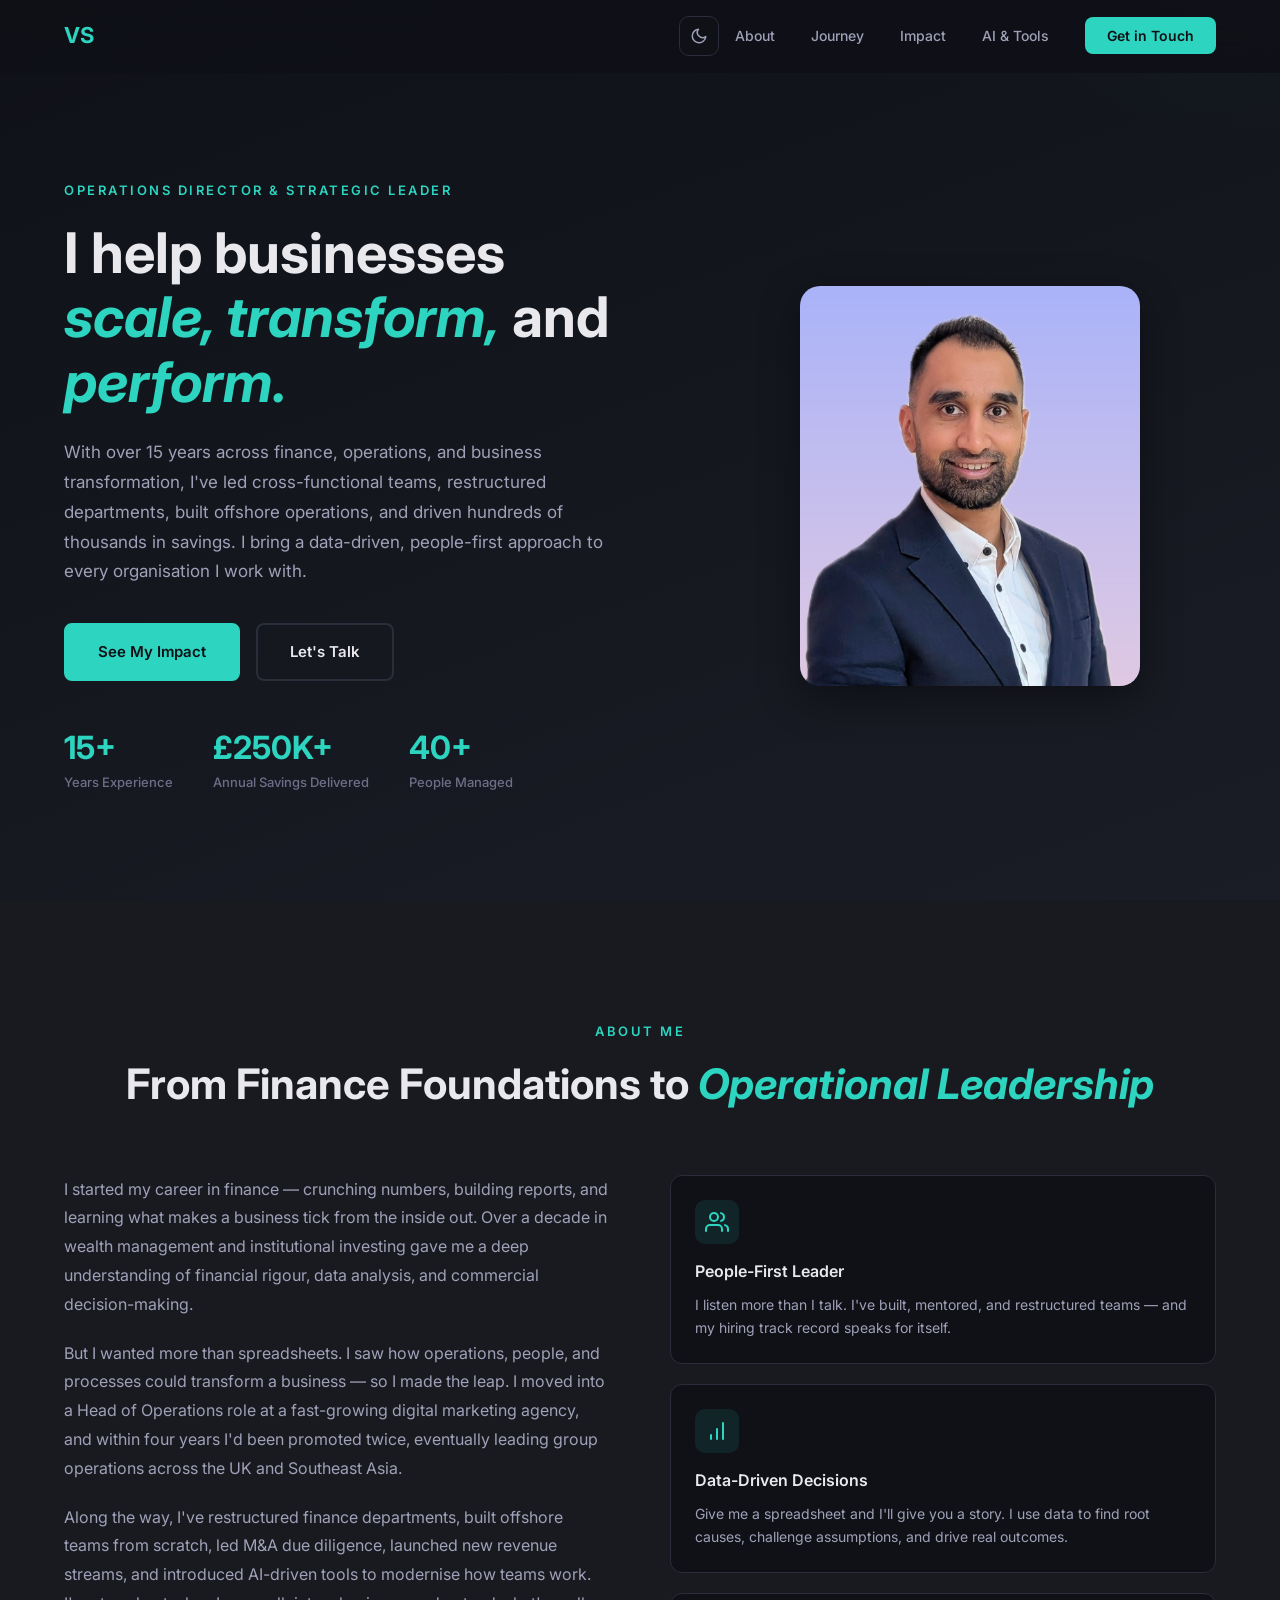
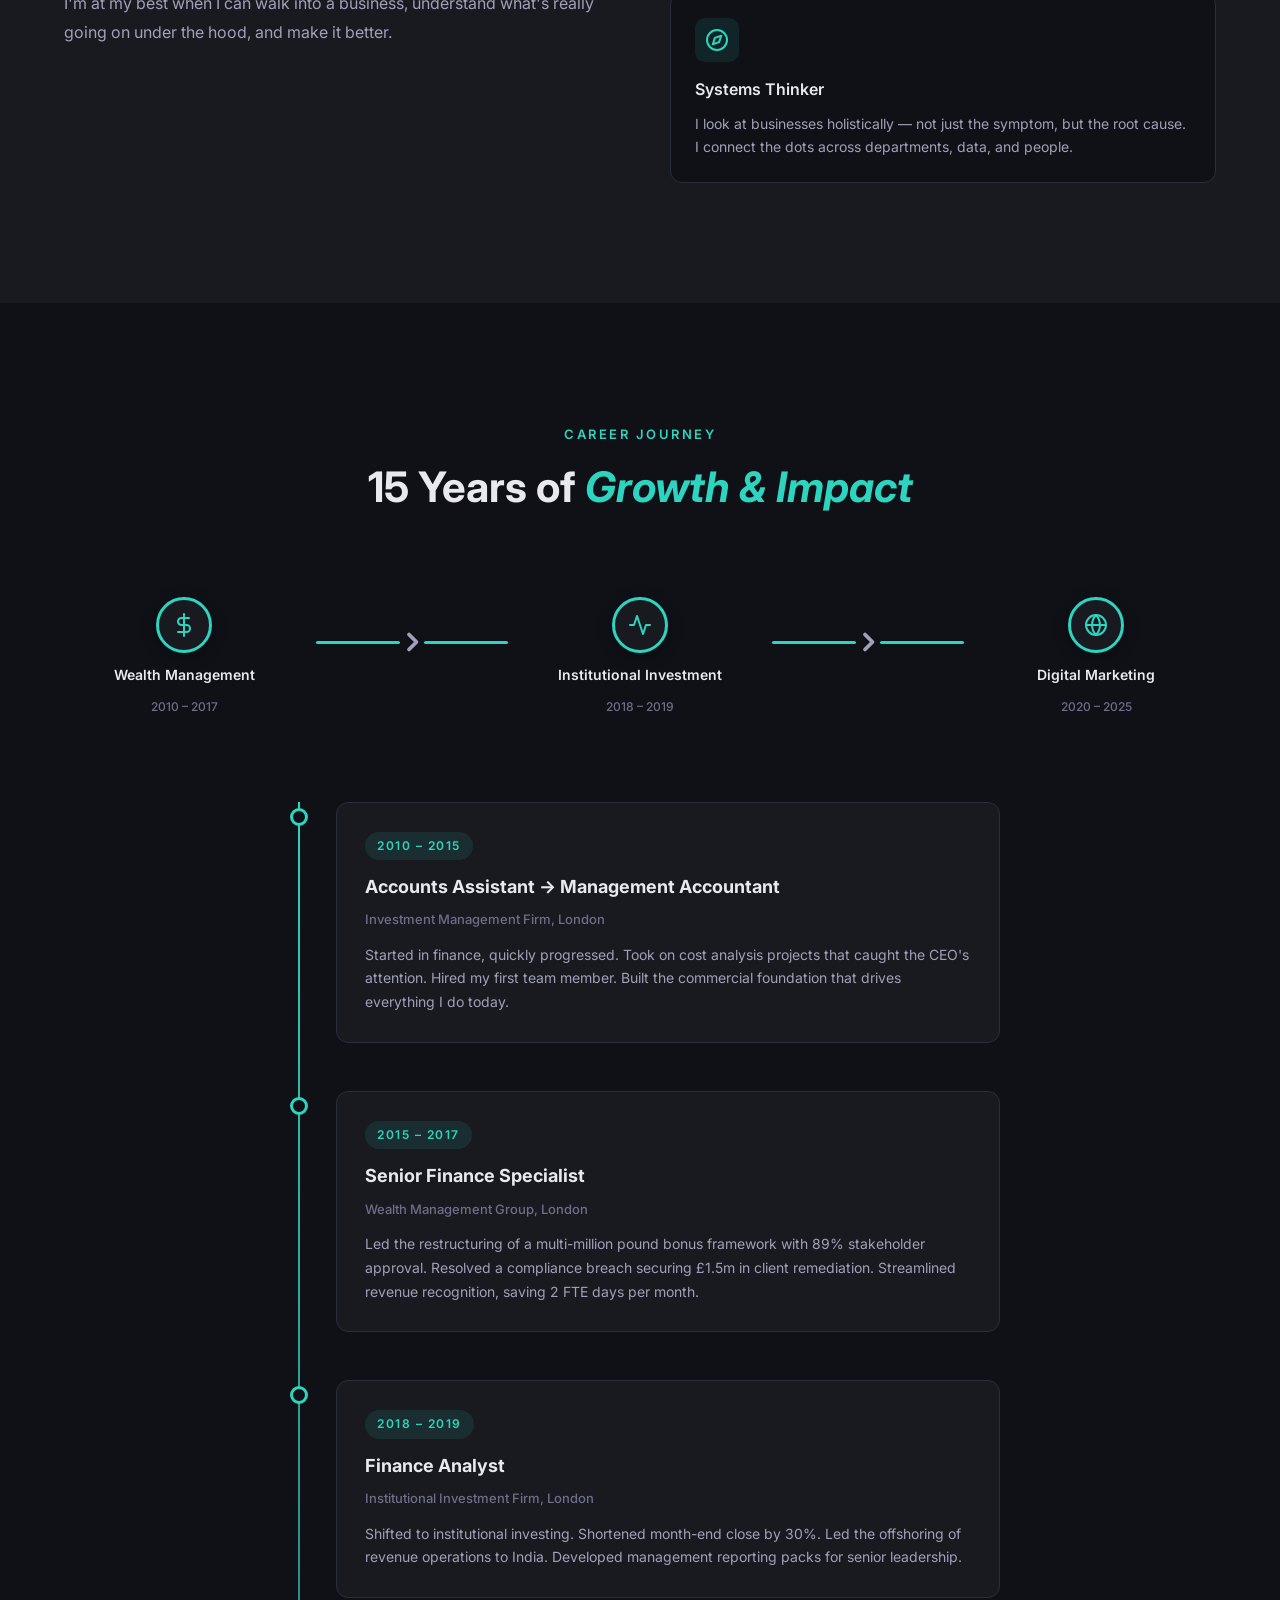
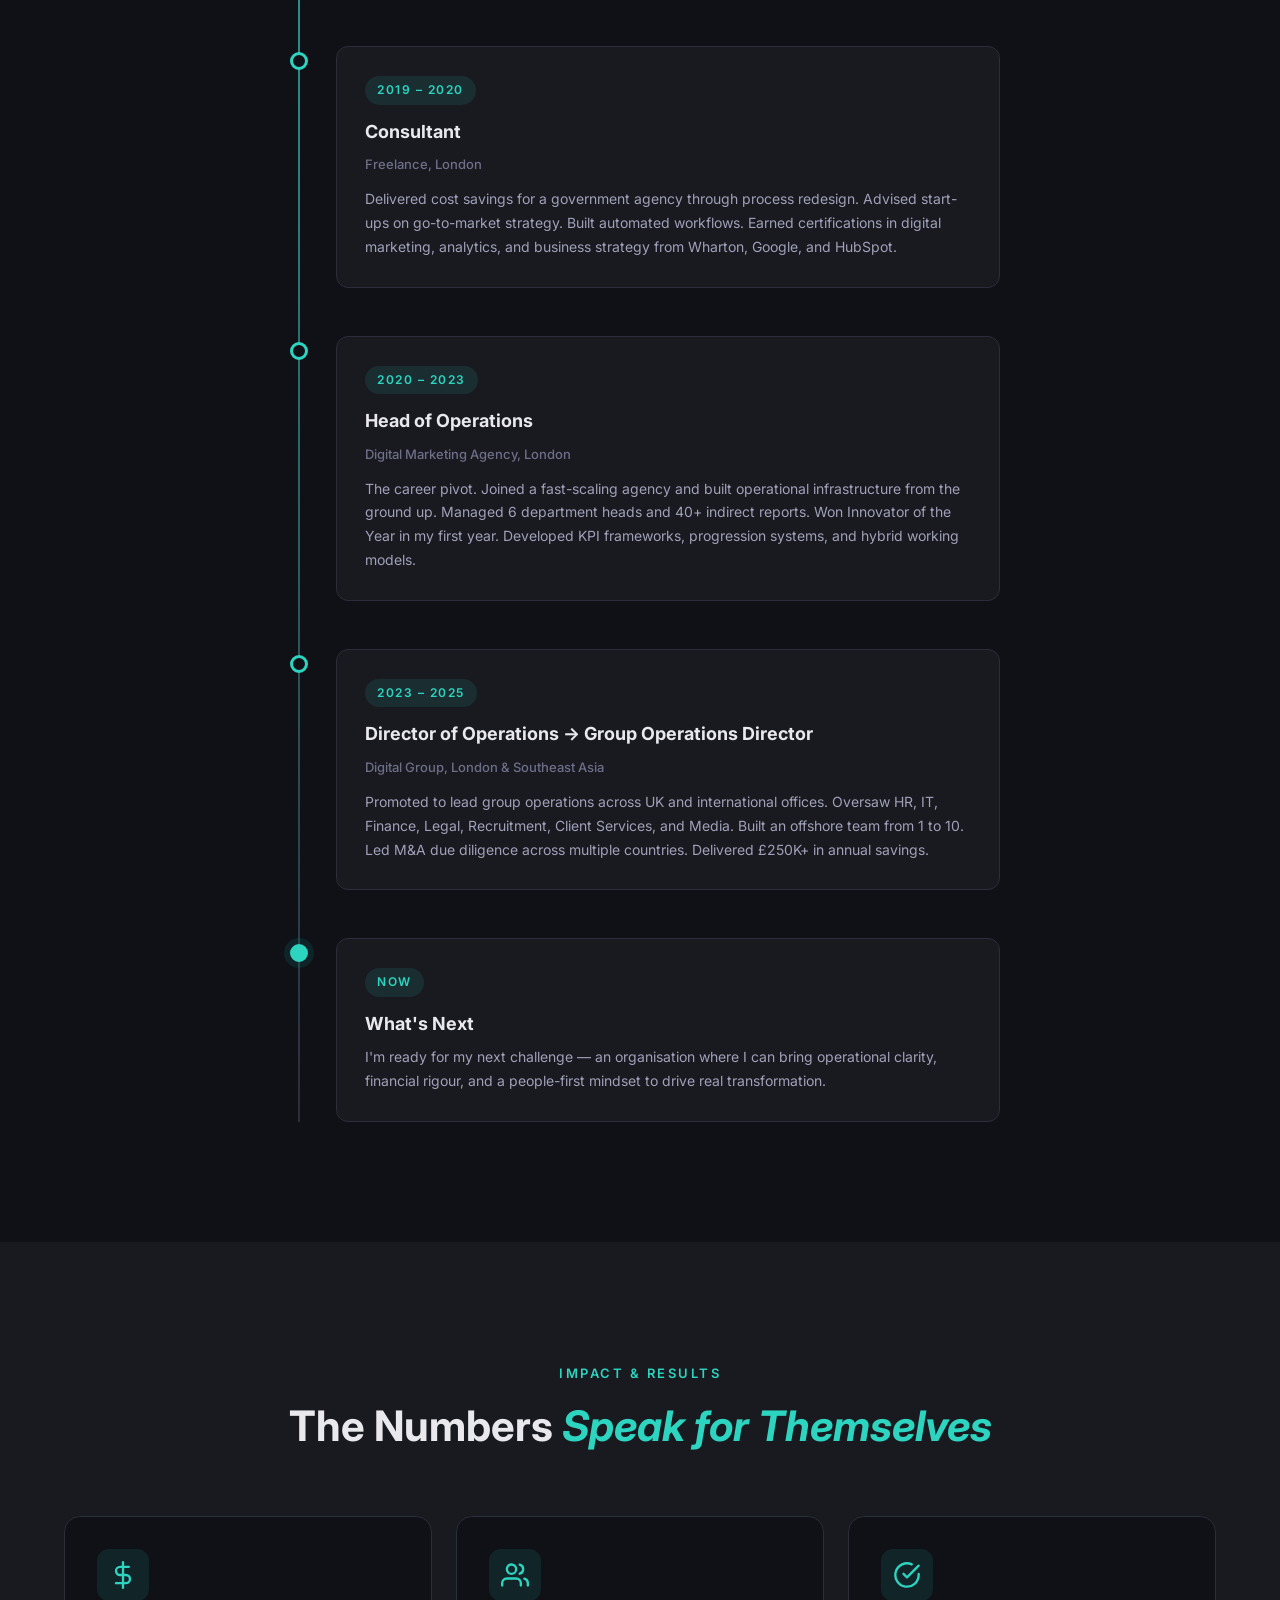
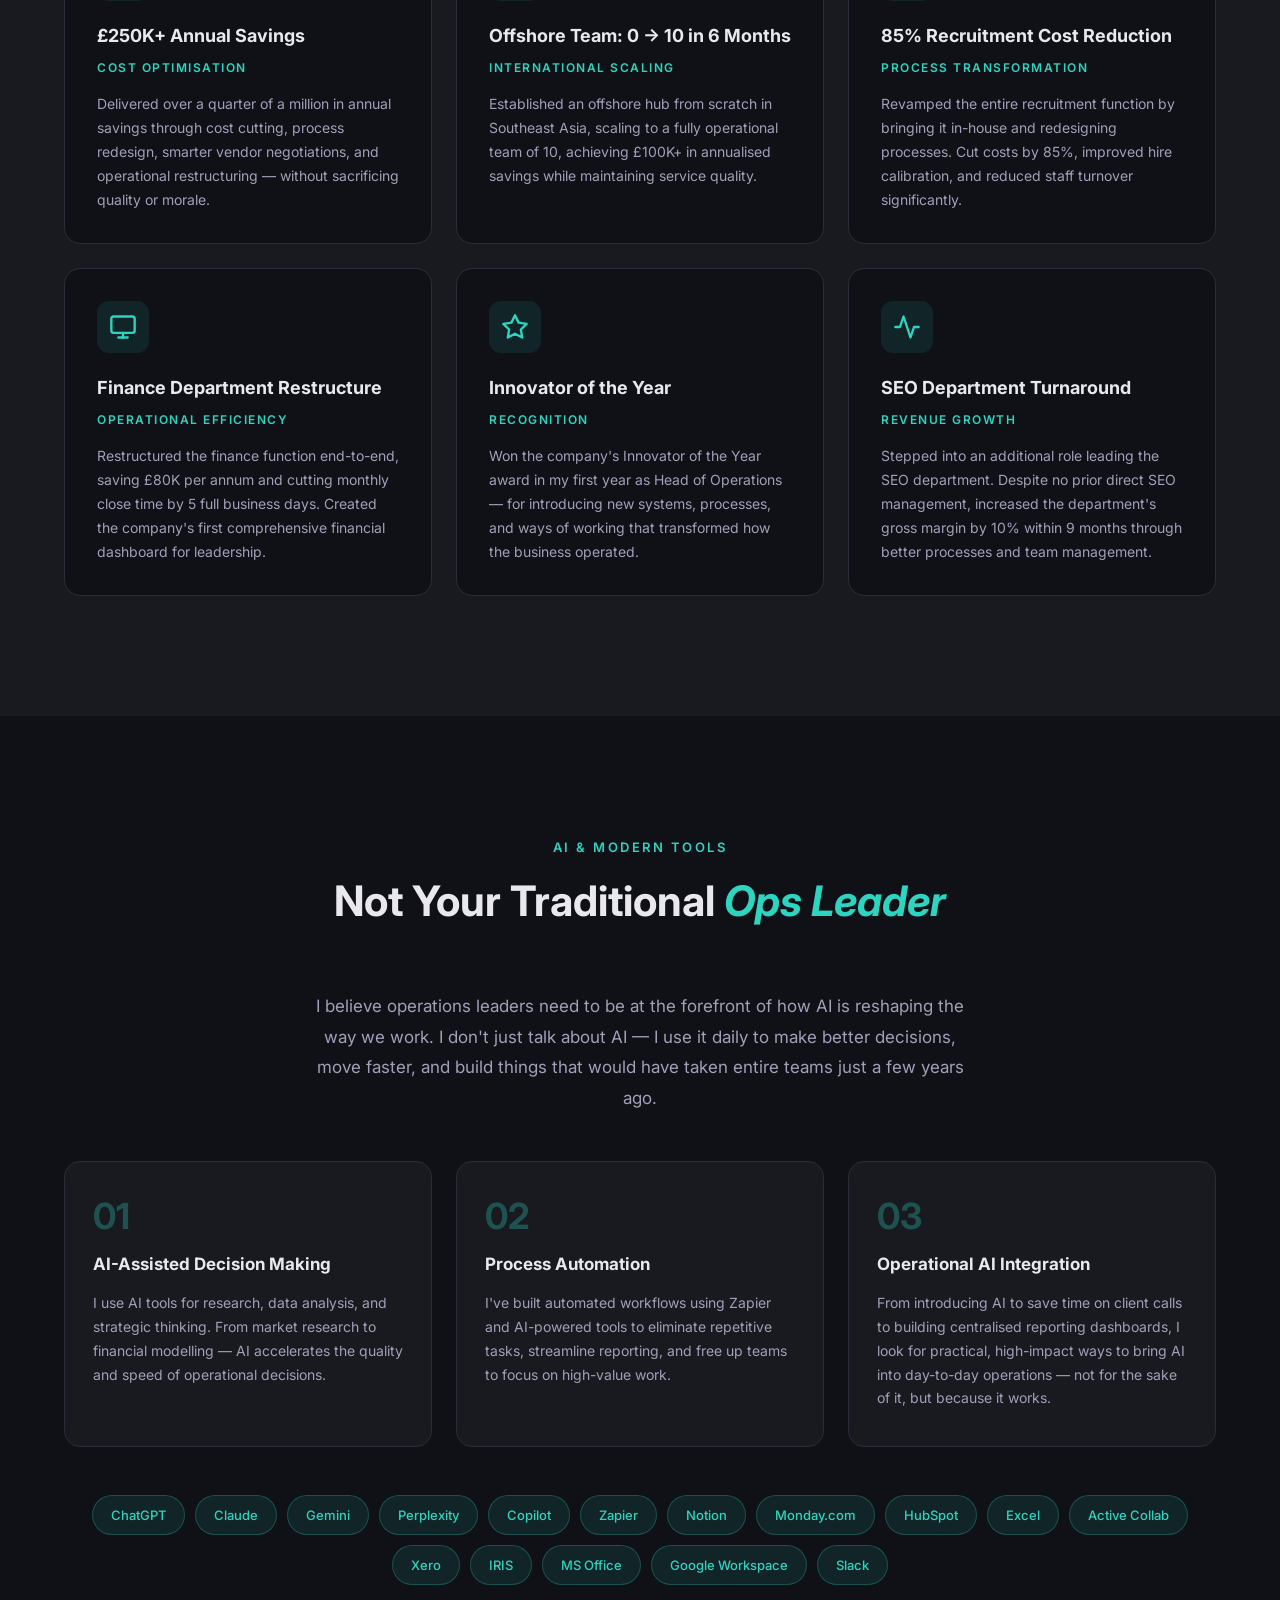
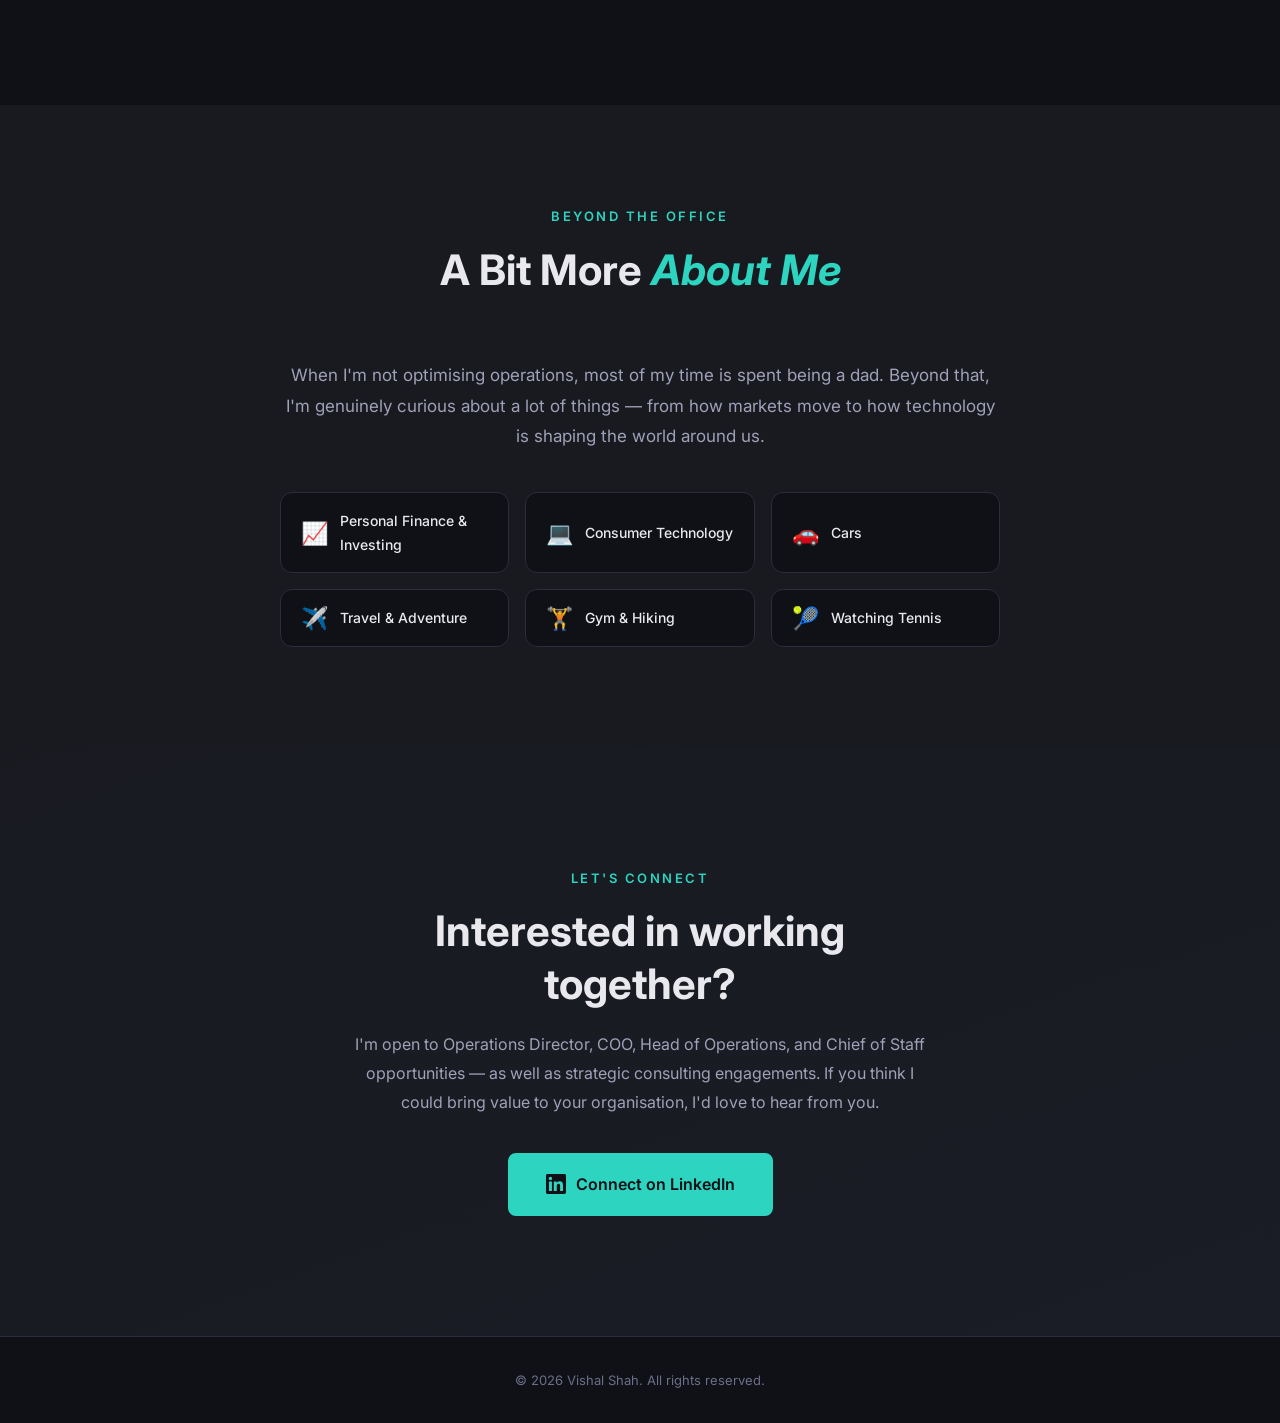
==== index.html @ c6040c0b "Update OG image and meta tags for vishalcareer.com Larger text on OG card for better mobile readabil" ====
<!DOCTYPE html>
<html lang="en">
<head>
    <meta charset="UTF-8">
    <meta name="viewport" content="width=device-width, initial-scale=1.0">
    <title>Vishal Shah | Operations Leader</title>
    <meta name="description" content="Vishal Shah — Operations Director specialising in business transformation, financial excellence, and people and process optimisation.">

    <!-- Open Graph / Social Media Preview -->
    <meta property="og:type" content="website">
    <meta property="og:title" content="Vishal Shah | Operations Leader">
    <meta property="og:description" content="Operations Director specialising in business transformation, financial excellence, and people and process optimisation.">
    <meta property="og:image" content="https://vishalcareer.com/og-image.png">
    <meta property="og:url" content="https://vishalcareer.com">

    <!-- Twitter Card -->
    <meta name="twitter:card" content="summary_large_image">
    <meta name="twitter:title" content="Vishal Shah | Operations Leader">
    <meta name="twitter:description" content="Operations Director specialising in business transformation, financial excellence, and people and process optimisation.">
    <meta name="twitter:image" content="https://vishalcareer.com/og-image.png">

    <link rel="preconnect" href="https://fonts.googleapis.com">
    <link rel="preconnect" href="https://fonts.gstatic.com" crossorigin>
    <link href="https://fonts.googleapis.com/css2?family=Inter:ital,wght@0,300;0,400;0,500;0,600;0,700;1,300;1,400;1,500;1,600;1,700&family=Playfair+Display:wght@600;700&display=swap" rel="stylesheet">
    <link rel="stylesheet" href="styles.css?v=2">
</head>
<body>
    <!-- Navigation -->
    <nav class="nav" id="nav">
        <div class="nav-container">
            <a href="#hero" class="nav-logo">VS</a>
            <div class="nav-right">
                <button class="theme-toggle" id="theme-toggle" aria-label="Toggle dark mode">
                    <svg class="icon-sun" width="18" height="18" viewBox="0 0 24 24" fill="none" stroke="currentColor" stroke-width="2" stroke-linecap="round" stroke-linejoin="round"><circle cx="12" cy="12" r="5"/><line x1="12" y1="1" x2="12" y2="3"/><line x1="12" y1="21" x2="12" y2="23"/><line x1="4.22" y1="4.22" x2="5.64" y2="5.64"/><line x1="18.36" y1="18.36" x2="19.78" y2="19.78"/><line x1="1" y1="12" x2="3" y2="12"/><line x1="21" y1="12" x2="23" y2="12"/><line x1="4.22" y1="19.78" x2="5.64" y2="18.36"/><line x1="18.36" y1="5.64" x2="19.78" y2="4.22"/></svg>
                    <svg class="icon-moon" width="18" height="18" viewBox="0 0 24 24" fill="none" stroke="currentColor" stroke-width="2" stroke-linecap="round" stroke-linejoin="round"><path d="M21 12.79A9 9 0 1 1 11.21 3 7 7 0 0 0 21 12.79z"/></svg>
                </button>
                <button class="nav-toggle" id="nav-toggle" aria-label="Toggle navigation">
                    <span></span>
                    <span></span>
                    <span></span>
                </button>
                <ul class="nav-links" id="nav-links">
                    <li><a href="#about">About</a></li>
                    <li><a href="#journey">Journey</a></li>
                    <li><a href="#impact">Impact</a></li>
                    <li><a href="#ai-tools">AI & Tools</a></li>
                    <li><a href="#contact" class="nav-cta">Get in Touch</a></li>
                </ul>
            </div>
        </div>
    </nav>

    <!-- Hero Section -->
    <section class="hero" id="hero">
        <div class="hero-container">
            <div class="hero-content">
                <p class="hero-eyebrow">Operations Director &amp; Strategic Leader</p>
                <h1 class="hero-title">I help businesses <span class="text-accent">scale, transform,</span> and <span class="text-accent">perform.</span></h1>
                <p class="hero-subtitle">With over 15 years across finance, operations, and business transformation, I've led cross-functional teams, restructured departments, built offshore operations, and driven hundreds of thousands in savings. I bring a data-driven, people-first approach to every organisation I work with.</p>
                <div class="hero-buttons">
                    <a href="#impact" class="btn btn-primary">See My Impact</a>
                    <a href="#contact" class="btn btn-outline">Let's Talk</a>
                </div>
                <div class="hero-stats">
                    <div class="stat">
                        <span class="stat-number">15+</span>
                        <span class="stat-label">Years Experience</span>
                    </div>
                    <div class="stat">
                        <span class="stat-number">&pound;250K+</span>
                        <span class="stat-label">Annual Savings Delivered</span>
                    </div>
                    <div class="stat">
                        <span class="stat-number">40+</span>
                        <span class="stat-label">People Managed</span>
                    </div>
                </div>
            </div>
            <div class="hero-image">
                <img src="headshot.png" alt="Vishal Shah — Operations Director" class="headshot" width="340" height="400">
            </div>
        </div>
    </section>

    <!-- About Section -->
    <section class="about" id="about">
        <div class="container">
            <div class="section-header">
                <p class="section-eyebrow">About Me</p>
                <h2 class="section-title">From Finance Foundations to <span class="text-accent">Operational Leadership</span></h2>
            </div>
            <div class="about-grid">
                <div class="about-text">
                    <p>I started my career in finance &mdash; crunching numbers, building reports, and learning what makes a business tick from the inside out. Over a decade in wealth management and institutional investing gave me a deep understanding of financial rigour, data analysis, and commercial decision-making.</p>
                    <p>But I wanted more than spreadsheets. I saw how operations, people, and processes could transform a business &mdash; so I made the leap. I moved into a Head of Operations role at a fast-growing digital marketing agency, and within four years I'd been promoted twice, eventually leading group operations across the UK and Southeast Asia.</p>
                    <p>Along the way, I've restructured finance departments, built offshore teams from scratch, led M&amp;A due diligence, launched new revenue streams, and introduced AI-driven tools to modernise how teams work. I'm at my best when I can walk into a business, understand what's really going on under the hood, and make it better.</p>
                </div>
                <div class="about-highlights">
                    <div class="highlight-card fade-up">
                        <div class="highlight-icon">
                            <svg width="24" height="24" viewBox="0 0 24 24" fill="none" stroke="currentColor" stroke-width="2" stroke-linecap="round" stroke-linejoin="round"><path d="M17 21v-2a4 4 0 0 0-4-4H5a4 4 0 0 0-4 4v2"/><circle cx="9" cy="7" r="4"/><path d="M23 21v-2a4 4 0 0 0-3-3.87"/><path d="M16 3.13a4 4 0 0 1 0 7.75"/></svg>
                        </div>
                        <h3>People-First Leader</h3>
                        <p>I listen more than I talk. I've built, mentored, and restructured teams &mdash; and my hiring track record speaks for itself.</p>
                    </div>
                    <div class="highlight-card fade-up">
                        <div class="highlight-icon">
                            <svg width="24" height="24" viewBox="0 0 24 24" fill="none" stroke="currentColor" stroke-width="2" stroke-linecap="round" stroke-linejoin="round"><line x1="12" y1="20" x2="12" y2="10"/><line x1="18" y1="20" x2="18" y2="4"/><line x1="6" y1="20" x2="6" y2="16"/></svg>
                        </div>
                        <h3>Data-Driven Decisions</h3>
                        <p>Give me a spreadsheet and I'll give you a story. I use data to find root causes, challenge assumptions, and drive real outcomes.</p>
                    </div>
                    <div class="highlight-card fade-up">
                        <div class="highlight-icon">
                            <svg width="24" height="24" viewBox="0 0 24 24" fill="none" stroke="currentColor" stroke-width="2" stroke-linecap="round" stroke-linejoin="round"><circle cx="12" cy="12" r="10"/><polygon points="16.24 7.76 14.12 14.12 7.76 16.24 9.88 9.88 16.24 7.76"/></svg>
                        </div>
                        <h3>Systems Thinker</h3>
                        <p>I look at businesses holistically &mdash; not just the symptom, but the root cause. I connect the dots across departments, data, and people.</p>
                    </div>
                </div>
            </div>
        </div>
    </section>

    <!-- Career Journey Timeline -->
    <section class="journey" id="journey">
        <div class="container">
            <div class="section-header">
                <p class="section-eyebrow">Career Journey</p>
                <h2 class="section-title">15 Years of <span class="text-accent">Growth &amp; Impact</span></h2>
            </div>

            <!-- Industry Path Visual -->
            <div class="industry-path fade-up">
                <div class="industry-track">
                    <div class="industry-node">
                        <div class="industry-icon">
                            <svg width="24" height="24" viewBox="0 0 24 24" fill="none" stroke="currentColor" stroke-width="2" stroke-linecap="round" stroke-linejoin="round"><line x1="12" y1="1" x2="12" y2="23"/><path d="M17 5H9.5a3.5 3.5 0 0 0 0 7h5a3.5 3.5 0 0 1 0 7H6"/></svg>
                        </div>
                        <span class="industry-label">Wealth Management</span>
                        <span class="industry-years">2010 &ndash; 2017</span>
                    </div>
                    <div class="industry-arrow">
                        <div class="arrow-line"></div>
                        <div class="arrow-head">
                            <svg width="24" height="24" viewBox="0 0 16 16" fill="none" stroke="currentColor" stroke-width="2.5" stroke-linecap="round" stroke-linejoin="round"><polyline points="6 3 11 8 6 13"/></svg>
                        </div>
                        <div class="arrow-line"></div>
                    </div>
                    <div class="industry-node">
                        <div class="industry-icon">
                            <svg width="24" height="24" viewBox="0 0 24 24" fill="none" stroke="currentColor" stroke-width="2" stroke-linecap="round" stroke-linejoin="round"><polyline points="22 12 18 12 15 21 9 3 6 12 2 12"/></svg>
                        </div>
                        <span class="industry-label">Institutional Investment</span>
                        <span class="industry-years">2018 &ndash; 2019</span>
                    </div>
                    <div class="industry-arrow">
                        <div class="arrow-line"></div>
                        <div class="arrow-head">
                            <svg width="24" height="24" viewBox="0 0 16 16" fill="none" stroke="currentColor" stroke-width="2.5" stroke-linecap="round" stroke-linejoin="round"><polyline points="6 3 11 8 6 13"/></svg>
                        </div>
                        <div class="arrow-line"></div>
                    </div>
                    <div class="industry-node">
                        <div class="industry-icon">
                            <svg width="24" height="24" viewBox="0 0 24 24" fill="none" stroke="currentColor" stroke-width="2" stroke-linecap="round" stroke-linejoin="round"><circle cx="12" cy="12" r="10"/><line x1="2" y1="12" x2="22" y2="12"/><path d="M12 2a15.3 15.3 0 0 1 4 10 15.3 15.3 0 0 1-4 10 15.3 15.3 0 0 1-4-10 15.3 15.3 0 0 1 4-10z"/></svg>
                        </div>
                        <span class="industry-label">Digital Marketing</span>
                        <span class="industry-years">2020 &ndash; 2025</span>
                    </div>
                </div>
            </div>

            <div class="timeline">
                <div class="timeline-line"></div>

                <div class="timeline-item fade-up">
                    <div class="timeline-dot"></div>
                    <div class="timeline-content">
                        <span class="timeline-year">2010 &ndash; 2015</span>
                        <h3>Accounts Assistant &rarr; Management Accountant</h3>
                        <p class="timeline-company">Investment Management Firm, London</p>
                        <p>Started in finance, quickly progressed. Took on cost analysis projects that caught the CEO's attention. Hired my first team member. Built the commercial foundation that drives everything I do today.</p>
                    </div>
                </div>

                <div class="timeline-item fade-up">
                    <div class="timeline-dot"></div>
                    <div class="timeline-content">
                        <span class="timeline-year">2015 &ndash; 2017</span>
                        <h3>Senior Finance Specialist</h3>
                        <p class="timeline-company">Wealth Management Group, London</p>
                        <p>Led the restructuring of a multi-million pound bonus framework with 89% stakeholder approval. Resolved a compliance breach securing &pound;1.5m in client remediation. Streamlined revenue recognition, saving 2 FTE days per month.</p>
                    </div>
                </div>

                <div class="timeline-item fade-up">
                    <div class="timeline-dot"></div>
                    <div class="timeline-content">
                        <span class="timeline-year">2018 &ndash; 2019</span>
                        <h3>Finance Analyst</h3>
                        <p class="timeline-company">Institutional Investment Firm, London</p>
                        <p>Shifted to institutional investing. Shortened month-end close by 30%. Led the offshoring of revenue operations to India. Developed management reporting packs for senior leadership.</p>
                    </div>
                </div>

                <div class="timeline-item fade-up">
                    <div class="timeline-dot"></div>
                    <div class="timeline-content">
                        <span class="timeline-year">2019 &ndash; 2020</span>
                        <h3>Consultant</h3>
                        <p class="timeline-company">Freelance, London</p>
                        <p>Delivered cost savings for a government agency through process redesign. Advised start-ups on go-to-market strategy. Built automated workflows. Earned certifications in digital marketing, analytics, and business strategy from Wharton, Google, and HubSpot.</p>
                    </div>
                </div>

                <div class="timeline-item fade-up">
                    <div class="timeline-dot"></div>
                    <div class="timeline-content">
                        <span class="timeline-year">2020 &ndash; 2023</span>
                        <h3>Head of Operations</h3>
                        <p class="timeline-company">Digital Marketing Agency, London</p>
                        <p>The career pivot. Joined a fast-scaling agency and built operational infrastructure from the ground up. Managed 6 department heads and 40+ indirect reports. Won Innovator of the Year in my first year. Developed KPI frameworks, progression systems, and hybrid working models.</p>
                    </div>
                </div>

                <div class="timeline-item fade-up">
                    <div class="timeline-dot"></div>
                    <div class="timeline-content">
                        <span class="timeline-year">2023 &ndash; 2025</span>
                        <h3>Director of Operations &rarr; Group Operations Director</h3>
                        <p class="timeline-company">Digital Group, London &amp; Southeast Asia</p>
                        <p>Promoted to lead group operations across UK and international offices. Oversaw HR, IT, Finance, Legal, Recruitment, Client Services, and Media. Built an offshore team from 1 to 10. Led M&amp;A due diligence across multiple countries. Delivered &pound;250K+ in annual savings.</p>
                    </div>
                </div>

                <div class="timeline-item timeline-now fade-up">
                    <div class="timeline-dot timeline-dot-now"></div>
                    <div class="timeline-content">
                        <span class="timeline-year">Now</span>
                        <h3>What's Next</h3>
                        <p>I'm ready for my next challenge &mdash; an organisation where I can bring operational clarity, financial rigour, and a people-first mindset to drive real transformation.</p>
                    </div>
                </div>
            </div>
        </div>
    </section>

    <!-- Impact Section -->
    <section class="impact" id="impact">
        <div class="container">
            <div class="section-header">
                <p class="section-eyebrow">Impact &amp; Results</p>
                <h2 class="section-title">The Numbers <span class="text-accent">Speak for Themselves</span></h2>
            </div>
            <div class="impact-grid">
                <div class="impact-card fade-up">
                    <div class="impact-icon">
                        <svg width="28" height="28" viewBox="0 0 24 24" fill="none" stroke="currentColor" stroke-width="2" stroke-linecap="round" stroke-linejoin="round"><line x1="12" y1="1" x2="12" y2="23"/><path d="M17 5H9.5a3.5 3.5 0 0 0 0 7h5a3.5 3.5 0 0 1 0 7H6"/></svg>
                    </div>
                    <h3>&pound;250K+ Annual Savings</h3>
                    <p class="impact-context">Cost Optimisation</p>
                    <p>Delivered over a quarter of a million in annual savings through cost cutting, process redesign, smarter vendor negotiations, and operational restructuring &mdash; without sacrificing quality or morale.</p>
                </div>
                <div class="impact-card fade-up">
                    <div class="impact-icon">
                        <svg width="28" height="28" viewBox="0 0 24 24" fill="none" stroke="currentColor" stroke-width="2" stroke-linecap="round" stroke-linejoin="round"><path d="M17 21v-2a4 4 0 0 0-4-4H5a4 4 0 0 0-4 4v2"/><circle cx="9" cy="7" r="4"/><path d="M23 21v-2a4 4 0 0 0-3-3.87"/><path d="M16 3.13a4 4 0 0 1 0 7.75"/></svg>
                    </div>
                    <h3>Offshore Team: 0 &rarr; 10 in 6 Months</h3>
                    <p class="impact-context">International Scaling</p>
                    <p>Established an offshore hub from scratch in Southeast Asia, scaling to a fully operational team of 10, achieving &pound;100K+ in annualised savings while maintaining service quality.</p>
                </div>
                <div class="impact-card fade-up">
                    <div class="impact-icon">
                        <svg width="28" height="28" viewBox="0 0 24 24" fill="none" stroke="currentColor" stroke-width="2" stroke-linecap="round" stroke-linejoin="round"><path d="M22 11.08V12a10 10 0 1 1-5.93-9.14"/><polyline points="22 4 12 14.01 9 11.01"/></svg>
                    </div>
                    <h3>85% Recruitment Cost Reduction</h3>
                    <p class="impact-context">Process Transformation</p>
                    <p>Revamped the entire recruitment function by bringing it in-house and redesigning processes. Cut costs by 85%, improved hire calibration, and reduced staff turnover significantly.</p>
                </div>
                <div class="impact-card fade-up">
                    <div class="impact-icon">
                        <svg width="28" height="28" viewBox="0 0 24 24" fill="none" stroke="currentColor" stroke-width="2" stroke-linecap="round" stroke-linejoin="round"><rect x="2" y="3" width="20" height="14" rx="2" ry="2"/><line x1="8" y1="21" x2="16" y2="21"/><line x1="12" y1="17" x2="12" y2="21"/></svg>
                    </div>
                    <h3>Finance Department Restructure</h3>
                    <p class="impact-context">Operational Efficiency</p>
                    <p>Restructured the finance function end-to-end, saving &pound;80K per annum and cutting monthly close time by 5 full business days. Created the company's first comprehensive financial dashboard for leadership.</p>
                </div>
                <div class="impact-card fade-up">
                    <div class="impact-icon">
                        <svg width="28" height="28" viewBox="0 0 24 24" fill="none" stroke="currentColor" stroke-width="2" stroke-linecap="round" stroke-linejoin="round"><polygon points="12 2 15.09 8.26 22 9.27 17 14.14 18.18 21.02 12 17.77 5.82 21.02 7 14.14 2 9.27 8.91 8.26 12 2"/></svg>
                    </div>
                    <h3>Innovator of the Year</h3>
                    <p class="impact-context">Recognition</p>
                    <p>Won the company's Innovator of the Year award in my first year as Head of Operations &mdash; for introducing new systems, processes, and ways of working that transformed how the business operated.</p>
                </div>
                <div class="impact-card fade-up">
                    <div class="impact-icon">
                        <svg width="28" height="28" viewBox="0 0 24 24" fill="none" stroke="currentColor" stroke-width="2" stroke-linecap="round" stroke-linejoin="round"><polyline points="22 12 18 12 15 21 9 3 6 12 2 12"/></svg>
                    </div>
                    <h3>SEO Department Turnaround</h3>
                    <p class="impact-context">Revenue Growth</p>
                    <p>Stepped into an additional role leading the SEO department. Despite no prior direct SEO management, increased the department's gross margin by 10% within 9 months through better processes and team management.</p>
                </div>
            </div>
        </div>
    </section>

    <!-- AI & Tools Section -->
    <section class="ai-tools" id="ai-tools">
        <div class="container">
            <div class="section-header">
                <p class="section-eyebrow">AI &amp; Modern Tools</p>
                <h2 class="section-title">Not Your Traditional <span class="text-accent">Ops Leader</span></h2>
            </div>
            <div class="ai-content">
                <div class="ai-intro">
                    <p>I believe operations leaders need to be at the forefront of how AI is reshaping the way we work. I don't just talk about AI &mdash; I use it daily to make better decisions, move faster, and build things that would have taken entire teams just a few years ago.</p>
                </div>
                <div class="ai-grid">
                    <div class="ai-card fade-up">
                        <div class="ai-card-number">01</div>
                        <h3>AI-Assisted Decision Making</h3>
                        <p>I use AI tools for research, data analysis, and strategic thinking. From market research to financial modelling &mdash; AI accelerates the quality and speed of operational decisions.</p>
                    </div>
                    <div class="ai-card fade-up">
                        <div class="ai-card-number">02</div>
                        <h3>Process Automation</h3>
                        <p>I've built automated workflows using Zapier and AI-powered tools to eliminate repetitive tasks, streamline reporting, and free up teams to focus on high-value work.</p>
                    </div>
                    <div class="ai-card fade-up">
                        <div class="ai-card-number">03</div>
                        <h3>Operational AI Integration</h3>
                        <p>From introducing AI to save time on client calls to building centralised reporting dashboards, I look for practical, high-impact ways to bring AI into day-to-day operations &mdash; not for the sake of it, but because it works.</p>
                    </div>
                </div>
                <div class="ai-tools-list">
                    <span class="tool-tag">ChatGPT</span>
                    <span class="tool-tag">Claude</span>
                    <span class="tool-tag">Gemini</span>
                    <span class="tool-tag">Perplexity</span>
                    <span class="tool-tag">Copilot</span>
                    <span class="tool-tag">Zapier</span>
                    <span class="tool-tag">Notion</span>
                    <span class="tool-tag">Monday.com</span>
                    <span class="tool-tag">HubSpot</span>
                    <span class="tool-tag">Excel</span>
                    <span class="tool-tag">Active Collab</span>
                    <span class="tool-tag">Xero</span>
                    <span class="tool-tag">IRIS</span>
                    <span class="tool-tag">MS Office</span>
                    <span class="tool-tag">Google Workspace</span>
                    <span class="tool-tag">Slack</span>
                </div>
            </div>
        </div>
    </section>

    <!-- Outside of Work Section -->
    <section class="personal" id="personal">
        <div class="container">
            <div class="section-header">
                <p class="section-eyebrow">Beyond the Office</p>
                <h2 class="section-title">A Bit More <span class="text-accent">About Me</span></h2>
            </div>
            <div class="personal-content">
                <p class="personal-intro">When I'm not optimising operations, most of my time is spent being a dad. Beyond that, I'm genuinely curious about a lot of things &mdash; from how markets move to how technology is shaping the world around us.</p>
                <div class="interests-grid">
                    <div class="interest-item fade-up">
                        <span class="interest-emoji" aria-hidden="true">&#128200;</span>
                        <span>Personal Finance &amp; Investing</span>
                    </div>
                    <div class="interest-item fade-up">
                        <span class="interest-emoji" aria-hidden="true">&#128187;</span>
                        <span>Consumer Technology</span>
                    </div>
                    <div class="interest-item fade-up">
                        <span class="interest-emoji" aria-hidden="true">&#128663;</span>
                        <span>Cars</span>
                    </div>
                    <div class="interest-item fade-up">
                        <span class="interest-emoji" aria-hidden="true">&#9992;&#65039;</span>
                        <span>Travel &amp; Adventure</span>
                    </div>
                    <div class="interest-item fade-up">
                        <span class="interest-emoji" aria-hidden="true">&#127947;&#65039;</span>
                        <span>Gym &amp; Hiking</span>
                    </div>
                    <div class="interest-item fade-up">
                        <span class="interest-emoji" aria-hidden="true">&#127934;</span>
                        <span>Watching Tennis</span>
                    </div>
                </div>
            </div>
        </div>
    </section>

    <!-- Contact Section -->
    <section class="contact" id="contact">
        <div class="container">
            <div class="contact-content">
                <p class="section-eyebrow">Let's Connect</p>
                <h2 class="contact-title">Interested in working together?</h2>
                <p class="contact-text">I'm open to Operations Director, COO, Head of Operations, and Chief of Staff opportunities &mdash; as well as strategic consulting engagements. If you think I could bring value to your organisation, I'd love to hear from you.</p>
                <a href="https://www.linkedin.com/in/vishallink/" target="_blank" rel="noopener noreferrer" class="btn btn-primary btn-linkedin">
                    <svg width="20" height="20" viewBox="0 0 24 24" fill="currentColor"><path d="M20.447 20.452h-3.554v-5.569c0-1.328-.027-3.037-1.852-3.037-1.853 0-2.136 1.445-2.136 2.939v5.667H9.351V9h3.414v1.561h.046c.477-.9 1.637-1.85 3.37-1.85 3.601 0 4.267 2.37 4.267 5.455v6.286zM5.337 7.433c-1.144 0-2.063-.926-2.063-2.065 0-1.138.92-2.063 2.063-2.063 1.14 0 2.064.925 2.064 2.063 0 1.139-.925 2.065-2.064 2.065zm1.782 13.019H3.555V9h3.564v11.452zM22.225 0H1.771C.792 0 0 .774 0 1.729v20.542C0 23.227.792 24 1.771 24h20.451C23.2 24 24 23.227 24 22.271V1.729C24 .774 23.2 0 22.222 0h.003z"/></svg>
                    Connect on LinkedIn
                </a>
            </div>
        </div>
    </section>

    <!-- Footer -->
    <footer class="footer">
        <div class="container">
            <p>&copy; 2026 Vishal Shah. All rights reserved.</p>
        </div>
    </footer>

    <script src="script.js?v=2"></script>
</body>
</html>
---- styles.css ----
/* ============================================
   CSS Variables & Reset
   ============================================ */
:root {
    --color-bg: #FAFAFA;
    --color-bg-white: #FFFFFF;
    --color-bg-alt: #F0F4F5;
    --color-text: #1A1A2E;
    --color-text-secondary: #555670;
    --color-text-light: #7E7E96;
    --color-accent: #0D9488;
    --color-accent-light: #14B8A6;
    --color-accent-bg: rgba(13, 148, 136, 0.08);
    --color-accent-border: rgba(13, 148, 136, 0.2);
    --color-border: #E2E8F0;
    --color-card-shadow: rgba(0, 0, 0, 0.06);
    --color-nav-bg: rgba(250, 250, 250, 0.85);
    --color-nav-mobile-bg: rgba(250, 250, 250, 0.98);
    --font-heading: 'Inter', -apple-system, BlinkMacSystemFont, sans-serif;
    --font-body: 'Inter', -apple-system, BlinkMacSystemFont, sans-serif;
    --max-width: 1200px;
    --nav-height: 72px;
}

/* Dark mode */
[data-theme="dark"] {
    --color-bg: #0F1117;
    --color-bg-white: #181A20;
    --color-bg-alt: #1A1D26;
    --color-text: #E8E8ED;
    --color-text-secondary: #A0A0B8;
    --color-text-light: #6E6E88;
    --color-accent: #2DD4BF;
    --color-accent-light: #5EEAD4;
    --color-accent-bg: rgba(45, 212, 191, 0.1);
    --color-accent-border: rgba(45, 212, 191, 0.25);
    --color-border: #2A2D3A;
    --color-card-shadow: rgba(0, 0, 0, 0.3);
    --color-nav-bg: rgba(15, 17, 23, 0.88);
    --color-nav-mobile-bg: rgba(15, 17, 23, 0.98);
}

*, *::before, *::after {
    margin: 0;
    padding: 0;
    box-sizing: border-box;
}

html {
    scroll-behavior: smooth;
    -webkit-font-smoothing: antialiased;
    -moz-osx-font-smoothing: grayscale;
}

body {
    font-family: var(--font-body);
    color: var(--color-text);
    background-color: var(--color-bg);
    line-height: 1.7;
    font-size: 16px;
    transition: background-color 0.3s ease, color 0.3s ease;
}

img {
    max-width: 100%;
    display: block;
}

a {
    text-decoration: none;
    color: inherit;
    transition: color 0.2s ease;
}

/* ============================================
   Utility Classes
   ============================================ */
.container {
    max-width: var(--max-width);
    margin: 0 auto;
    padding: 0 24px;
}

.text-accent {
    color: var(--color-accent);
    font-style: italic;
}

.section-header {
    text-align: center;
    margin-bottom: 64px;
}

.section-eyebrow {
    font-size: 13px;
    font-weight: 600;
    text-transform: uppercase;
    letter-spacing: 2.5px;
    color: var(--color-accent);
    margin-bottom: 16px;
}

.section-title {
    font-family: var(--font-heading);
    font-size: clamp(28px, 4vw, 42px);
    font-weight: 700;
    line-height: 1.25;
    color: var(--color-text);
}

/* ============================================
   Buttons
   ============================================ */
.btn {
    display: inline-flex;
    align-items: center;
    gap: 10px;
    padding: 14px 32px;
    border-radius: 8px;
    font-size: 15px;
    font-weight: 600;
    font-family: var(--font-body);
    cursor: pointer;
    transition: all 0.25s ease;
    border: 2px solid transparent;
}

.btn-primary {
    background-color: var(--color-accent);
    color: #fff;
    border-color: var(--color-accent);
}

[data-theme="dark"] .btn-primary {
    color: #0F1117;
}

.btn-primary:hover {
    background-color: var(--color-accent-light);
    border-color: var(--color-accent-light);
    transform: translateY(-2px);
    box-shadow: 0 6px 20px rgba(13, 148, 136, 0.3);
}

.btn-outline {
    background-color: transparent;
    color: var(--color-text);
    border-color: var(--color-border);
}

.btn-outline:hover {
    border-color: var(--color-accent);
    color: var(--color-accent);
    transform: translateY(-2px);
}

/* ============================================
   Navigation
   ============================================ */
.nav {
    position: fixed;
    top: 0;
    left: 0;
    right: 0;
    z-index: 1000;
    background: var(--color-nav-bg);
    backdrop-filter: blur(16px);
    -webkit-backdrop-filter: blur(16px);
    border-bottom: 1px solid transparent;
    transition: border-color 0.3s ease, box-shadow 0.3s ease, background 0.3s ease;
}

.nav.scrolled {
    border-bottom-color: var(--color-border);
    box-shadow: 0 1px 12px rgba(0, 0, 0, 0.04);
}

[data-theme="dark"] .nav.scrolled {
    box-shadow: 0 1px 12px rgba(0, 0, 0, 0.2);
}

.nav-container {
    max-width: var(--max-width);
    margin: 0 auto;
    padding: 0 24px;
    height: var(--nav-height);
    display: flex;
    align-items: center;
    justify-content: space-between;
}

.nav-logo {
    font-family: var(--font-heading);
    font-size: 22px;
    font-weight: 700;
    color: var(--color-accent);
    letter-spacing: -0.5px;
}

.nav-right {
    display: flex;
    align-items: center;
    gap: 16px;
}

.nav-links {
    display: flex;
    align-items: center;
    gap: 36px;
    list-style: none;
}

.nav-links a {
    font-size: 14px;
    font-weight: 500;
    color: var(--color-text-secondary);
    transition: color 0.2s ease;
}

.nav-links a:hover {
    color: var(--color-accent);
}

.nav-cta {
    background-color: var(--color-accent);
    color: #fff !important;
    padding: 10px 22px;
    border-radius: 8px;
    font-weight: 600 !important;
    transition: all 0.25s ease !important;
}

[data-theme="dark"] .nav-cta {
    color: #0F1117 !important;
}

.nav-cta:hover {
    background-color: var(--color-accent-light) !important;
    transform: translateY(-1px);
}

/* Theme Toggle */
.theme-toggle {
    display: flex;
    align-items: center;
    justify-content: center;
    width: 40px;
    height: 40px;
    border-radius: 10px;
    border: 1px solid var(--color-border);
    background: var(--color-bg);
    cursor: pointer;
    transition: all 0.25s ease;
    color: var(--color-text-secondary);
}

.theme-toggle:hover {
    border-color: var(--color-accent-border);
    color: var(--color-accent);
    background: var(--color-accent-bg);
}

.theme-toggle svg { display: none; }
.theme-toggle .icon-sun { display: block; }

[data-theme="dark"] .theme-toggle .icon-sun { display: none; }
[data-theme="dark"] .theme-toggle .icon-moon { display: block; }

.nav-toggle {
    display: none;
    flex-direction: column;
    gap: 5px;
    background: none;
    border: none;
    cursor: pointer;
    padding: 4px;
}

.nav-toggle span {
    display: block;
    width: 24px;
    height: 2px;
    background-color: var(--color-text);
    border-radius: 2px;
    transition: all 0.3s ease;
}

/* ============================================
   Hero Section
   ============================================ */
.hero {
    min-height: 100vh;
    display: flex;
    align-items: center;
    padding-top: var(--nav-height);
    background: linear-gradient(160deg, var(--color-bg) 0%, var(--color-bg-alt) 100%);
    position: relative;
    overflow: hidden;
}

.hero::before {
    content: '';
    position: absolute;
    top: -50%;
    right: -20%;
    width: 600px;
    height: 600px;
    background: radial-gradient(circle, rgba(13, 148, 136, 0.06) 0%, transparent 70%);
    border-radius: 50%;
    pointer-events: none;
}

[data-theme="dark"] .hero::before {
    background: radial-gradient(circle, rgba(45, 212, 191, 0.04) 0%, transparent 70%);
}

.hero-container {
    max-width: var(--max-width);
    margin: 0 auto;
    padding: 60px 24px;
    display: grid;
    grid-template-columns: 1.1fr 0.9fr;
    gap: 60px;
    align-items: center;
}

.hero-eyebrow {
    font-size: 13px;
    font-weight: 600;
    text-transform: uppercase;
    letter-spacing: 2.5px;
    color: var(--color-accent);
    margin-bottom: 20px;
}

.hero-title {
    font-family: var(--font-heading);
    font-size: clamp(36px, 5vw, 56px);
    font-weight: 700;
    line-height: 1.15;
    margin-bottom: 24px;
    color: var(--color-text);
}

.hero-subtitle {
    font-size: 17px;
    line-height: 1.75;
    color: var(--color-text-secondary);
    margin-bottom: 36px;
    max-width: 540px;
}

.hero-buttons {
    display: flex;
    gap: 16px;
    margin-bottom: 48px;
    flex-wrap: wrap;
}

.hero-stats {
    display: flex;
    gap: 40px;
}

.stat {
    display: flex;
    flex-direction: column;
}

.stat-number {
    font-family: var(--font-heading);
    font-size: 32px;
    font-weight: 700;
    color: var(--color-accent);
    line-height: 1.2;
}

.stat-label {
    font-size: 13px;
    color: var(--color-text-light);
    font-weight: 500;
    margin-top: 4px;
}

/* Headshot */
.hero-image {
    display: flex;
    justify-content: center;
    align-items: center;
}

.headshot {
    width: 340px;
    height: 400px;
    object-fit: cover;
    object-position: top center;
    border-radius: 20px;
    box-shadow: 0 12px 40px rgba(0, 0, 0, 0.12);
}

[data-theme="dark"] .headshot {
    box-shadow: 0 12px 40px rgba(0, 0, 0, 0.4);
}

/* ============================================
   About Section
   ============================================ */
.about {
    padding: 120px 0;
    background-color: var(--color-bg-white);
}

.about-grid {
    display: grid;
    grid-template-columns: 1fr 1fr;
    gap: 60px;
    align-items: start;
}

.about-text p {
    font-size: 16px;
    color: var(--color-text-secondary);
    margin-bottom: 20px;
    line-height: 1.8;
}

.about-text p:last-child {
    margin-bottom: 0;
}

.about-highlights {
    display: flex;
    flex-direction: column;
    gap: 20px;
}

.highlight-card {
    background: var(--color-bg);
    border: 1px solid var(--color-border);
    border-radius: 12px;
    padding: 24px;
    transition: all 0.3s ease;
}

.highlight-card:hover {
    border-color: var(--color-accent-border);
    box-shadow: 0 4px 20px var(--color-card-shadow);
    transform: translateY(-2px);
}

.highlight-icon {
    width: 44px;
    height: 44px;
    border-radius: 10px;
    background: var(--color-accent-bg);
    display: flex;
    align-items: center;
    justify-content: center;
    margin-bottom: 14px;
    color: var(--color-accent);
}

.highlight-card h3 {
    font-size: 16px;
    font-weight: 600;
    margin-bottom: 8px;
    color: var(--color-text);
}

.highlight-card p {
    font-size: 14px;
    color: var(--color-text-secondary);
    line-height: 1.65;
}

/* ============================================
   Industry Path Visual
   ============================================ */
.industry-path {
    margin-bottom: 64px;
}

.industry-track {
    display: flex;
    align-items: center;
    justify-content: center;
    gap: 12px;
    position: relative;
    padding: 20px 0;
}

.industry-arrow {
    display: flex;
    align-items: center;
    gap: 0;
    flex: 0.8;
    align-self: center;
    margin-top: -30px;
}

.arrow-line {
    flex: 1;
    min-width: 30px;
    height: 3px;
    background: var(--color-accent);
    border-radius: 2px;
}

.arrow-head {
    color: var(--color-text-secondary);
    display: flex;
    align-items: center;
    line-height: 0;
}

.arrow-head svg {
    stroke: var(--color-text-secondary);
}

.industry-node {
    display: flex;
    flex-direction: column;
    align-items: center;
    gap: 10px;
    z-index: 1;
    flex: 1;
}

.industry-icon {
    width: 56px;
    height: 56px;
    border-radius: 50%;
    background: var(--color-bg-white);
    border: 3px solid var(--color-accent);
    display: flex;
    align-items: center;
    justify-content: center;
    color: var(--color-accent);
    transition: all 0.3s ease;
    box-shadow: 0 4px 16px var(--color-card-shadow);
}

.industry-node:hover .industry-icon {
    background: var(--color-accent);
    color: #fff;
    transform: scale(1.1);
    box-shadow: 0 6px 24px rgba(13, 148, 136, 0.3);
}

[data-theme="dark"] .industry-node:hover .industry-icon {
    color: #0F1117;
}

.industry-label {
    font-size: 14px;
    font-weight: 600;
    color: var(--color-text);
    text-align: center;
}

.industry-years {
    font-size: 12px;
    font-weight: 500;
    color: var(--color-text-light);
    text-align: center;
}

/* ============================================
   Career Journey Timeline
   ============================================ */
.journey {
    padding: 120px 0;
    background: var(--color-bg);
}

.timeline {
    position: relative;
    max-width: 720px;
    margin: 0 auto;
}

.timeline-line {
    position: absolute;
    left: 18px;
    top: 0;
    bottom: 0;
    width: 2px;
    background: linear-gradient(to bottom, var(--color-accent), var(--color-border));
}

.timeline-item {
    position: relative;
    padding-left: 56px;
    padding-bottom: 48px;
}

.timeline-item:last-child {
    padding-bottom: 0;
}

.timeline-dot {
    position: absolute;
    left: 10px;
    top: 6px;
    width: 18px;
    height: 18px;
    border-radius: 50%;
    background: var(--color-bg);
    border: 3px solid var(--color-accent);
    z-index: 2;
    transition: all 0.3s ease;
}

.timeline-item:hover .timeline-dot {
    background: var(--color-accent);
    box-shadow: 0 0 0 6px rgba(13, 148, 136, 0.15);
}

.timeline-dot-now {
    background: var(--color-accent) !important;
    box-shadow: 0 0 0 6px rgba(13, 148, 136, 0.15);
    animation: pulse 2s infinite;
}

@keyframes pulse {
    0%, 100% { box-shadow: 0 0 0 6px rgba(13, 148, 136, 0.15); }
    50% { box-shadow: 0 0 0 12px rgba(13, 148, 136, 0.08); }
}

.timeline-content {
    background: var(--color-bg-white);
    border: 1px solid var(--color-border);
    border-radius: 12px;
    padding: 28px;
    transition: all 0.3s ease;
}

.timeline-item:hover .timeline-content {
    border-color: var(--color-accent-border);
    box-shadow: 0 4px 20px var(--color-card-shadow);
}

.timeline-year {
    display: inline-block;
    font-size: 12px;
    font-weight: 600;
    text-transform: uppercase;
    letter-spacing: 1.5px;
    color: var(--color-accent);
    background: var(--color-accent-bg);
    padding: 4px 12px;
    border-radius: 20px;
    margin-bottom: 12px;
}

.timeline-content h3 {
    font-size: 18px;
    font-weight: 700;
    color: var(--color-text);
    margin-bottom: 6px;
}

.timeline-company {
    font-size: 13px;
    font-weight: 500;
    color: var(--color-text-light);
    margin-bottom: 12px;
}

.timeline-content > p:last-child {
    font-size: 14px;
    color: var(--color-text-secondary);
    line-height: 1.7;
}

/* ============================================
   Impact Section
   ============================================ */
.impact {
    padding: 120px 0;
    background: var(--color-bg-white);
}

.impact-grid {
    display: grid;
    grid-template-columns: repeat(3, 1fr);
    gap: 24px;
}

.impact-card {
    background: var(--color-bg);
    border: 1px solid var(--color-border);
    border-radius: 16px;
    padding: 32px;
    transition: all 0.3s ease;
    position: relative;
    overflow: hidden;
}

.impact-card::before {
    content: '';
    position: absolute;
    top: 0;
    left: 0;
    right: 0;
    height: 3px;
    background: var(--color-accent);
    transform: scaleX(0);
    transform-origin: left;
    transition: transform 0.4s ease;
}

.impact-card:hover::before {
    transform: scaleX(1);
}

.impact-card:hover {
    border-color: var(--color-accent-border);
    box-shadow: 0 8px 30px var(--color-card-shadow);
    transform: translateY(-4px);
}

.impact-icon {
    width: 52px;
    height: 52px;
    border-radius: 12px;
    background: var(--color-accent-bg);
    display: flex;
    align-items: center;
    justify-content: center;
    margin-bottom: 20px;
    color: var(--color-accent);
}

.impact-card h3 {
    font-size: 18px;
    font-weight: 700;
    color: var(--color-text);
    margin-bottom: 6px;
}

.impact-context {
    font-size: 12px;
    font-weight: 600;
    text-transform: uppercase;
    letter-spacing: 1.5px;
    color: var(--color-accent);
    margin-bottom: 14px;
}

.impact-card > p:last-child {
    font-size: 14px;
    color: var(--color-text-secondary);
    line-height: 1.7;
}

/* ============================================
   AI & Tools Section
   ============================================ */
.ai-tools {
    padding: 120px 0;
    background: var(--color-bg);
}

.ai-intro {
    max-width: 680px;
    margin: 0 auto 48px;
    text-align: center;
}

.ai-intro p {
    font-size: 17px;
    color: var(--color-text-secondary);
    line-height: 1.8;
}

.ai-grid {
    display: grid;
    grid-template-columns: repeat(3, 1fr);
    gap: 24px;
    margin-bottom: 48px;
}

.ai-card {
    background: var(--color-bg-white);
    border: 1px solid var(--color-border);
    border-radius: 16px;
    padding: 36px 28px;
    transition: all 0.3s ease;
}

.ai-card:hover {
    border-color: var(--color-accent-border);
    box-shadow: 0 8px 30px var(--color-card-shadow);
    transform: translateY(-4px);
}

.ai-card-number {
    font-family: var(--font-heading);
    font-size: 36px;
    font-weight: 700;
    color: var(--color-accent);
    opacity: 0.3;
    margin-bottom: 16px;
    line-height: 1;
}

.ai-card h3 {
    font-size: 17px;
    font-weight: 700;
    color: var(--color-text);
    margin-bottom: 12px;
}

.ai-card p {
    font-size: 14px;
    color: var(--color-text-secondary);
    line-height: 1.7;
}

.ai-tools-list {
    display: flex;
    flex-wrap: wrap;
    justify-content: center;
    gap: 10px;
}

.tool-tag {
    display: inline-block;
    font-size: 13px;
    font-weight: 500;
    color: var(--color-accent);
    background: var(--color-accent-bg);
    border: 1px solid var(--color-accent-border);
    padding: 8px 18px;
    border-radius: 24px;
    transition: all 0.2s ease;
}

.tool-tag:hover {
    background: var(--color-accent);
    color: #fff;
    border-color: var(--color-accent);
}

[data-theme="dark"] .tool-tag:hover {
    color: #0F1117;
}

/* ============================================
   Personal / Outside of Work Section
   ============================================ */
.personal {
    padding: 100px 0;
    background: var(--color-bg-white);
}

.personal-content {
    max-width: 720px;
    margin: 0 auto;
    text-align: center;
}

.personal-intro {
    font-size: 17px;
    color: var(--color-text-secondary);
    line-height: 1.8;
    margin-bottom: 40px;
}

.interests-grid {
    display: grid;
    grid-template-columns: repeat(3, 1fr);
    gap: 16px;
}

.interest-item {
    display: flex;
    align-items: center;
    gap: 12px;
    padding: 16px 20px;
    background: var(--color-bg);
    border: 1px solid var(--color-border);
    border-radius: 12px;
    transition: all 0.3s ease;
}

.interest-item:hover {
    border-color: var(--color-accent-border);
    transform: translateY(-2px);
    box-shadow: 0 4px 16px var(--color-card-shadow);
}

.interest-emoji {
    font-size: 22px;
    line-height: 1;
    flex-shrink: 0;
}

.interest-item span:last-child {
    font-size: 14px;
    font-weight: 500;
    color: var(--color-text);
    text-align: left;
}

/* ============================================
   Contact Section
   ============================================ */
.contact {
    padding: 120px 0;
    background: linear-gradient(160deg, var(--color-bg-white) 0%, var(--color-bg-alt) 100%);
}

.contact-content {
    text-align: center;
    max-width: 580px;
    margin: 0 auto;
}

.contact-title {
    font-family: var(--font-heading);
    font-size: clamp(28px, 4vw, 42px);
    font-weight: 700;
    line-height: 1.25;
    margin-bottom: 20px;
    color: var(--color-text);
}

.contact-text {
    font-size: 16px;
    color: var(--color-text-secondary);
    line-height: 1.8;
    margin-bottom: 36px;
}

.btn-linkedin {
    font-size: 16px;
    padding: 16px 36px;
}

.btn-linkedin svg {
    flex-shrink: 0;
}

/* ============================================
   Footer
   ============================================ */
.footer {
    padding: 32px 0;
    text-align: center;
    border-top: 1px solid var(--color-border);
    background: var(--color-bg);
}

.footer p {
    font-size: 13px;
    color: var(--color-text-light);
}

/* ============================================
   Scroll Animations
   ============================================ */
.fade-up {
    opacity: 0;
    transform: translateY(30px);
    transition: opacity 0.6s ease, transform 0.6s ease;
}

.fade-up.visible {
    opacity: 1;
    transform: translateY(0);
}

/* Stagger delays for cards in grids */
.impact-card.fade-up:nth-child(2),
.ai-card.fade-up:nth-child(2),
.highlight-card.fade-up:nth-child(2) {
    transition-delay: 0.1s;
}

.impact-card.fade-up:nth-child(3),
.ai-card.fade-up:nth-child(3),
.highlight-card.fade-up:nth-child(3) {
    transition-delay: 0.2s;
}

.impact-card.fade-up:nth-child(4) { transition-delay: 0.15s; }
.impact-card.fade-up:nth-child(5) { transition-delay: 0.25s; }
.impact-card.fade-up:nth-child(6) { transition-delay: 0.3s; }

/* Interest stagger */
.interest-item.fade-up:nth-child(2) { transition-delay: 0.05s; }
.interest-item.fade-up:nth-child(3) { transition-delay: 0.1s; }
.interest-item.fade-up:nth-child(4) { transition-delay: 0.15s; }
.interest-item.fade-up:nth-child(5) { transition-delay: 0.2s; }
.interest-item.fade-up:nth-child(6) { transition-delay: 0.25s; }

/* Timeline stagger */
.timeline-item.fade-up:nth-child(3) { transition-delay: 0.05s; }
.timeline-item.fade-up:nth-child(4) { transition-delay: 0.1s; }
.timeline-item.fade-up:nth-child(5) { transition-delay: 0.15s; }
.timeline-item.fade-up:nth-child(6) { transition-delay: 0.2s; }
.timeline-item.fade-up:nth-child(7) { transition-delay: 0.25s; }
.timeline-item.fade-up:nth-child(8) { transition-delay: 0.3s; }

/* ============================================
   Responsive Design
   ============================================ */

/* Tablet */
@media (max-width: 1024px) {
    .hero-container {
        grid-template-columns: 1fr;
        text-align: center;
        gap: 40px;
    }

    .hero-subtitle {
        max-width: 100%;
        margin-left: auto;
        margin-right: auto;
    }

    .hero-buttons {
        justify-content: center;
    }

    .hero-stats {
        justify-content: center;
    }

    .hero-image {
        order: -1;
    }

    .headshot {
        width: 240px;
        height: 280px;
    }

    .about-grid {
        grid-template-columns: 1fr;
        gap: 40px;
    }

    .impact-grid {
        grid-template-columns: repeat(2, 1fr);
    }

    .ai-grid {
        grid-template-columns: repeat(2, 1fr);
    }

    .ai-card:last-child {
        grid-column: 1 / -1;
        max-width: 480px;
        margin: 0 auto;
        width: 100%;
    }

    .interests-grid {
        grid-template-columns: repeat(2, 1fr);
    }
}

/* Mobile */
@media (max-width: 640px) {
    .nav-links {
        display: none;
        position: absolute;
        top: var(--nav-height);
        left: 0;
        right: 0;
        background: var(--color-nav-mobile-bg);
        backdrop-filter: blur(16px);
        -webkit-backdrop-filter: blur(16px);
        flex-direction: column;
        padding: 24px;
        gap: 20px;
        border-bottom: 1px solid var(--color-border);
        box-shadow: 0 8px 30px rgba(0, 0, 0, 0.08);
    }

    .nav-links.active {
        display: flex;
    }

    .nav-toggle {
        display: flex;
    }

    .nav-toggle.active span:nth-child(1) {
        transform: rotate(45deg) translate(5px, 5px);
    }

    .nav-toggle.active span:nth-child(2) {
        opacity: 0;
    }

    .nav-toggle.active span:nth-child(3) {
        transform: rotate(-45deg) translate(5px, -5px);
    }

    .hero {
        min-height: auto;
        padding-top: calc(var(--nav-height) + 40px);
        padding-bottom: 60px;
    }

    .hero-container {
        padding: 40px 24px;
    }

    .hero-title {
        font-size: 32px;
    }

    .hero-subtitle {
        font-size: 15px;
    }

    .hero-stats {
        flex-direction: column;
        gap: 20px;
        align-items: center;
    }

    .stat {
        align-items: center;
        text-align: center;
    }

    .headshot {
        width: 200px;
        height: 240px;
    }

    .about, .journey, .impact, .ai-tools, .contact, .personal {
        padding: 80px 0;
    }

    .section-header {
        margin-bottom: 40px;
    }

    .impact-grid {
        grid-template-columns: 1fr;
    }

    .ai-grid {
        grid-template-columns: 1fr;
    }

    .ai-card:last-child {
        max-width: 100%;
    }

    .timeline {
        padding-left: 0;
    }

    .timeline-content {
        padding: 20px;
    }

    .contact-title {
        font-size: 28px;
    }

    .btn {
        padding: 12px 24px;
        font-size: 14px;
    }

    .btn-linkedin {
        padding: 14px 28px;
    }

    .interests-grid {
        grid-template-columns: 1fr;
    }

    /* Industry path mobile */
    .industry-track {
        flex-direction: column;
        gap: 0;
    }

    .industry-arrow {
        display: none;
    }

    .industry-node {
        padding: 16px 0;
        position: relative;
    }

    .industry-node:not(:last-child)::after {
        content: '';
        position: absolute;
        bottom: -8px;
        left: 50%;
        transform: translateX(-50%);
        width: 3px;
        height: 24px;
        background: var(--color-accent);
        border-radius: 2px;
    }

    .industry-path {
        margin-bottom: 48px;
    }
}

/* Small mobile */
@media (max-width: 380px) {
    .hero-buttons {
        flex-direction: column;
        align-items: center;
    }

    .hero-buttons .btn {
        width: 100%;
        justify-content: center;
    }
}
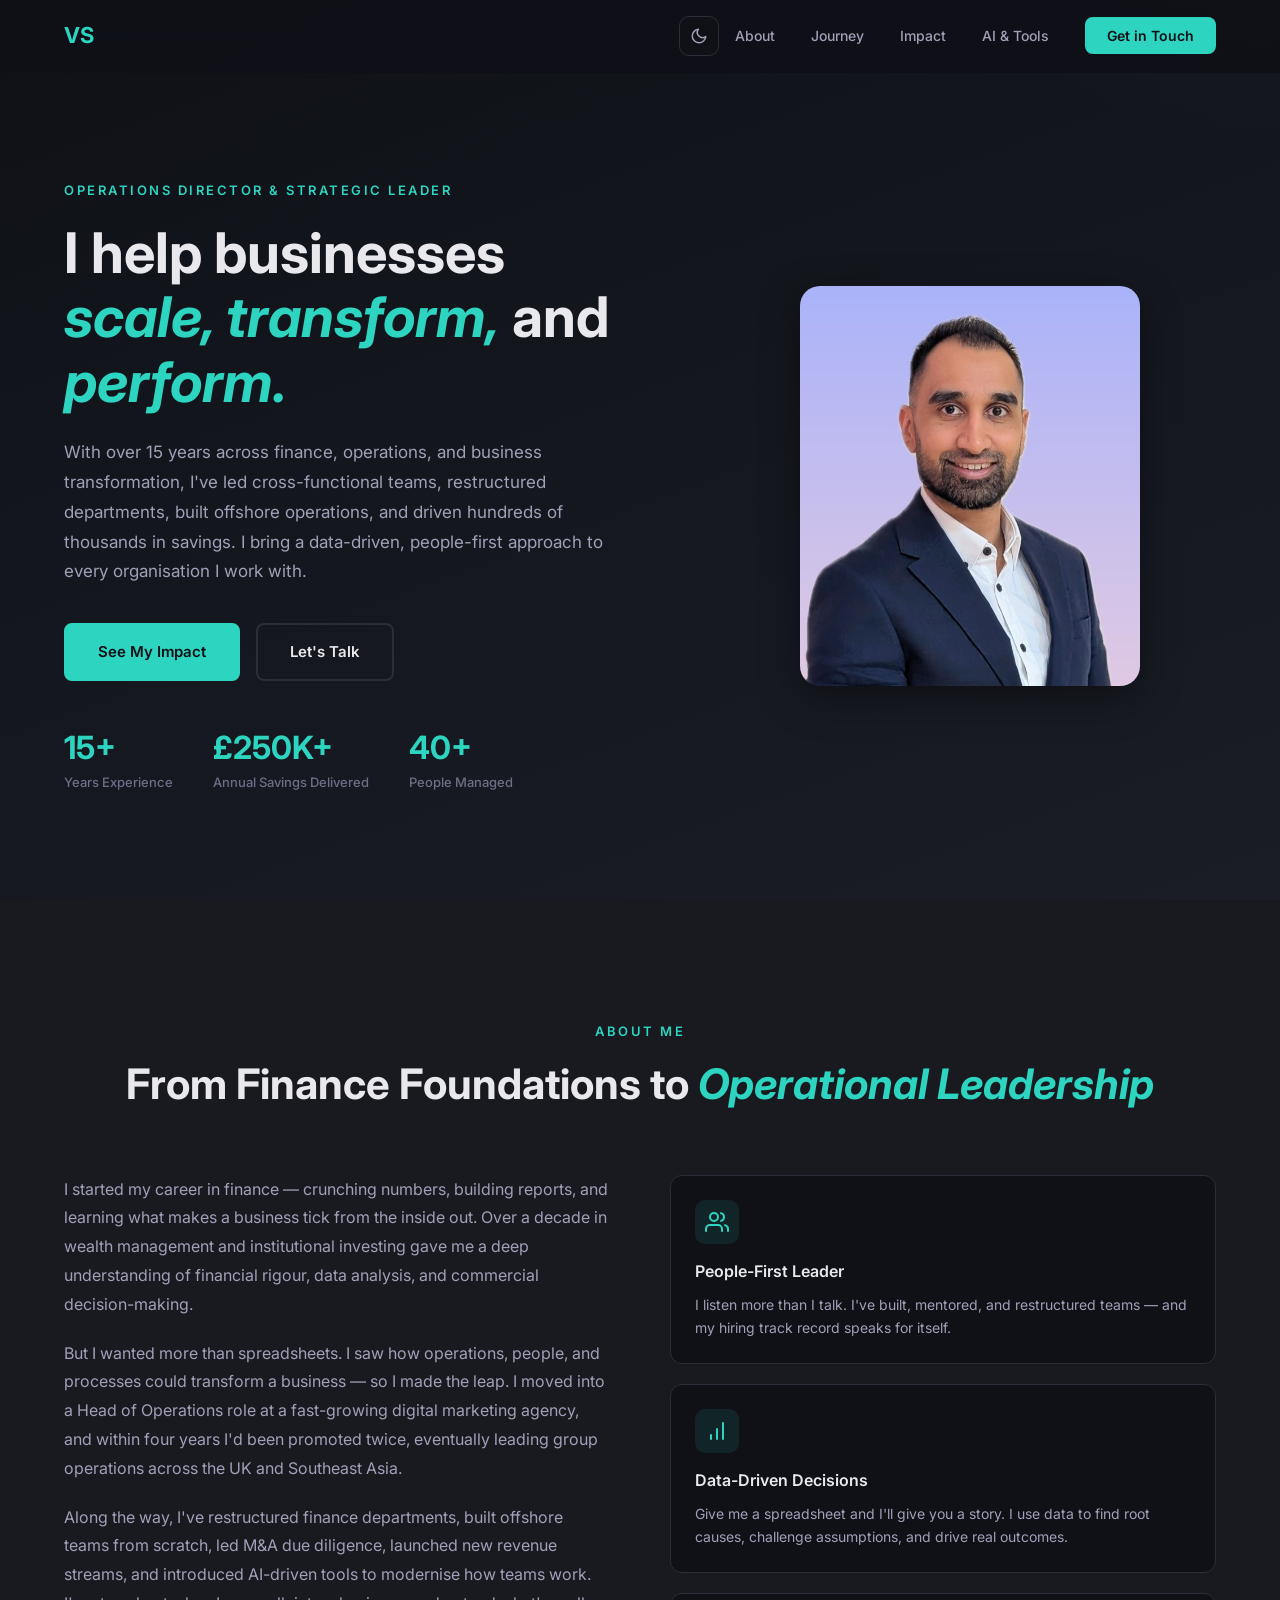
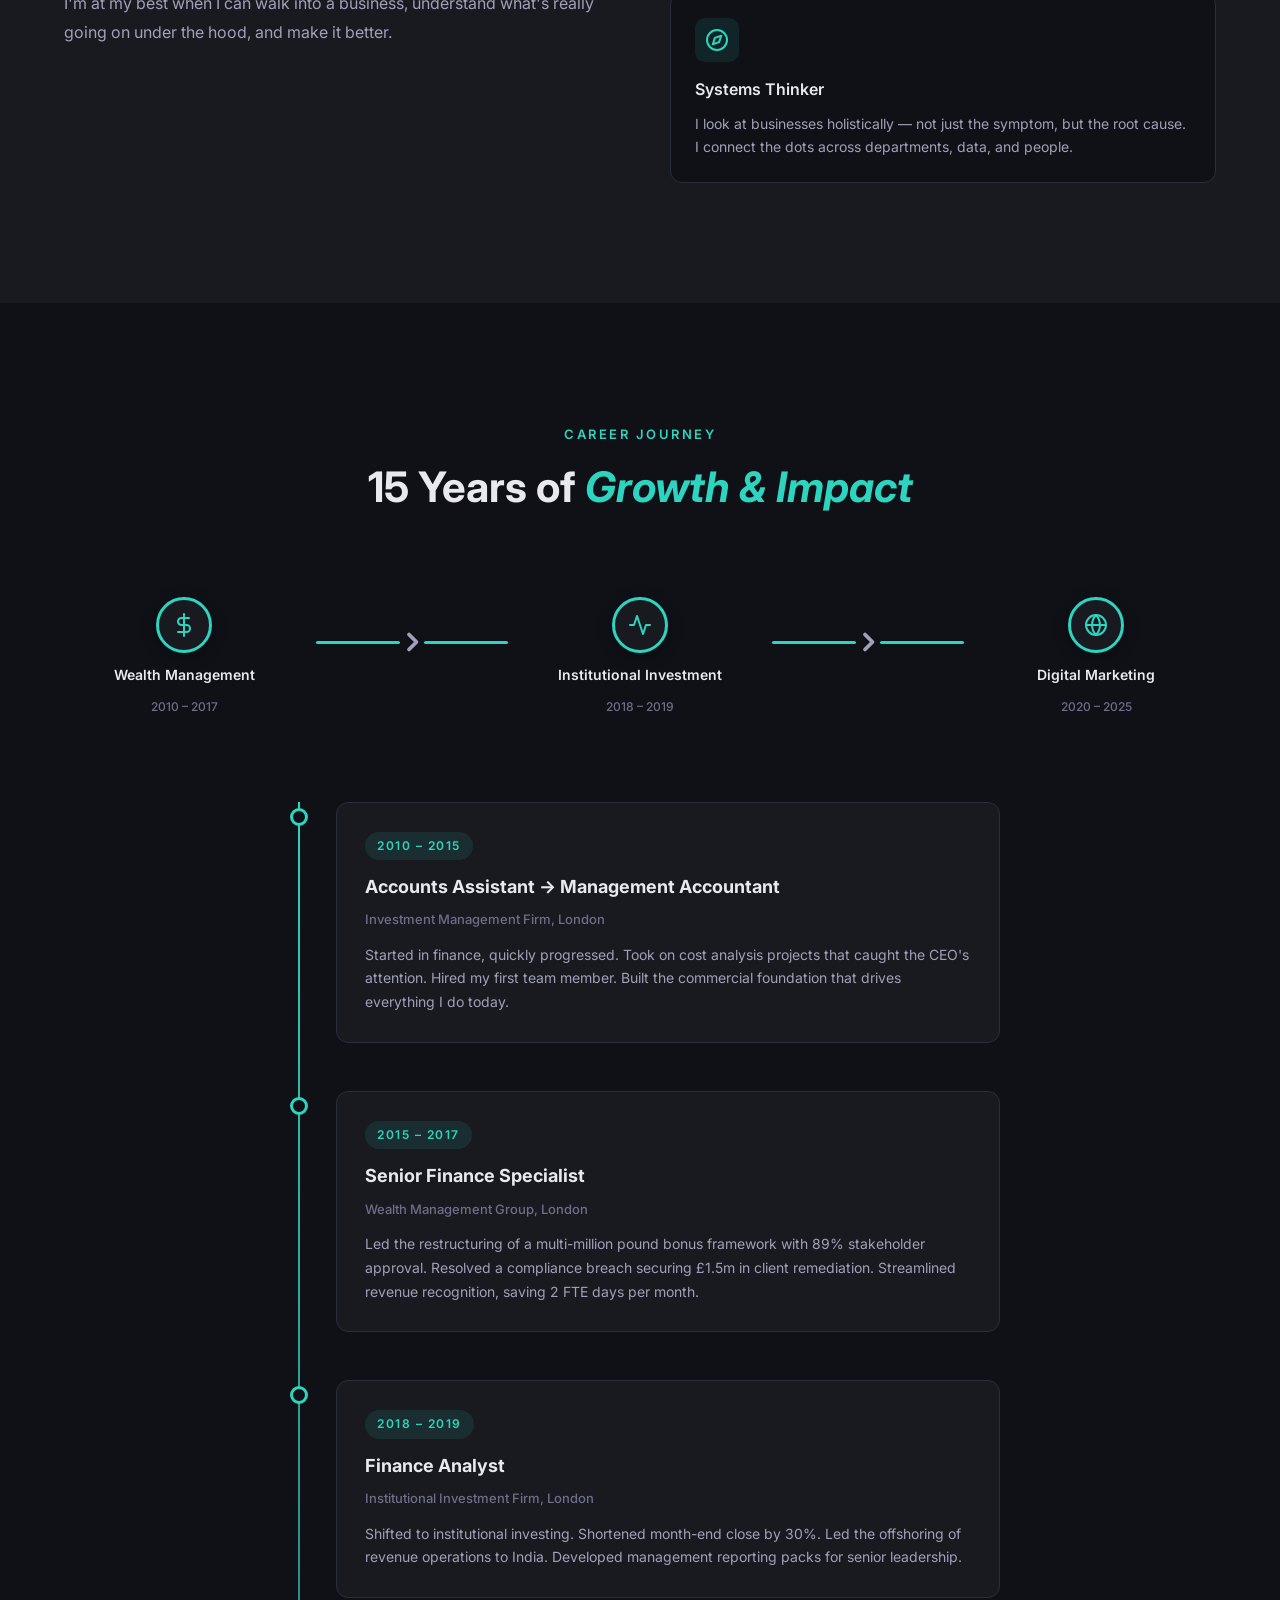
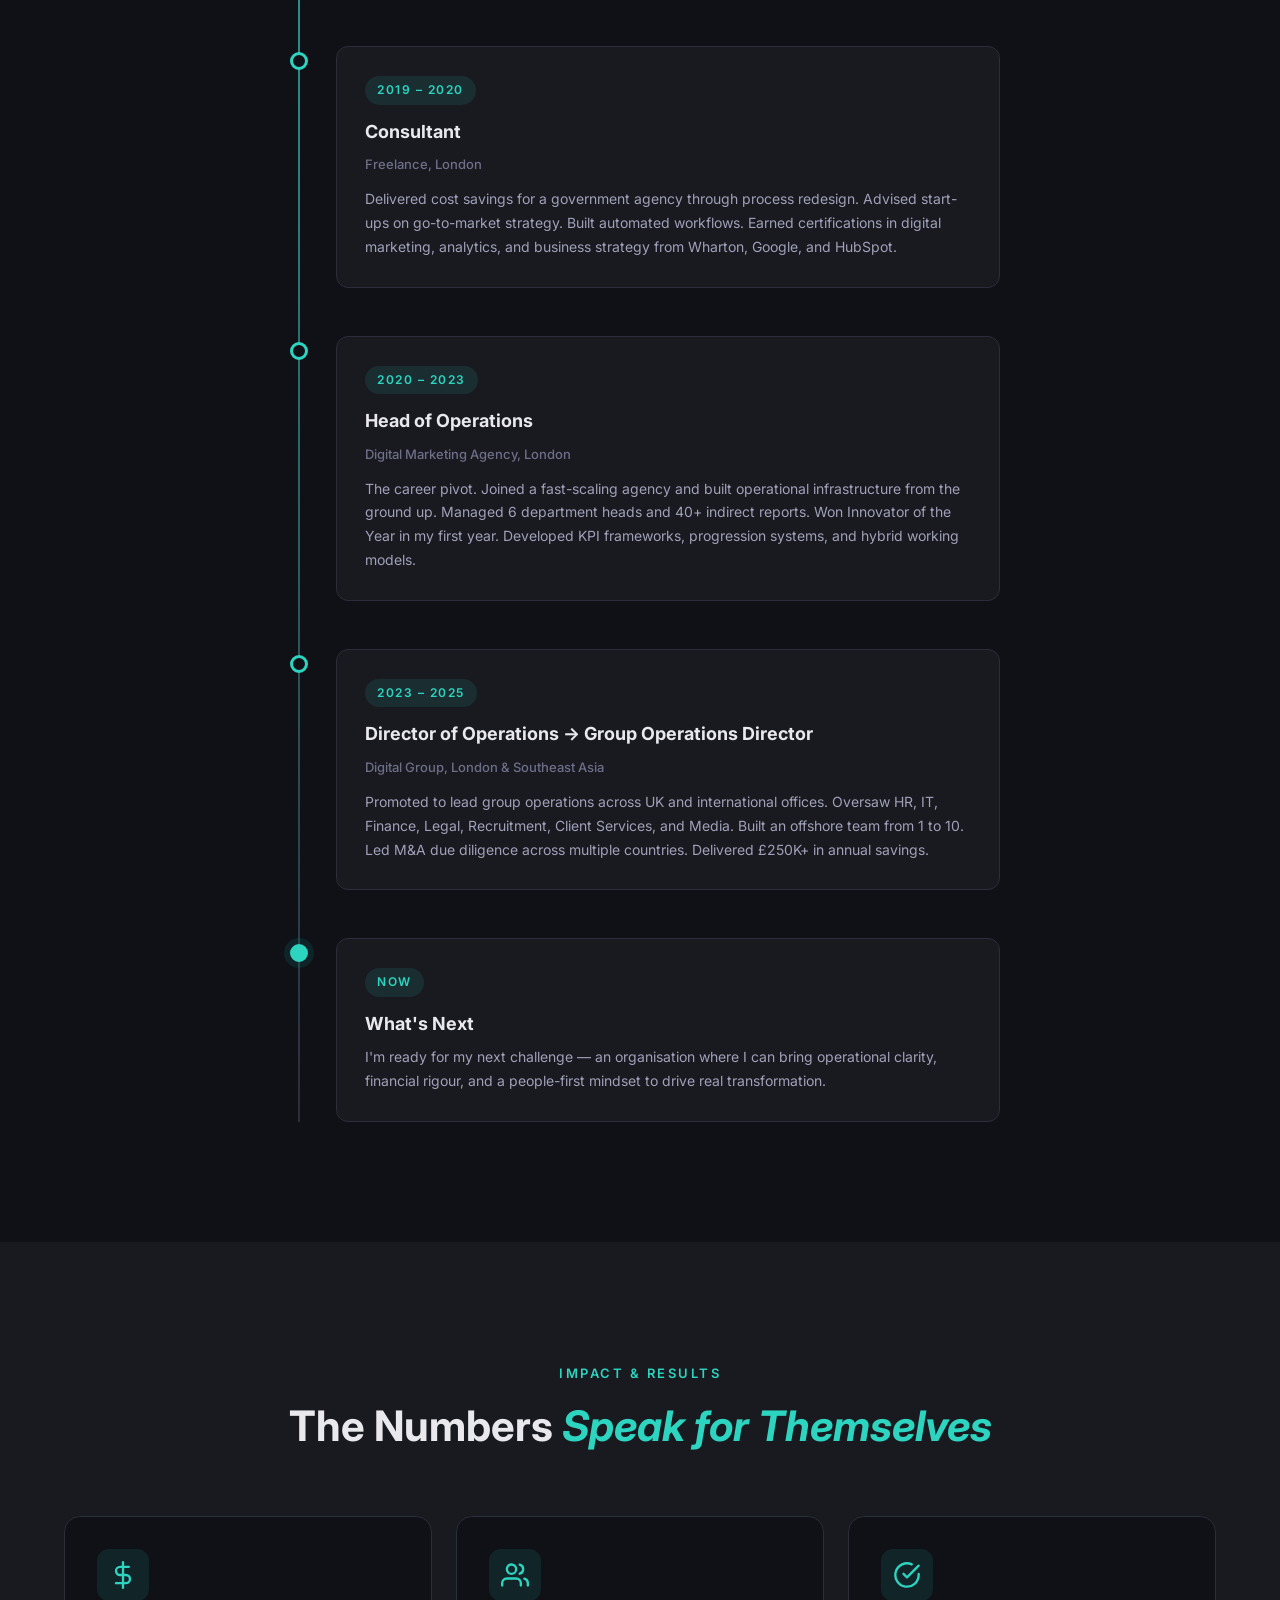
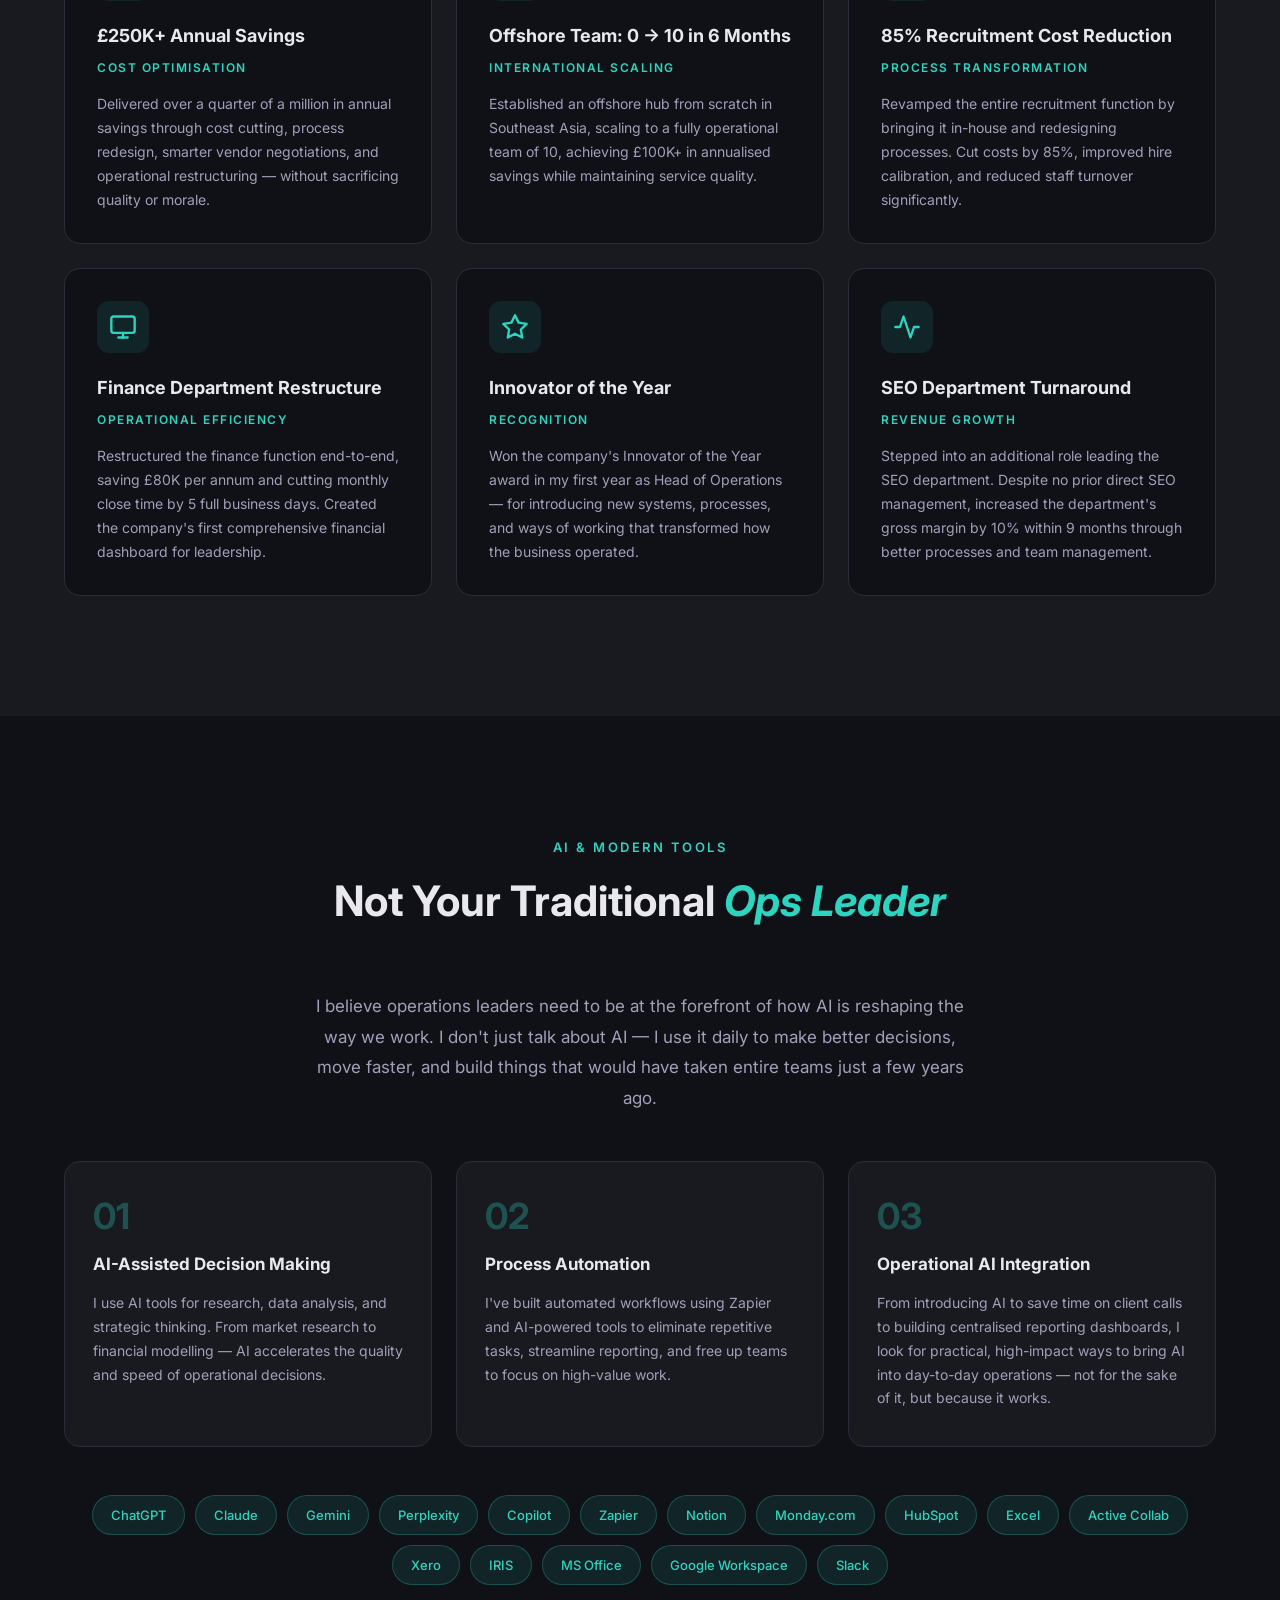
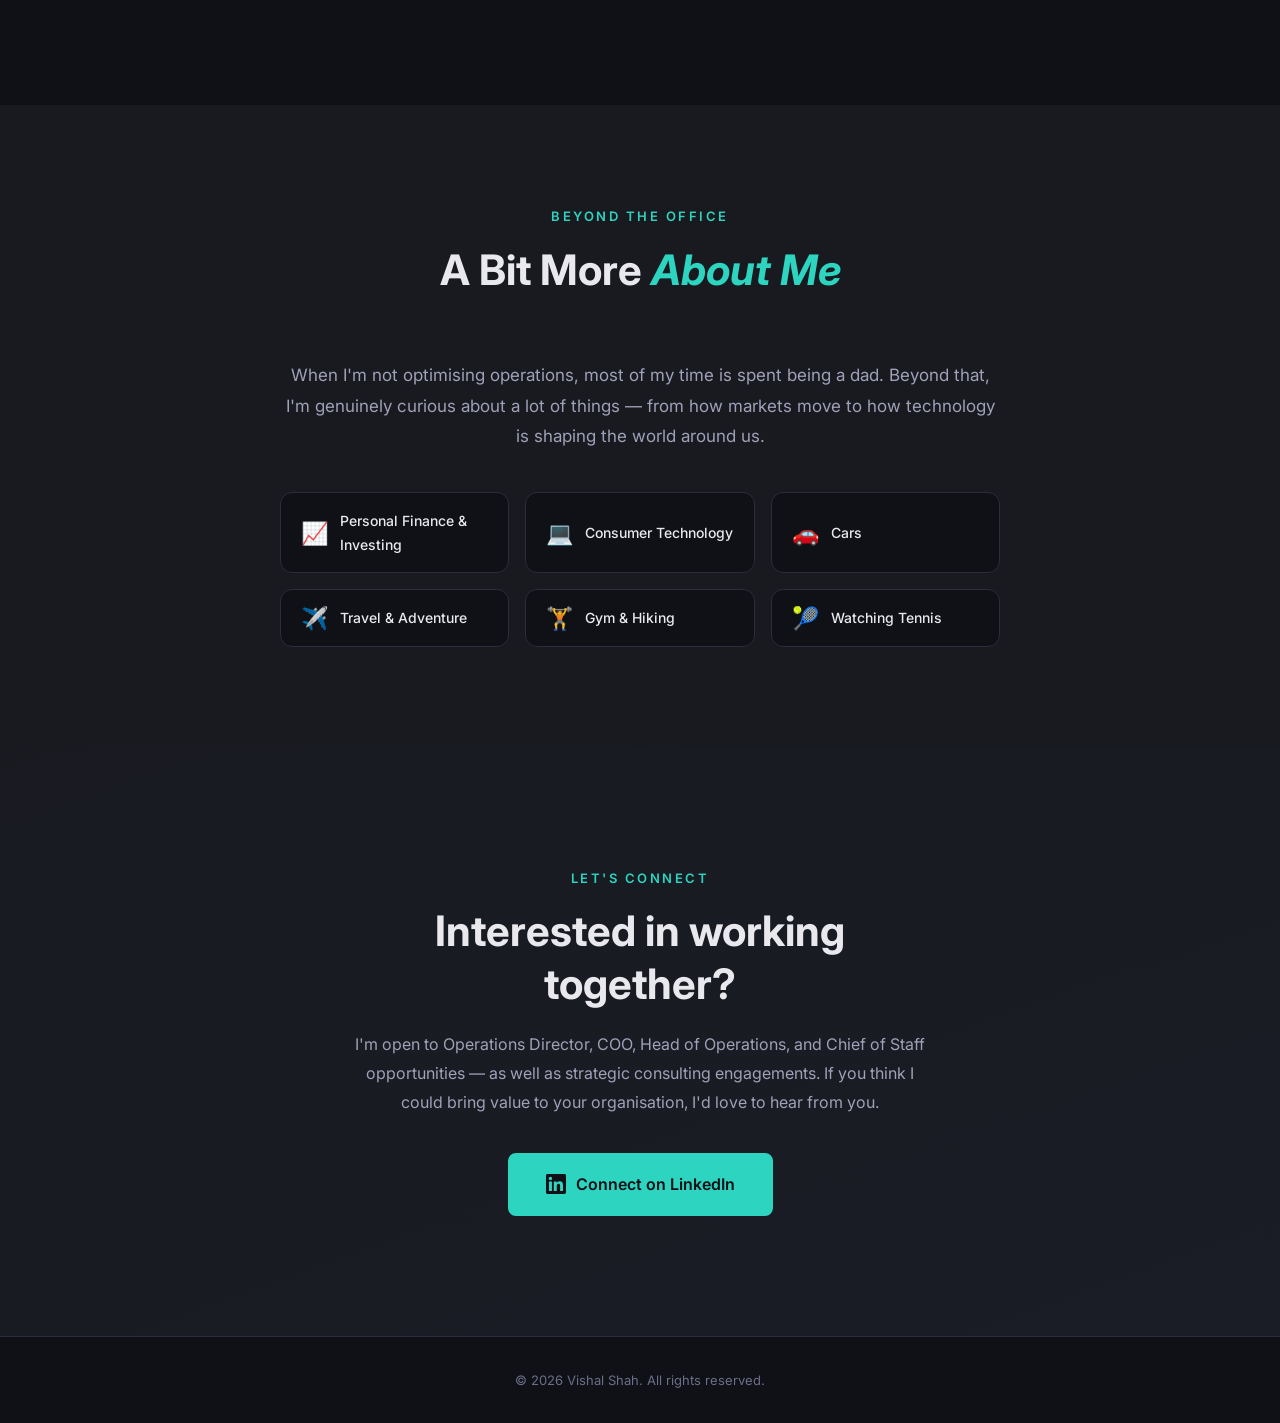
==== commit 2a3116f4: "Optimise headshot for faster loading (748KB → 63KB) Resized and converted to compressed JPEG. Added " ====
--- a/index.html
+++ b/index.html
@@ -19,6 +19,7 @@
     <meta name="twitter:description" content="Operations Director specialising in business transformation, financial excellence, and people and process optimisation.">
     <meta name="twitter:image" content="https://vishalcareer.com/og-image.png">
 
+    <link rel="preload" href="headshot.jpg" as="image">
     <link rel="preconnect" href="https://fonts.googleapis.com">
     <link rel="preconnect" href="https://fonts.gstatic.com" crossorigin>
     <link href="https://fonts.googleapis.com/css2?family=Inter:ital,wght@0,300;0,400;0,500;0,600;0,700;1,300;1,400;1,500;1,600;1,700&family=Playfair+Display:wght@600;700&display=swap" rel="stylesheet">
@@ -77,7 +78,7 @@
                 </div>
             </div>
             <div class="hero-image">
-                <img src="headshot.png" alt="Vishal Shah — Operations Director" class="headshot" width="340" height="400">
+                <img src="headshot.jpg" alt="Vishal Shah — Operations Director" class="headshot" width="340" height="400">
             </div>
         </div>
     </section>
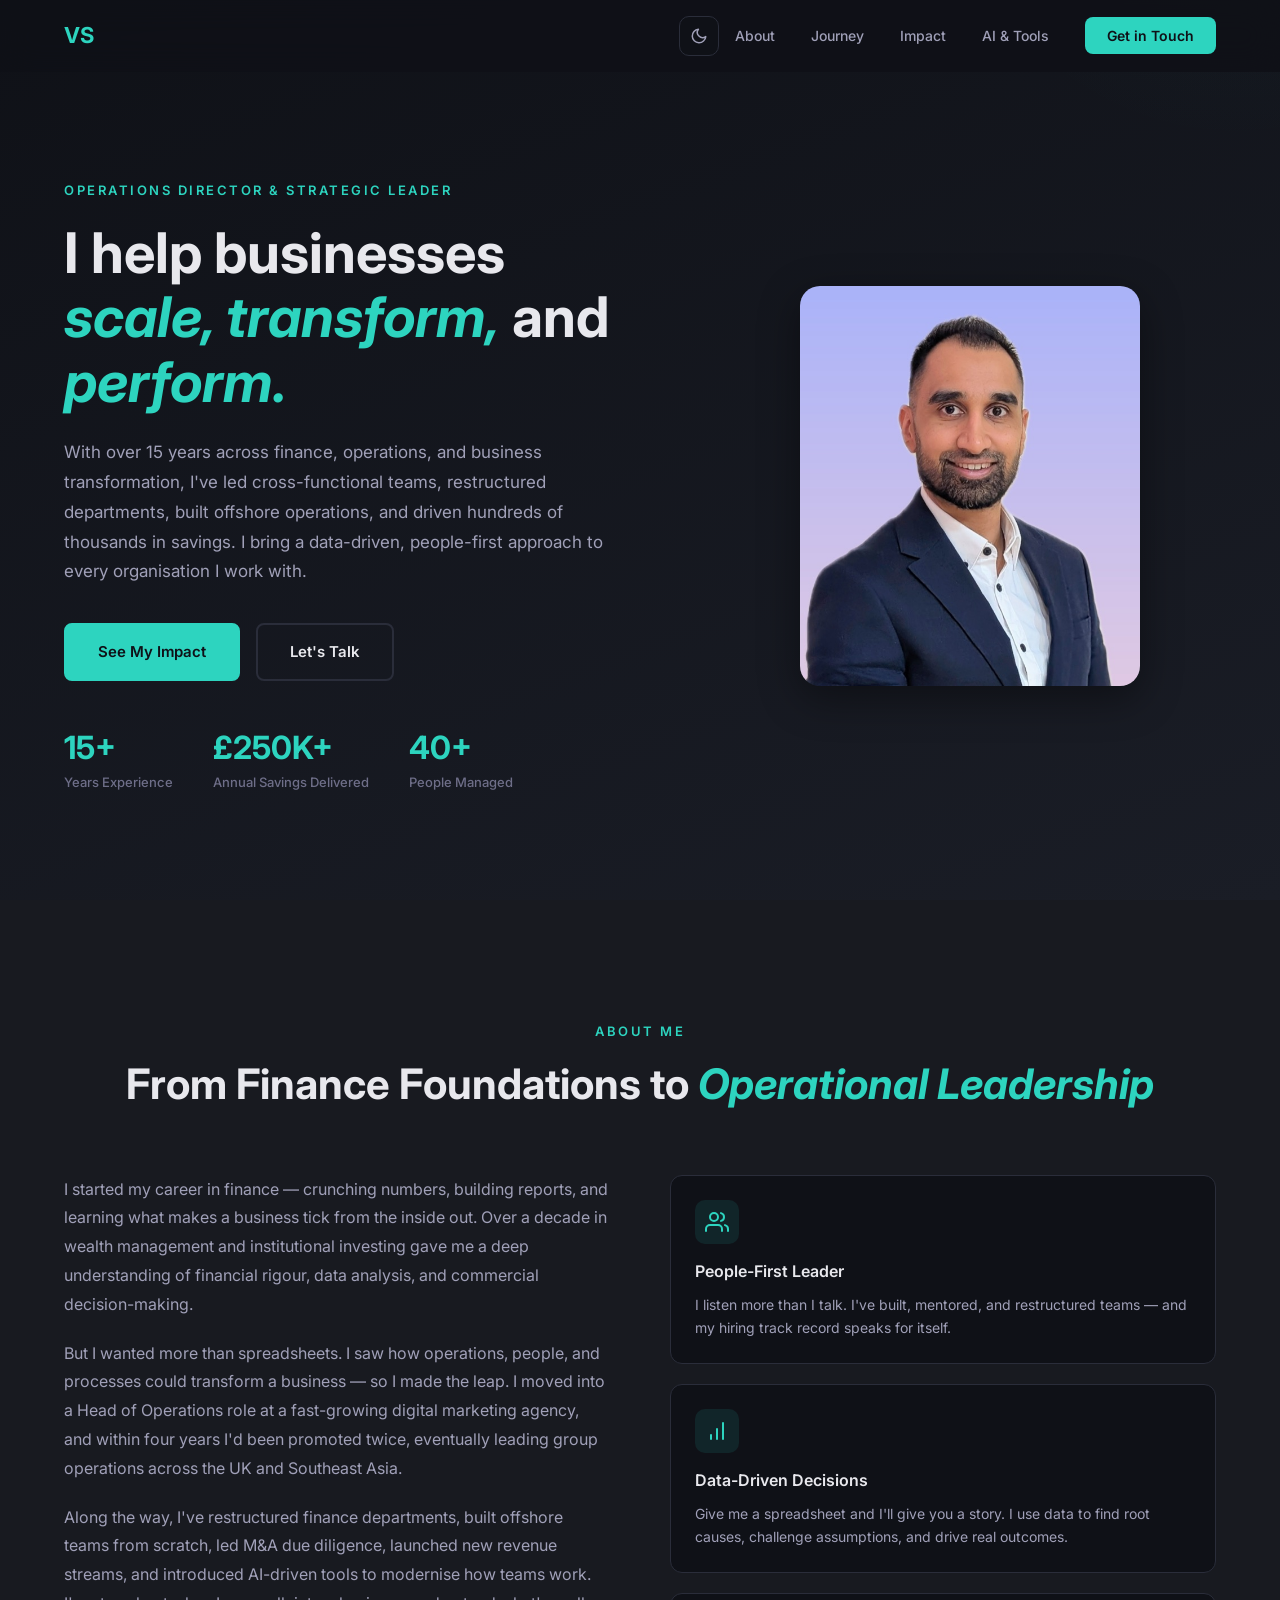
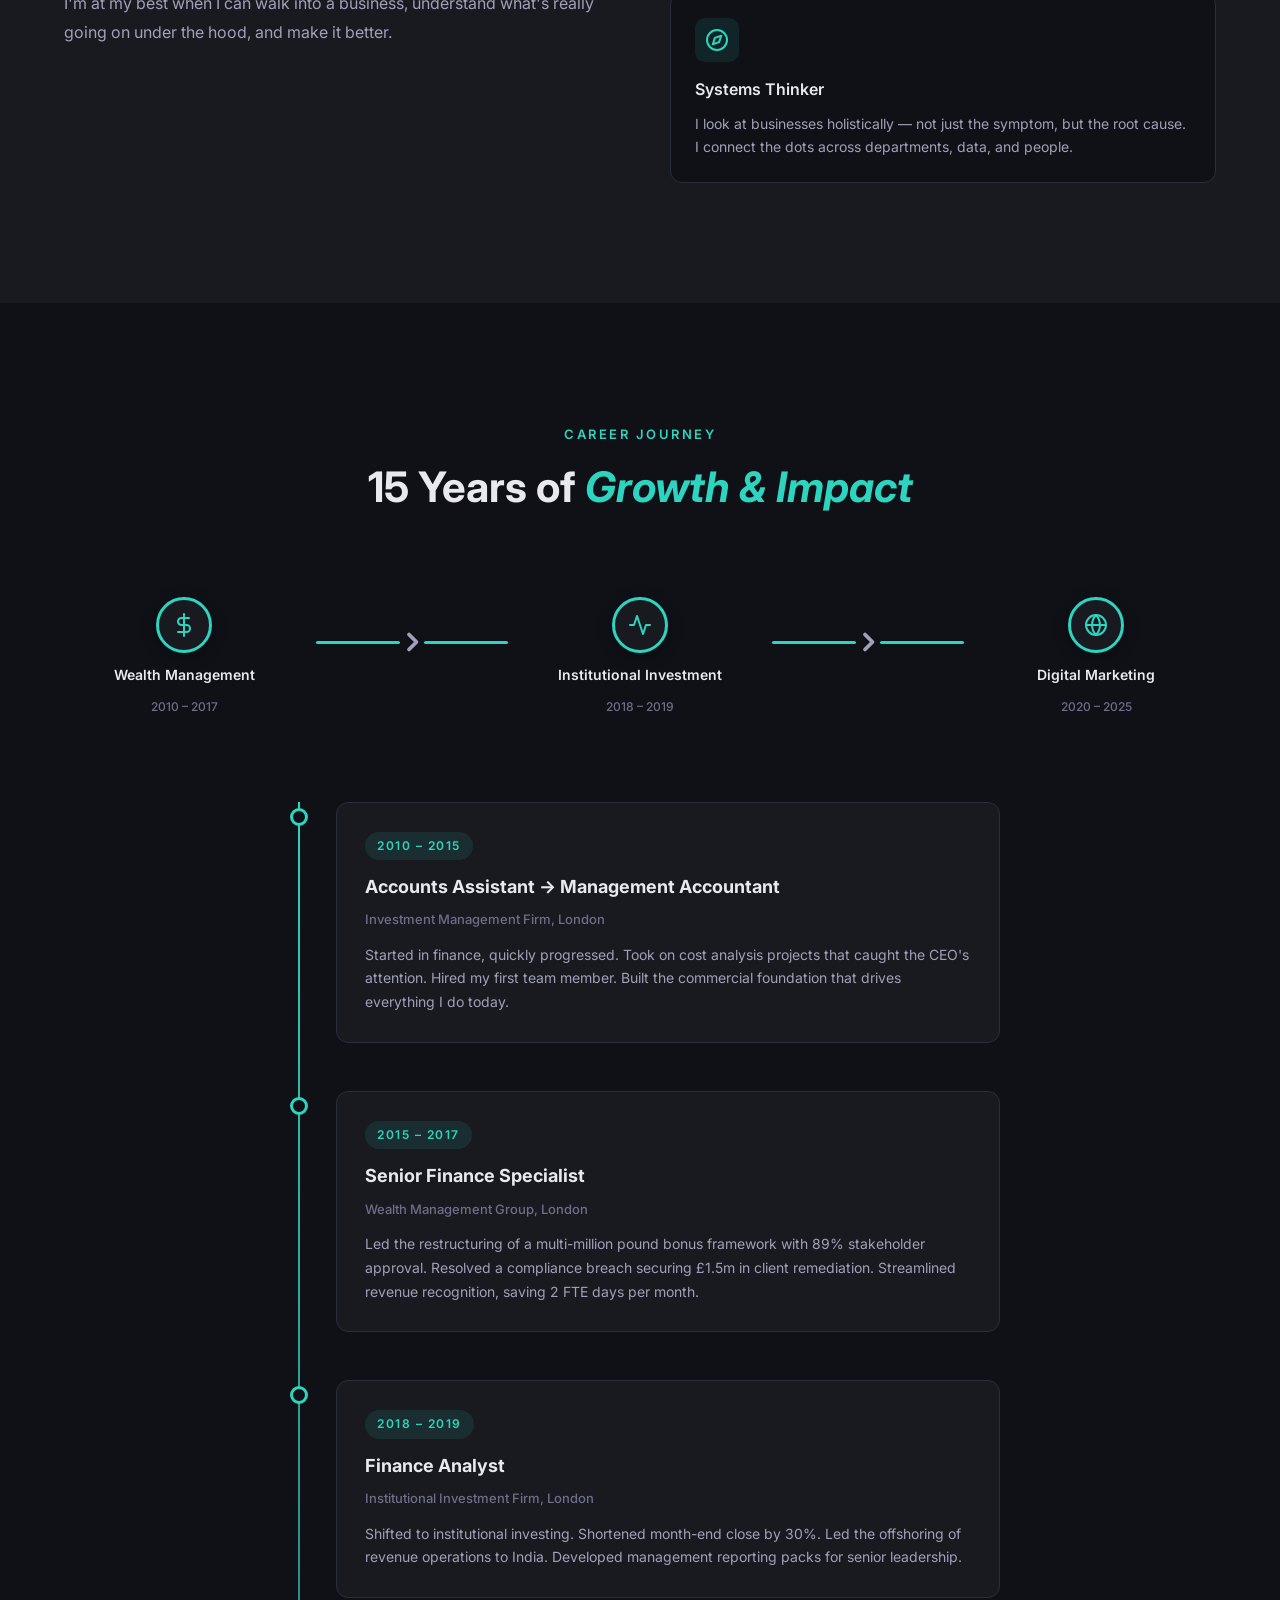
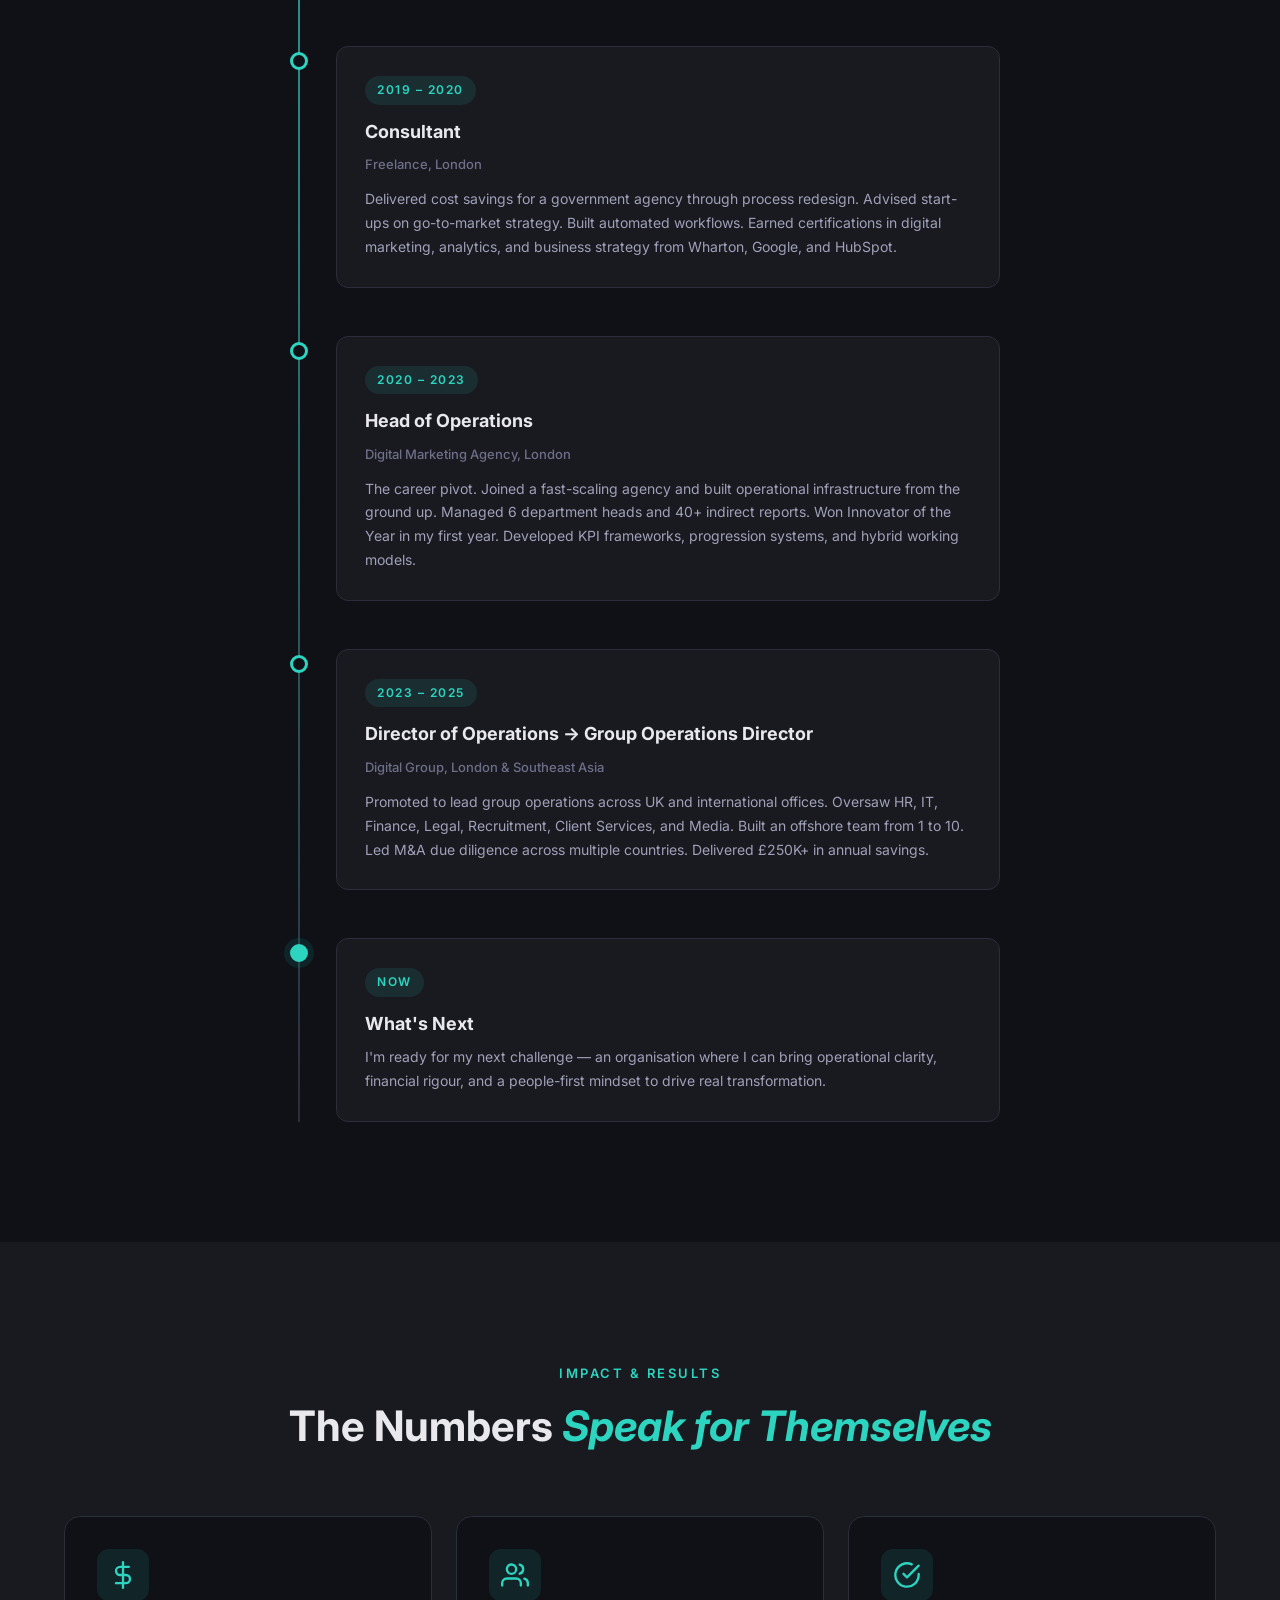
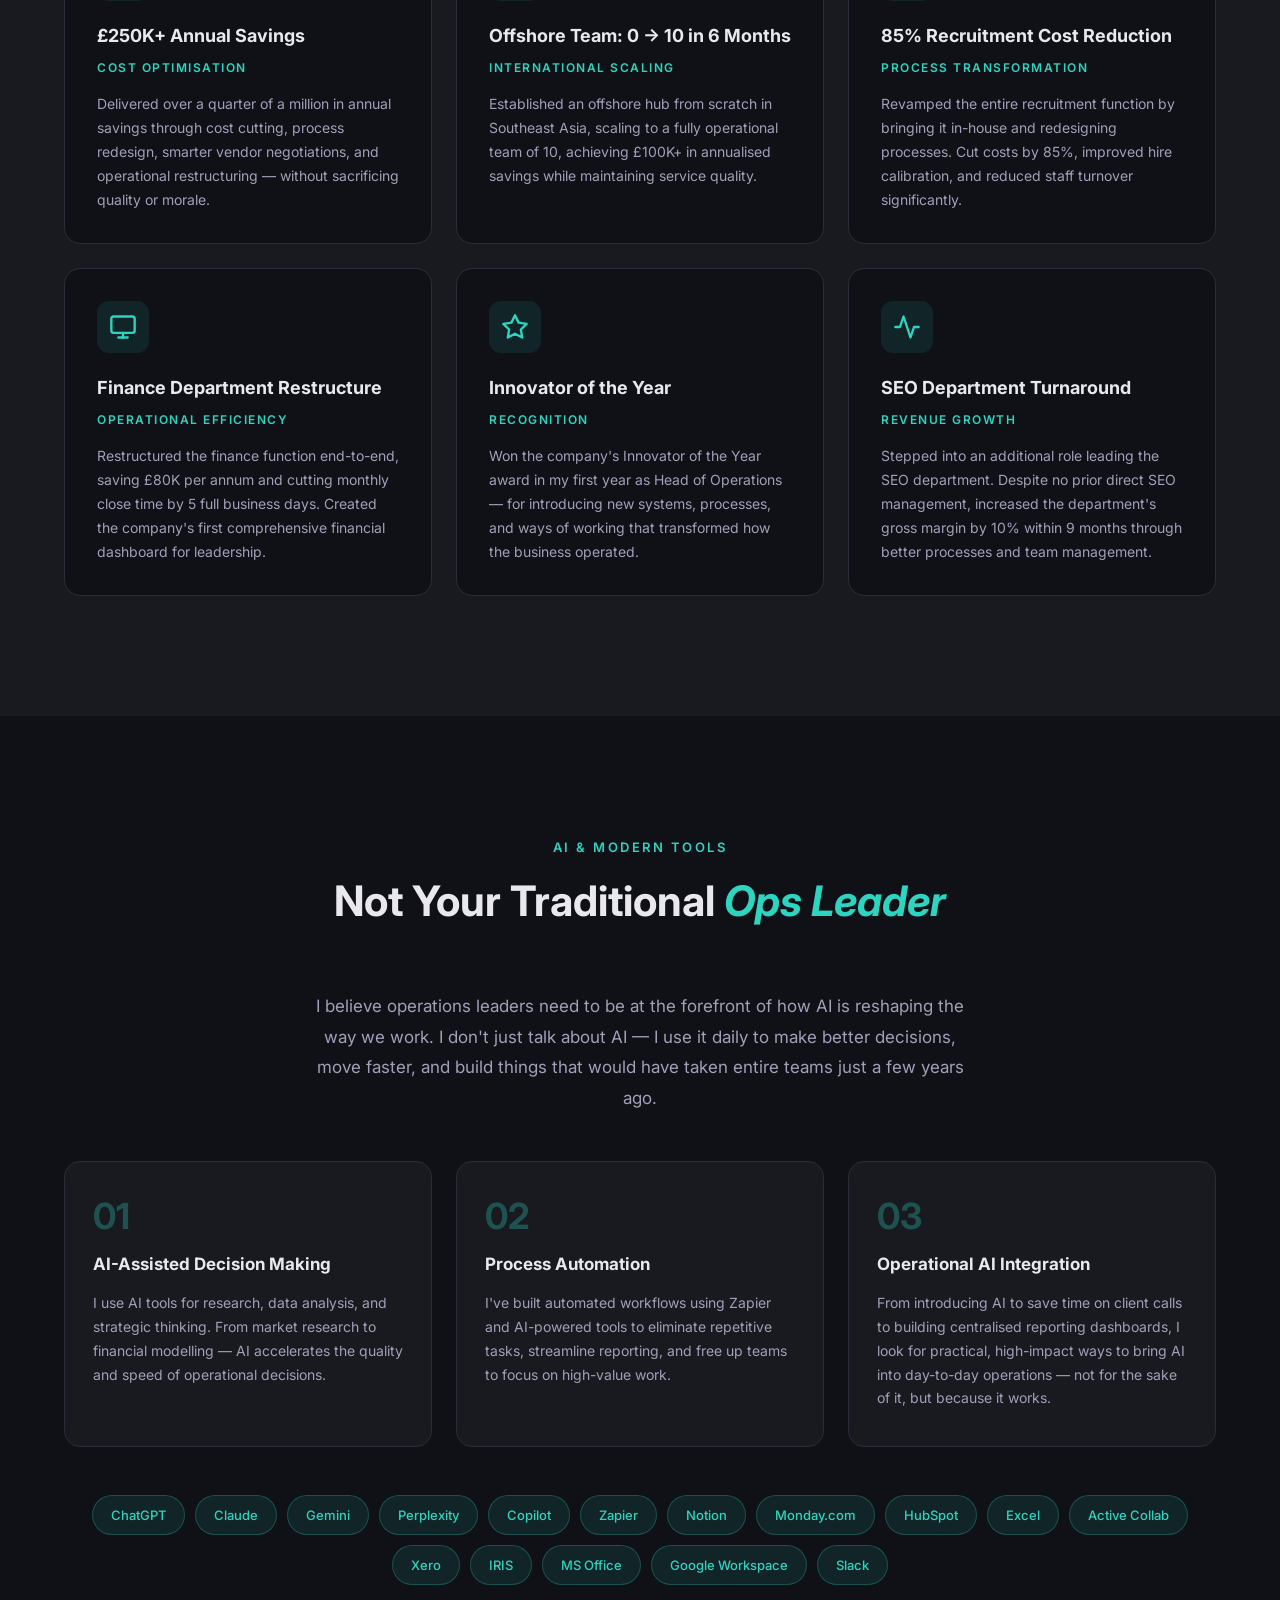
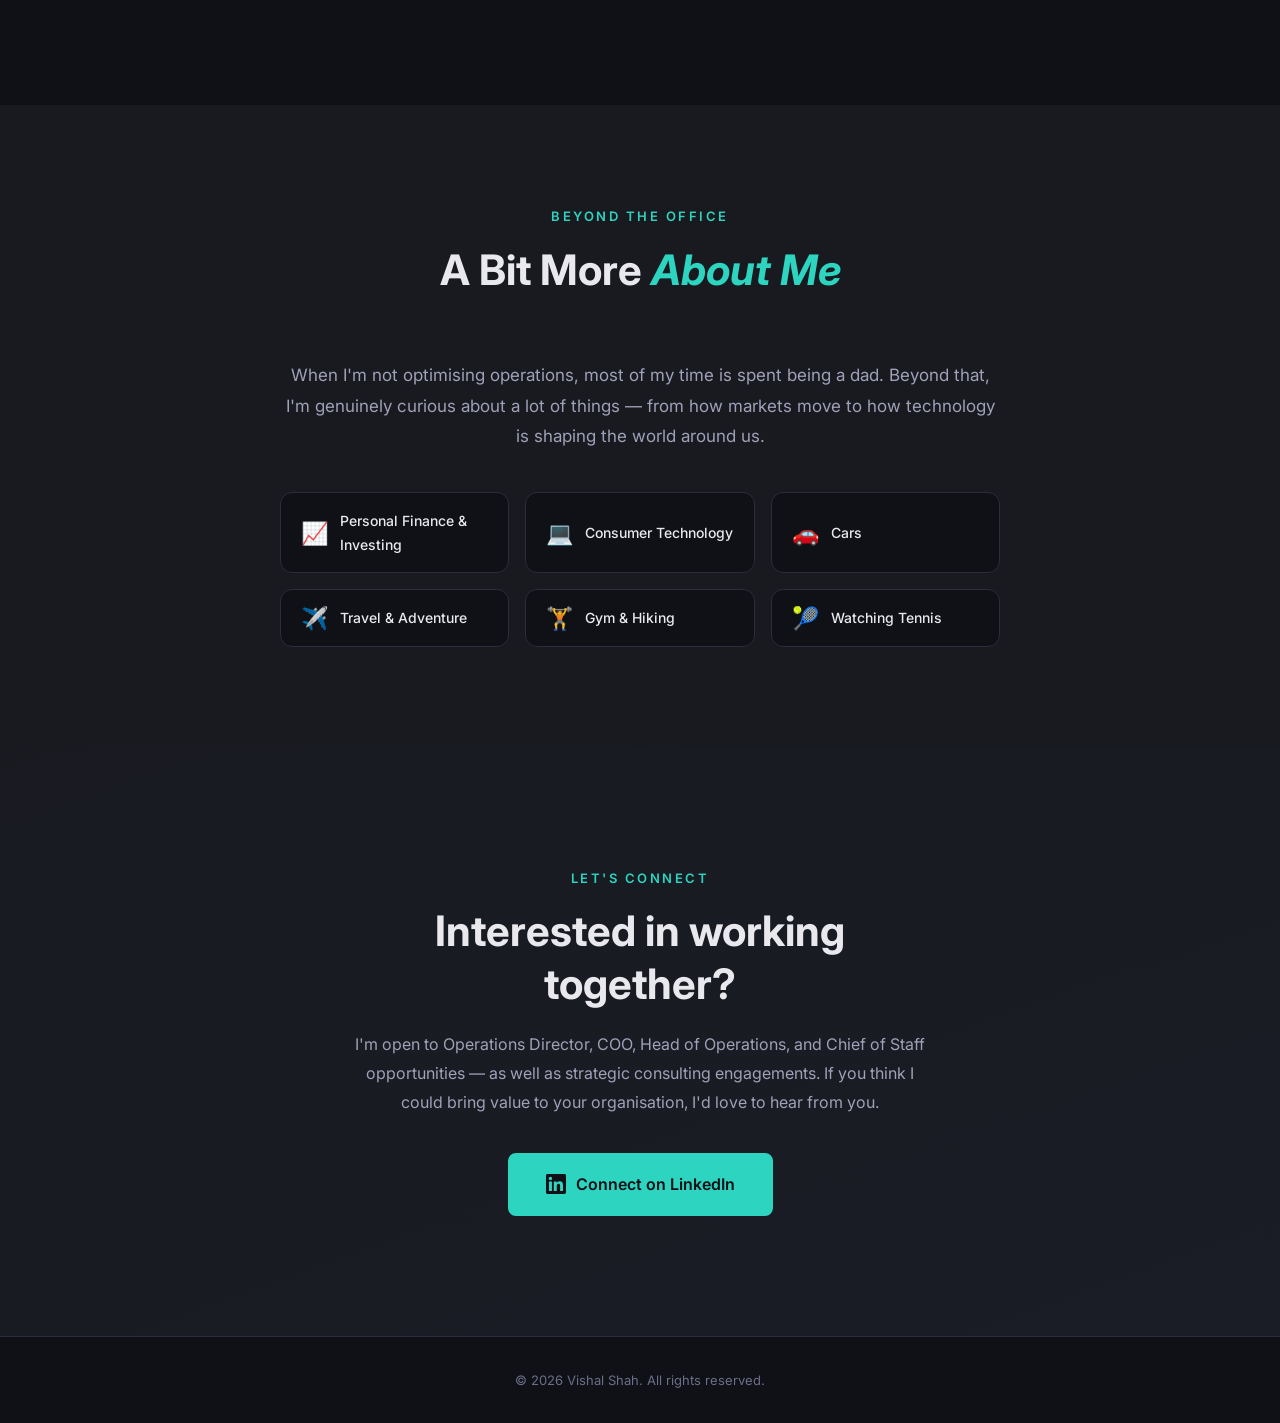
==== commit 6cf72d73: "Improve page load performance (LCP fix) - Inline critical CSS for instant first paint - Make Google " ====
--- a/index.html
+++ b/index.html
@@ -19,11 +19,23 @@
     <meta name="twitter:description" content="Operations Director specialising in business transformation, financial excellence, and people and process optimisation.">
     <meta name="twitter:image" content="https://vishalcareer.com/og-image.png">
 
-    <link rel="preload" href="headshot.jpg" as="image">
+    <!-- Critical CSS for instant first paint -->
+    <style>
+        :root{--color-bg:#FAFAFA;--color-text:#1A1A2E;--color-accent:#0D9488;--color-nav-bg:rgba(250,250,250,0.85);--nav-height:72px}
+        [data-theme="dark"]{--color-bg:#0F1117;--color-text:#E8E8ED;--color-accent:#2DD4BF;--color-nav-bg:rgba(15,17,23,0.9)}
+        *,*::before,*::after{margin:0;padding:0;box-sizing:border-box}
+        body{font-family:-apple-system,BlinkMacSystemFont,sans-serif;background:var(--color-bg);color:var(--color-text)}
+        .nav{position:fixed;top:0;left:0;right:0;z-index:1000;background:var(--color-nav-bg);backdrop-filter:blur(12px);height:var(--nav-height)}
+        .hero{min-height:100vh;display:flex;align-items:center;padding-top:var(--nav-height)}
+        .headshot{width:100%;max-width:340px;height:auto;border-radius:20px;object-fit:cover;object-position:top center}
+    </style>
+
+    <link rel="preload" href="headshot.jpg" as="image" fetchpriority="high">
     <link rel="preconnect" href="https://fonts.googleapis.com">
     <link rel="preconnect" href="https://fonts.gstatic.com" crossorigin>
-    <link href="https://fonts.googleapis.com/css2?family=Inter:ital,wght@0,300;0,400;0,500;0,600;0,700;1,300;1,400;1,500;1,600;1,700&family=Playfair+Display:wght@600;700&display=swap" rel="stylesheet">
-    <link rel="stylesheet" href="styles.css?v=2">
+    <link rel="preload" as="style" href="https://fonts.googleapis.com/css2?family=Inter:ital,wght@0,400;0,500;0,600;0,700;1,400;1,500&display=swap" onload="this.onload=null;this.rel='stylesheet'">
+    <noscript><link href="https://fonts.googleapis.com/css2?family=Inter:ital,wght@0,400;0,500;0,600;0,700;1,400;1,500&display=swap" rel="stylesheet"></noscript>
+    <link rel="stylesheet" href="styles.css?v=4">
 </head>
 <body>
     <!-- Navigation -->
@@ -35,6 +47,7 @@
                     <svg class="icon-sun" width="18" height="18" viewBox="0 0 24 24" fill="none" stroke="currentColor" stroke-width="2" stroke-linecap="round" stroke-linejoin="round"><circle cx="12" cy="12" r="5"/><line x1="12" y1="1" x2="12" y2="3"/><line x1="12" y1="21" x2="12" y2="23"/><line x1="4.22" y1="4.22" x2="5.64" y2="5.64"/><line x1="18.36" y1="18.36" x2="19.78" y2="19.78"/><line x1="1" y1="12" x2="3" y2="12"/><line x1="21" y1="12" x2="23" y2="12"/><line x1="4.22" y1="19.78" x2="5.64" y2="18.36"/><line x1="18.36" y1="5.64" x2="19.78" y2="4.22"/></svg>
                     <svg class="icon-moon" width="18" height="18" viewBox="0 0 24 24" fill="none" stroke="currentColor" stroke-width="2" stroke-linecap="round" stroke-linejoin="round"><path d="M21 12.79A9 9 0 1 1 11.21 3 7 7 0 0 0 21 12.79z"/></svg>
                 </button>
+                <a href="#contact" class="nav-cta-mobile">Get in Touch</a>
                 <button class="nav-toggle" id="nav-toggle" aria-label="Toggle navigation">
                     <span></span>
                     <span></span>
@@ -78,7 +91,7 @@
                 </div>
             </div>
             <div class="hero-image">
-                <img src="headshot.jpg" alt="Vishal Shah — Operations Director" class="headshot" width="340" height="400">
+                <img src="headshot.jpg" alt="Vishal Shah — Operations Director" class="headshot" width="340" height="400" fetchpriority="high" decoding="async">
             </div>
         </div>
     </section>
@@ -418,6 +431,6 @@
         </div>
     </footer>
 
-    <script src="script.js?v=2"></script>
+    <script src="script.js?v=3" defer></script>
 </body>
 </html>
--- a/styles.css
+++ b/styles.css
@@ -239,6 +239,11 @@
     transform: translateY(-1px);
 }
 
+/* Mobile CTA - hidden by default, shows on mobile when scrolled */
+.nav-cta-mobile {
+    display: none;
+}
+
 /* Theme Toggle */
 .theme-toggle {
     display: flex;
@@ -1090,6 +1095,31 @@
         display: flex;
     }
 
+    .nav-cta-mobile {
+        display: none;
+        background-color: var(--color-accent);
+        color: #fff;
+        padding: 7px 14px;
+        border-radius: 6px;
+        font-size: 13px;
+        font-weight: 600;
+        text-decoration: none;
+        white-space: nowrap;
+        transition: all 0.25s ease;
+        opacity: 0;
+        transform: translateY(-5px);
+    }
+
+    [data-theme="dark"] .nav-cta-mobile {
+        color: #0F1117;
+    }
+
+    .nav.scrolled .nav-cta-mobile {
+        display: inline-flex;
+        opacity: 1;
+        transform: translateY(0);
+    }
+
     .nav-toggle.active span:nth-child(1) {
         transform: rotate(45deg) translate(5px, 5px);
     }
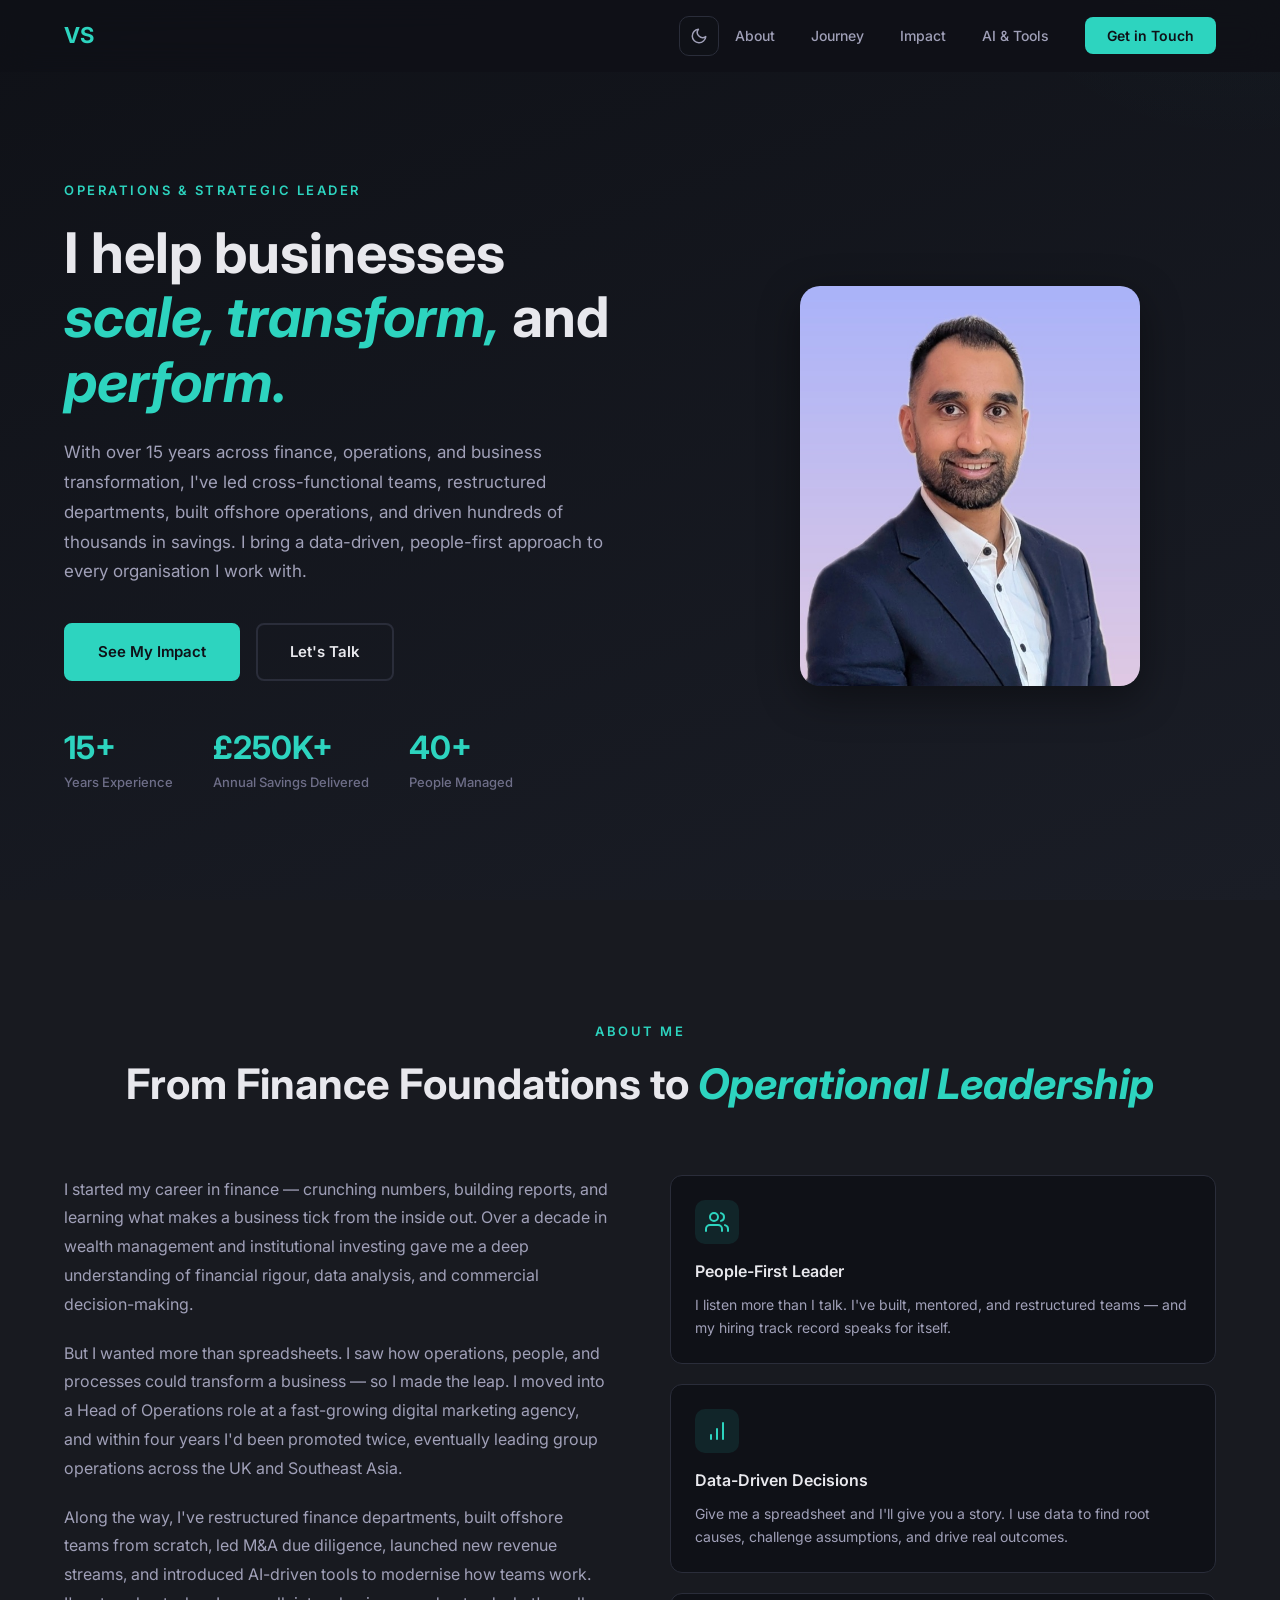
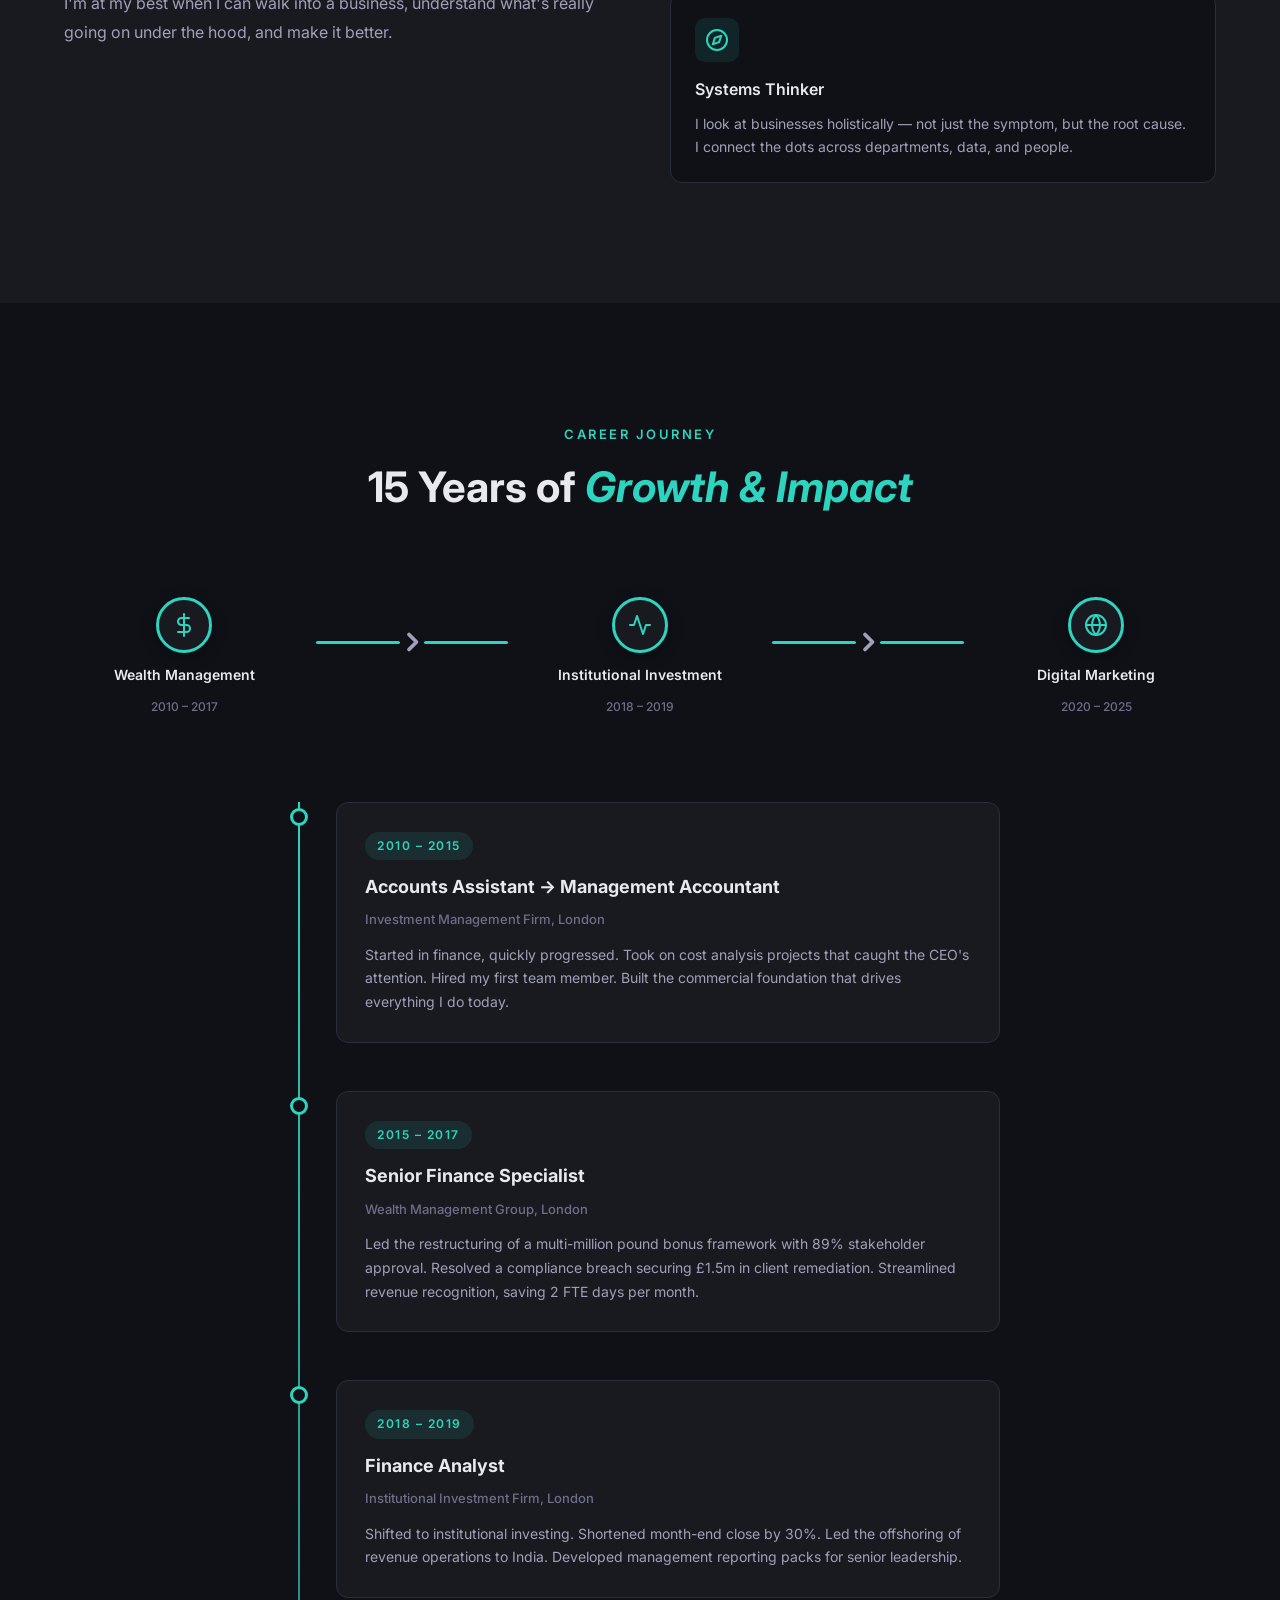
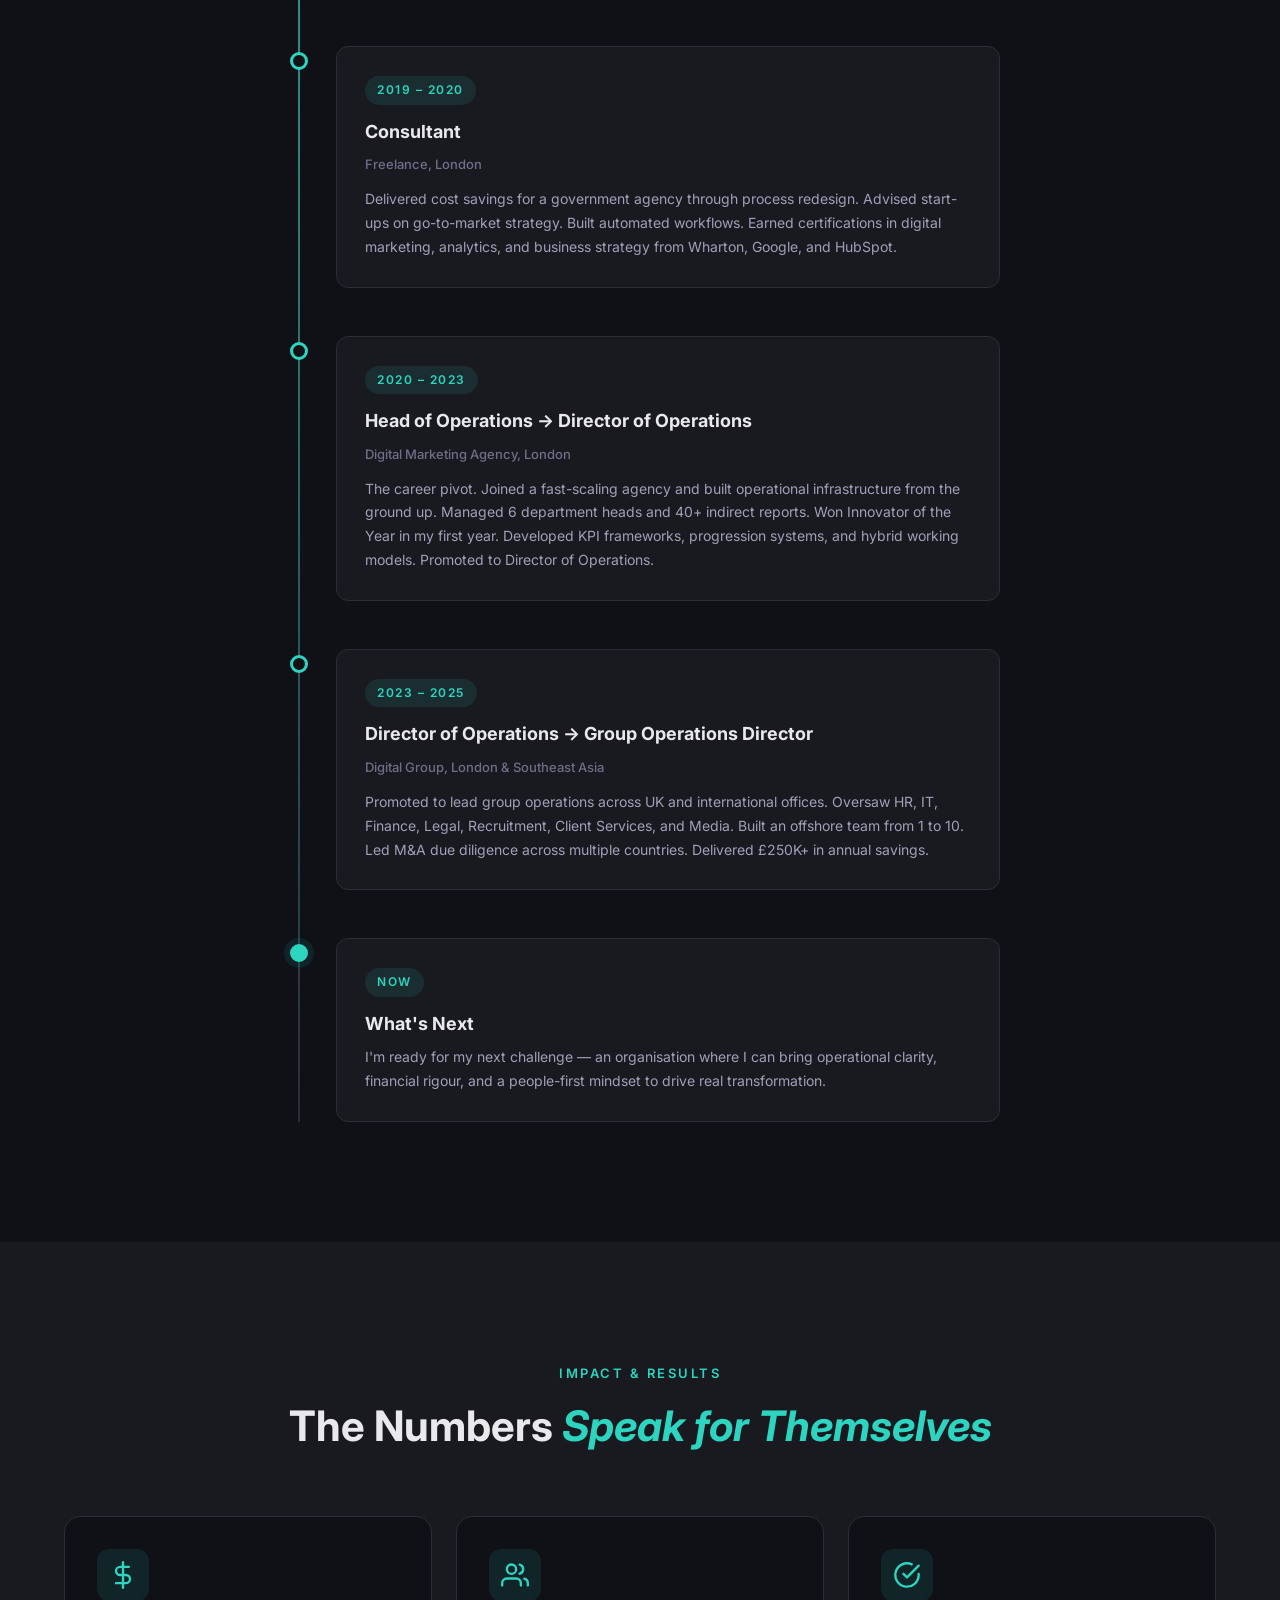
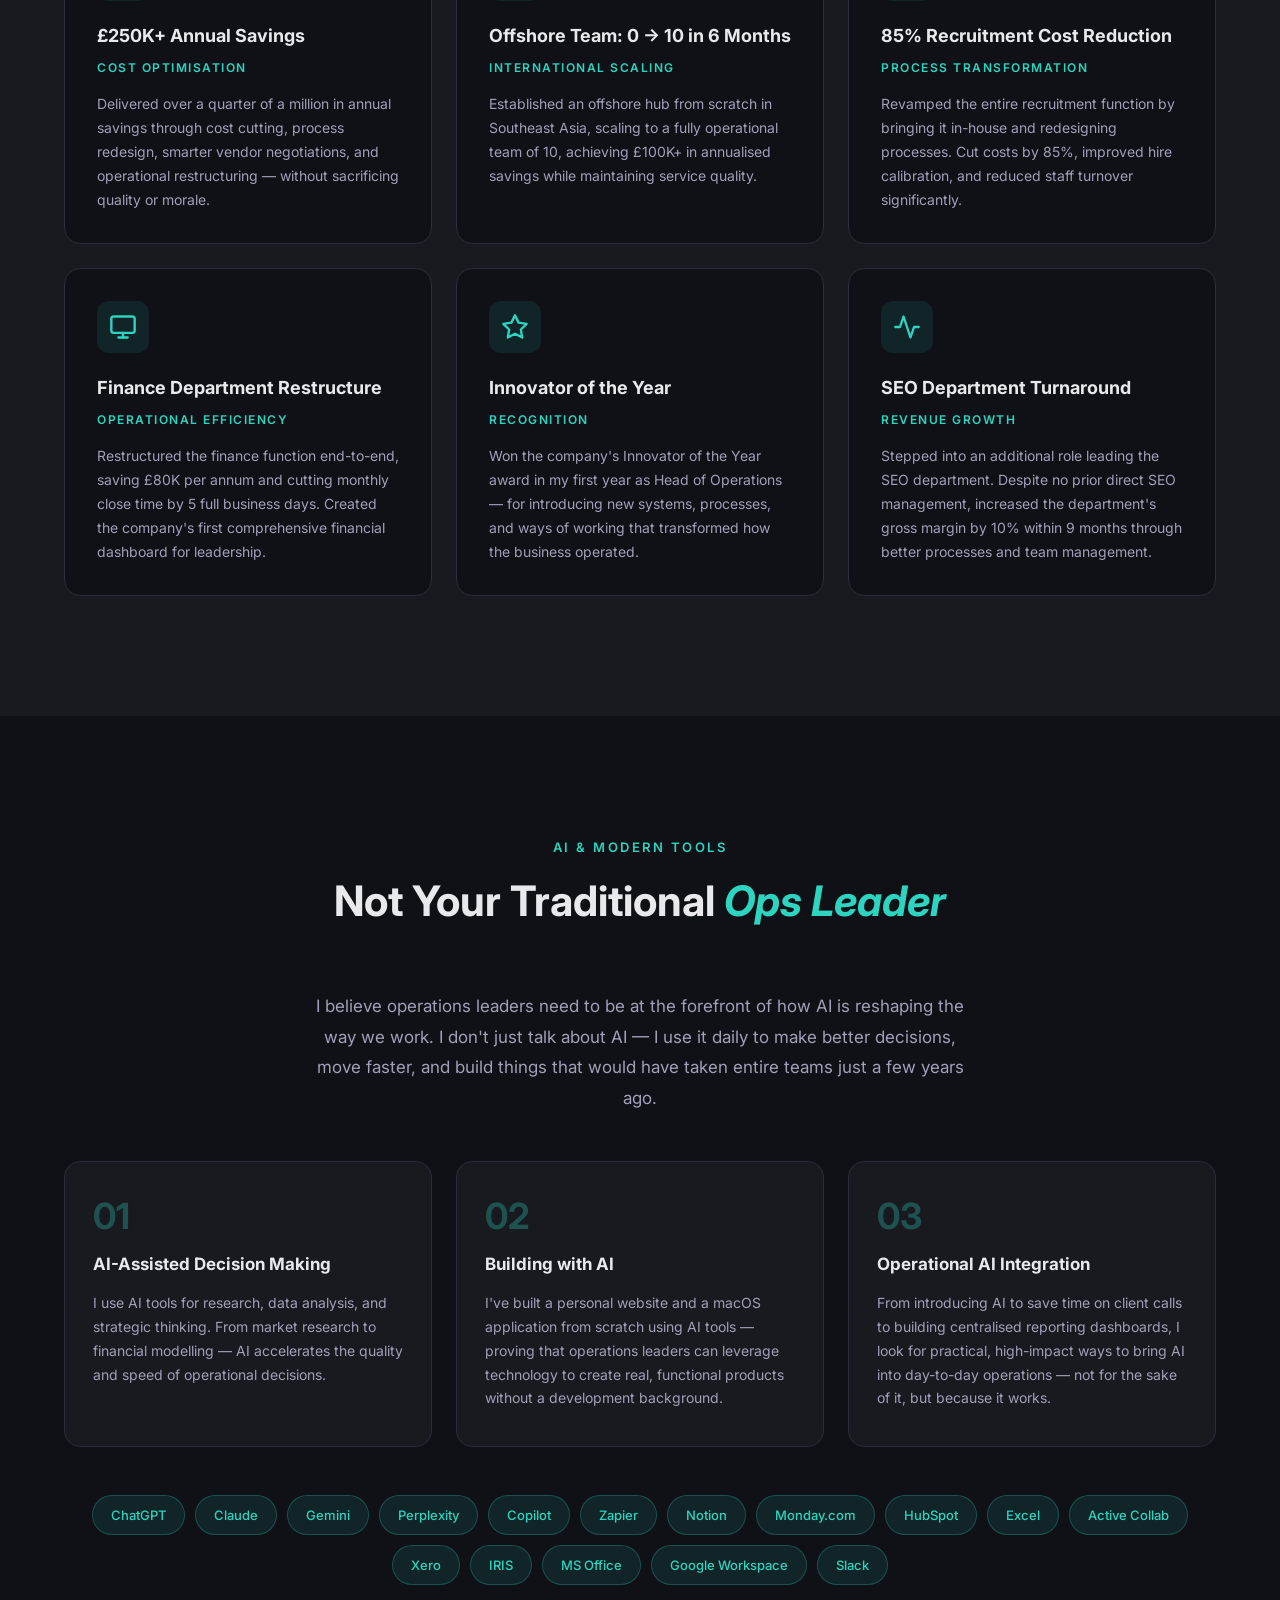
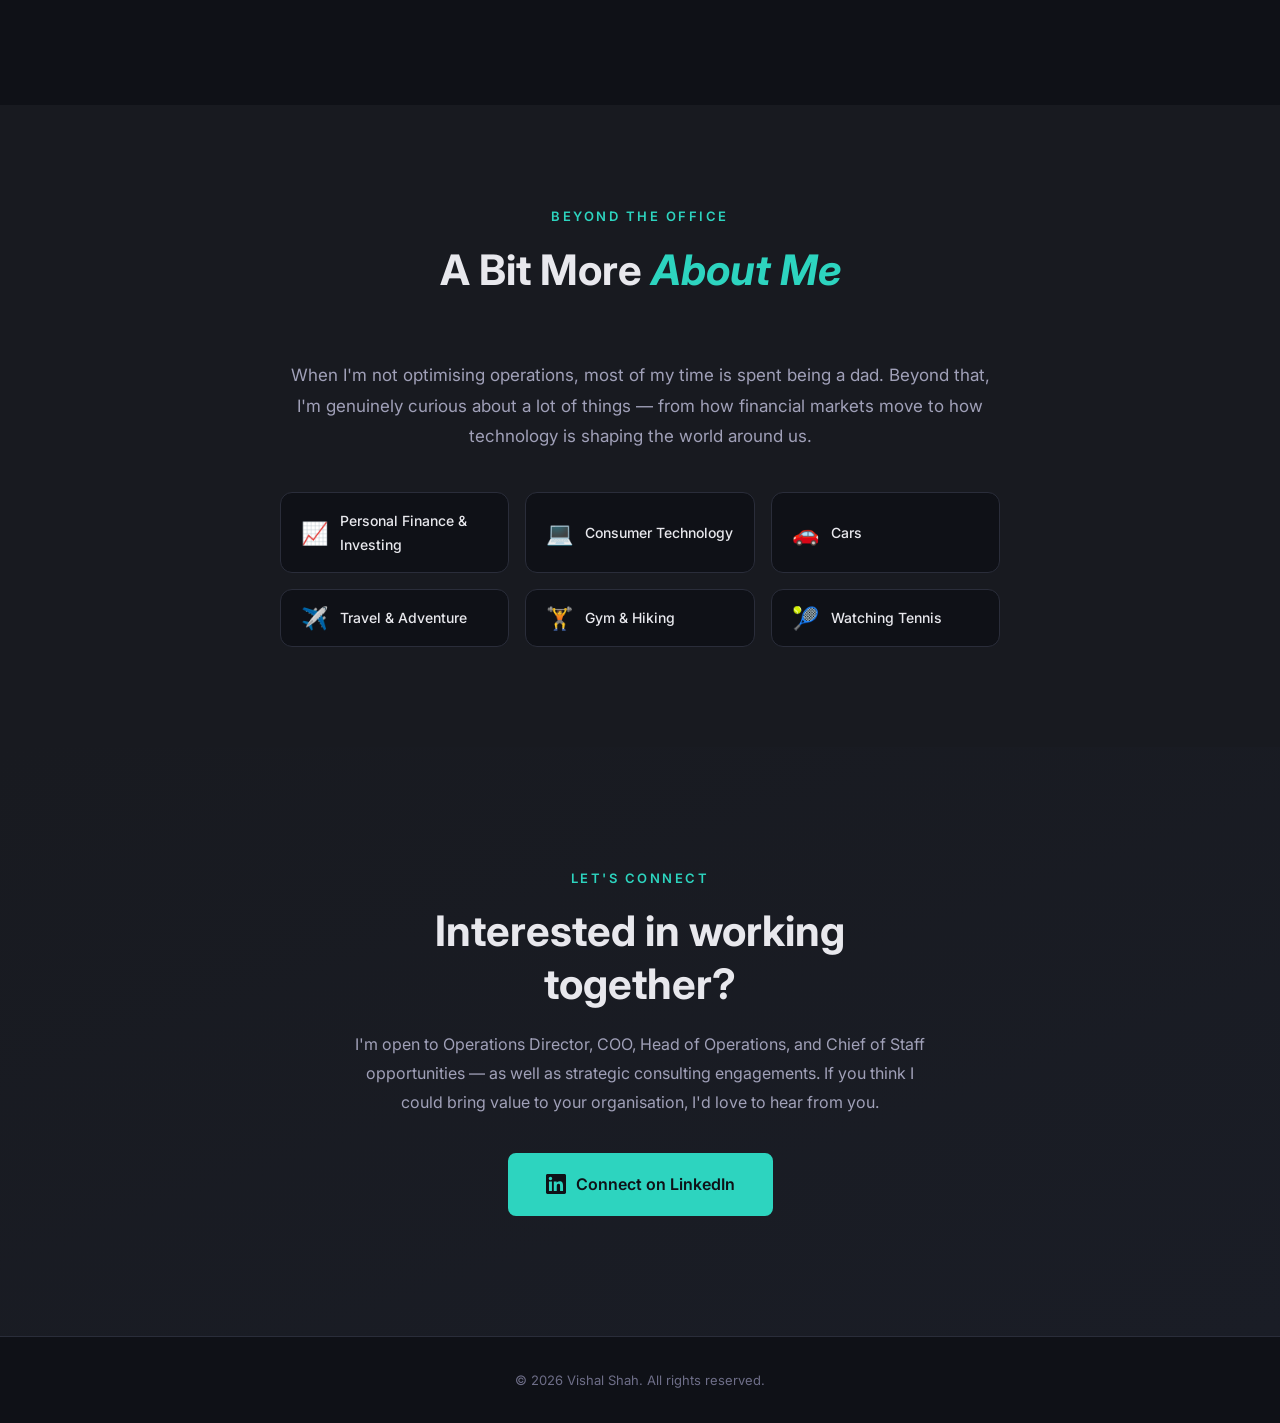
==== commit ff346bdf: "Update site content: eyebrow text, timeline dates, AI section, and personal intro - Changed "Operati" ====
--- a/index.html
+++ b/index.html
@@ -68,7 +68,7 @@
     <section class="hero" id="hero">
         <div class="hero-container">
             <div class="hero-content">
-                <p class="hero-eyebrow">Operations Director &amp; Strategic Leader</p>
+                <p class="hero-eyebrow">Operations &amp; Strategic Leader</p>
                 <h1 class="hero-title">I help businesses <span class="text-accent">scale, transform,</span> and <span class="text-accent">perform.</span></h1>
                 <p class="hero-subtitle">With over 15 years across finance, operations, and business transformation, I've led cross-functional teams, restructured departments, built offshore operations, and driven hundreds of thousands in savings. I bring a data-driven, people-first approach to every organisation I work with.</p>
                 <div class="hero-buttons">
@@ -232,9 +232,9 @@
                     <div class="timeline-dot"></div>
                     <div class="timeline-content">
                         <span class="timeline-year">2020 &ndash; 2023</span>
-                        <h3>Head of Operations</h3>
+                        <h3>Head of Operations &rarr; Director of Operations</h3>
                         <p class="timeline-company">Digital Marketing Agency, London</p>
-                        <p>The career pivot. Joined a fast-scaling agency and built operational infrastructure from the ground up. Managed 6 department heads and 40+ indirect reports. Won Innovator of the Year in my first year. Developed KPI frameworks, progression systems, and hybrid working models.</p>
+                        <p>The career pivot. Joined a fast-scaling agency and built operational infrastructure from the ground up. Managed 6 department heads and 40+ indirect reports. Won Innovator of the Year in my first year. Developed KPI frameworks, progression systems, and hybrid working models. Promoted to Director of Operations.</p>
                     </div>
                 </div>
 
@@ -339,8 +339,8 @@
                     </div>
                     <div class="ai-card fade-up">
                         <div class="ai-card-number">02</div>
-                        <h3>Process Automation</h3>
-                        <p>I've built automated workflows using Zapier and AI-powered tools to eliminate repetitive tasks, streamline reporting, and free up teams to focus on high-value work.</p>
+                        <h3>Building with AI</h3>
+                        <p>I've built a personal website and a macOS application from scratch using AI tools &mdash; proving that operations leaders can leverage technology to create real, functional products without a development background.</p>
                     </div>
                     <div class="ai-card fade-up">
                         <div class="ai-card-number">03</div>
@@ -378,7 +378,7 @@
                 <h2 class="section-title">A Bit More <span class="text-accent">About Me</span></h2>
             </div>
             <div class="personal-content">
-                <p class="personal-intro">When I'm not optimising operations, most of my time is spent being a dad. Beyond that, I'm genuinely curious about a lot of things &mdash; from how markets move to how technology is shaping the world around us.</p>
+                <p class="personal-intro">When I'm not optimising operations, most of my time is spent being a dad. Beyond that, I'm genuinely curious about a lot of things &mdash; from how financial markets move to how technology is shaping the world around us.</p>
                 <div class="interests-grid">
                     <div class="interest-item fade-up">
                         <span class="interest-emoji" aria-hidden="true">&#128200;</span>
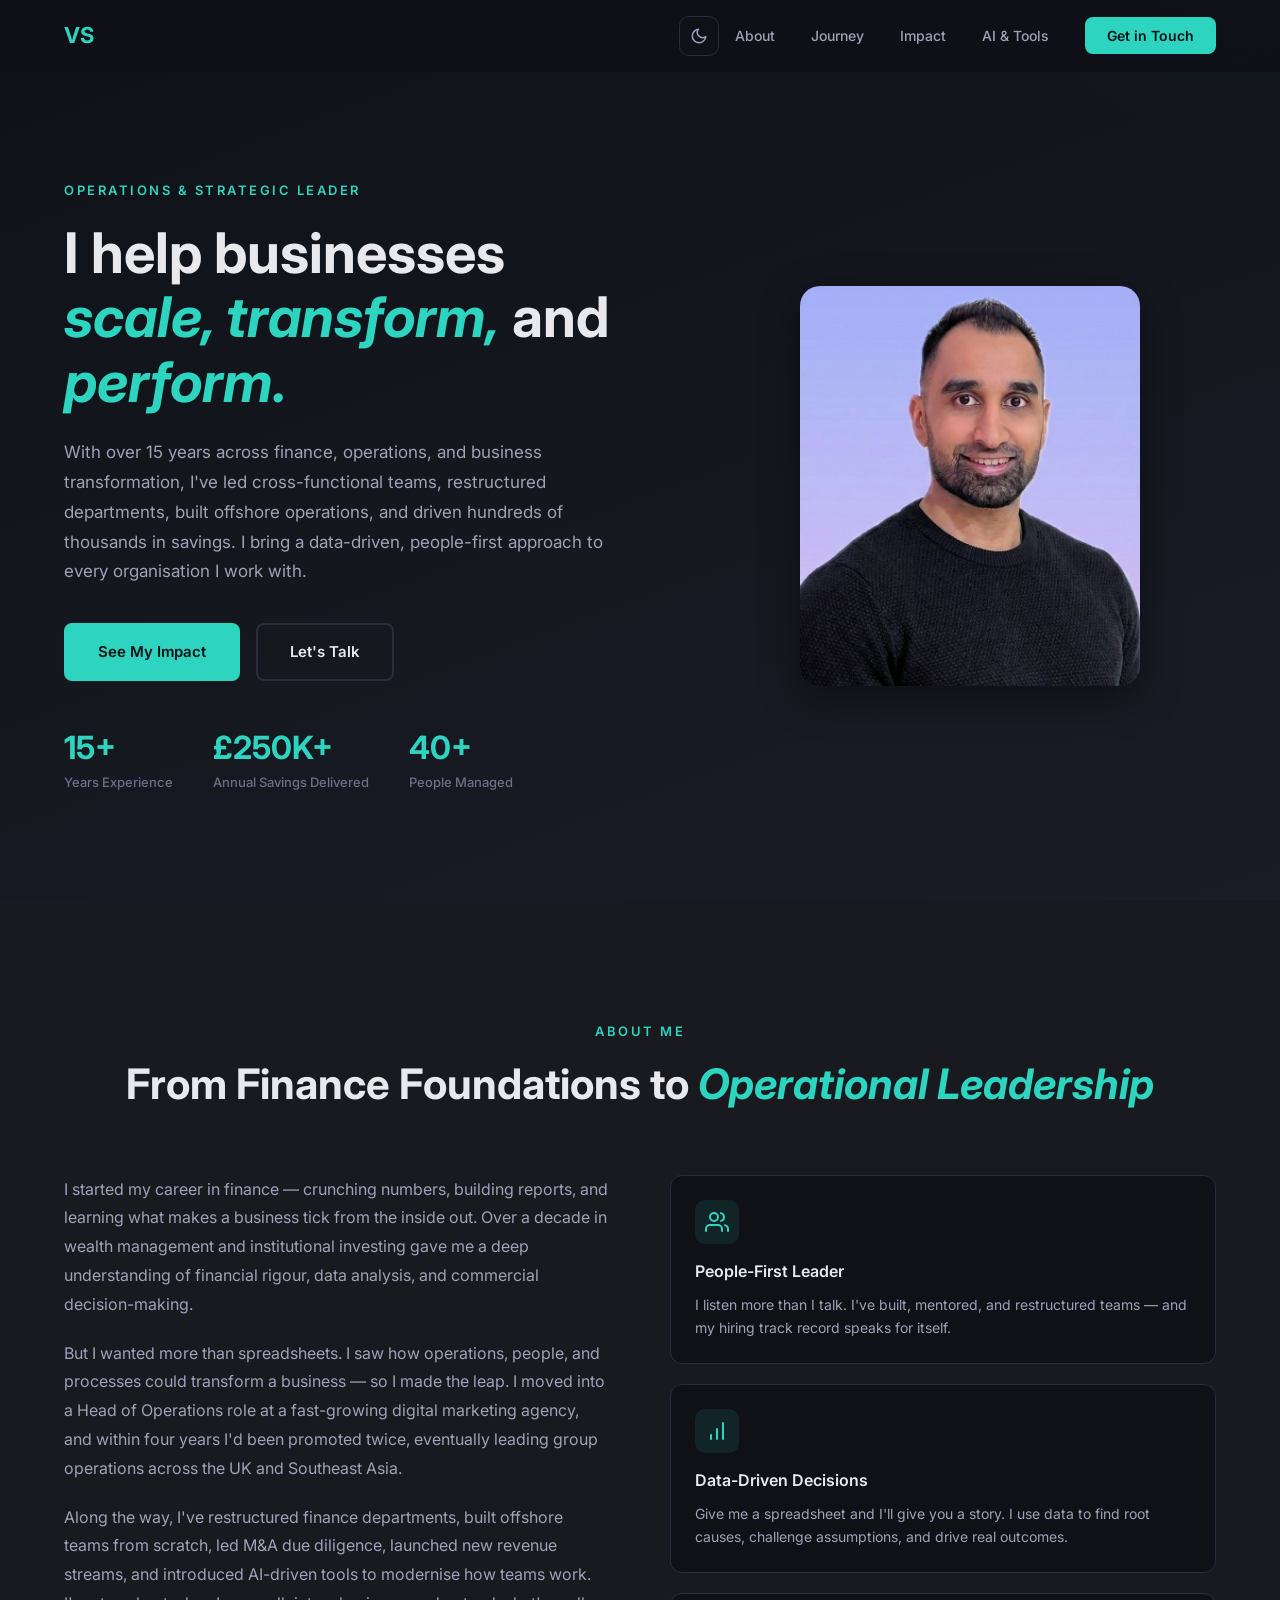
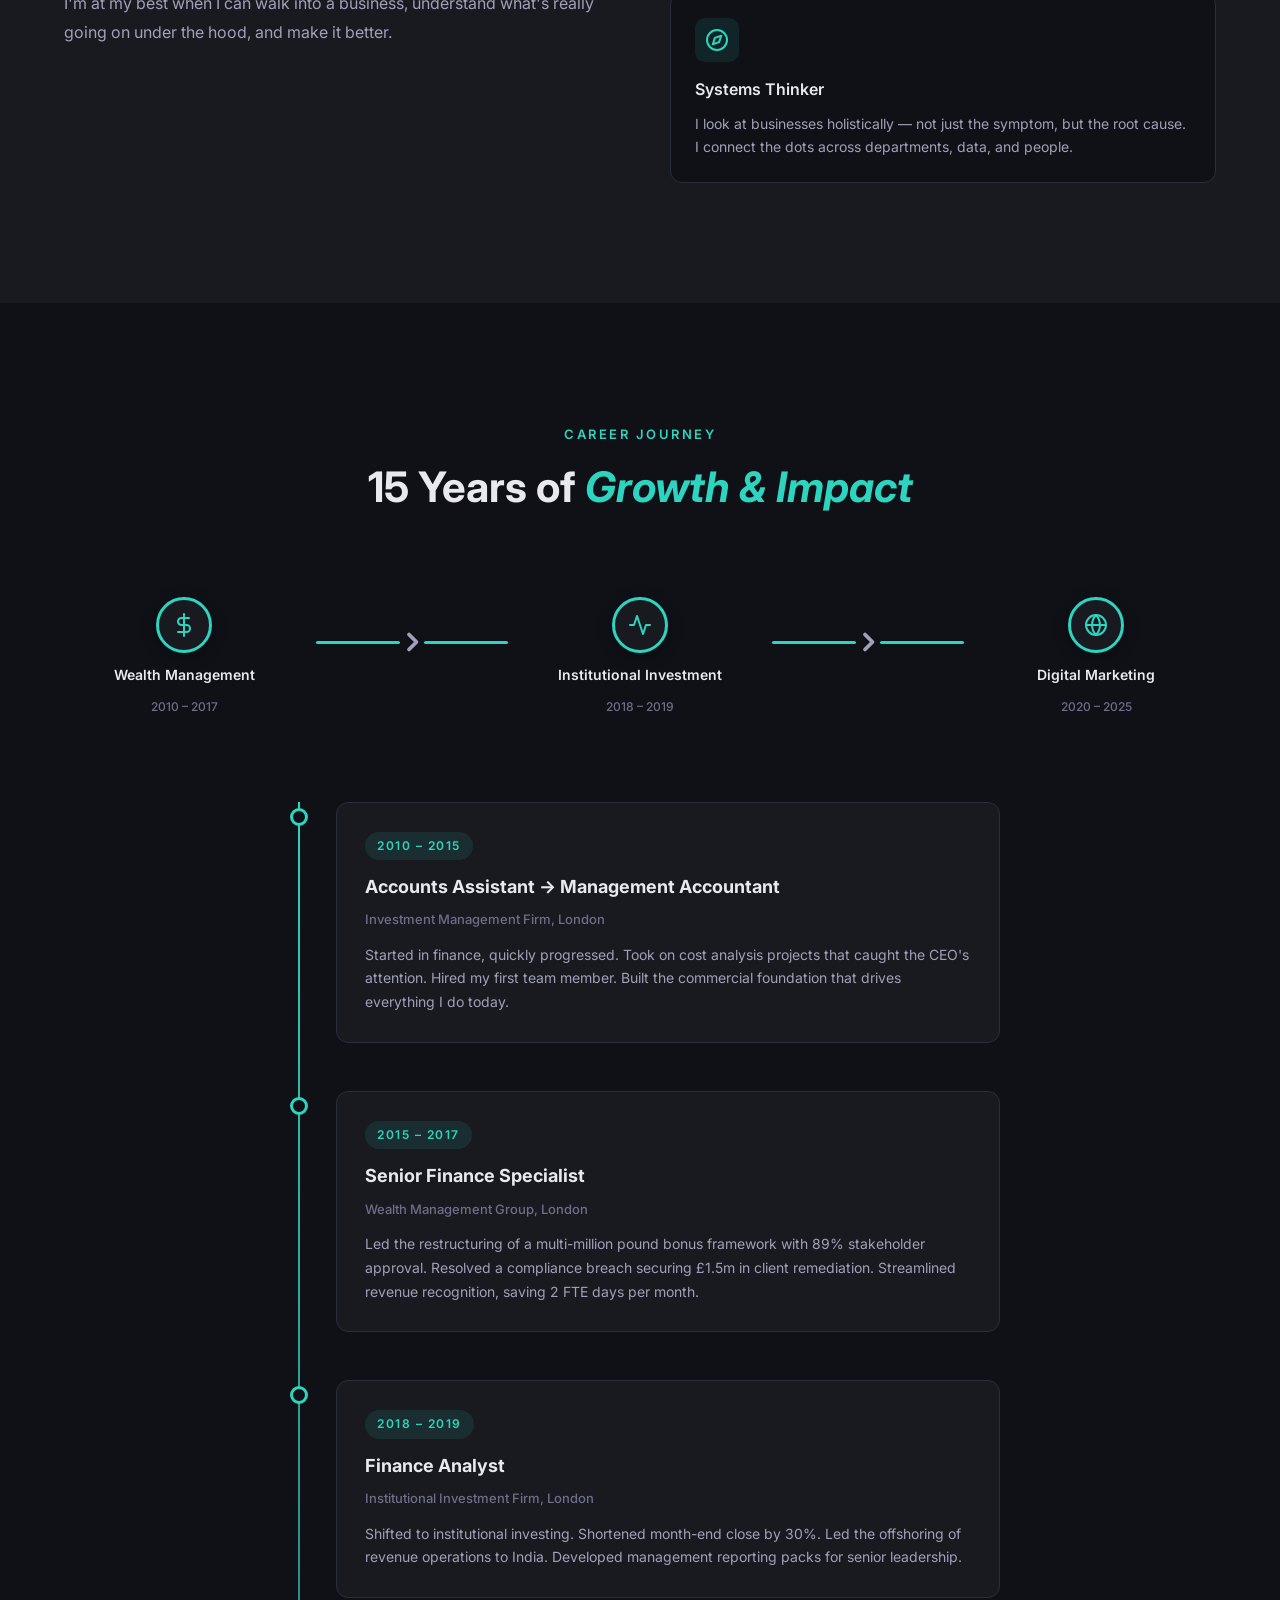
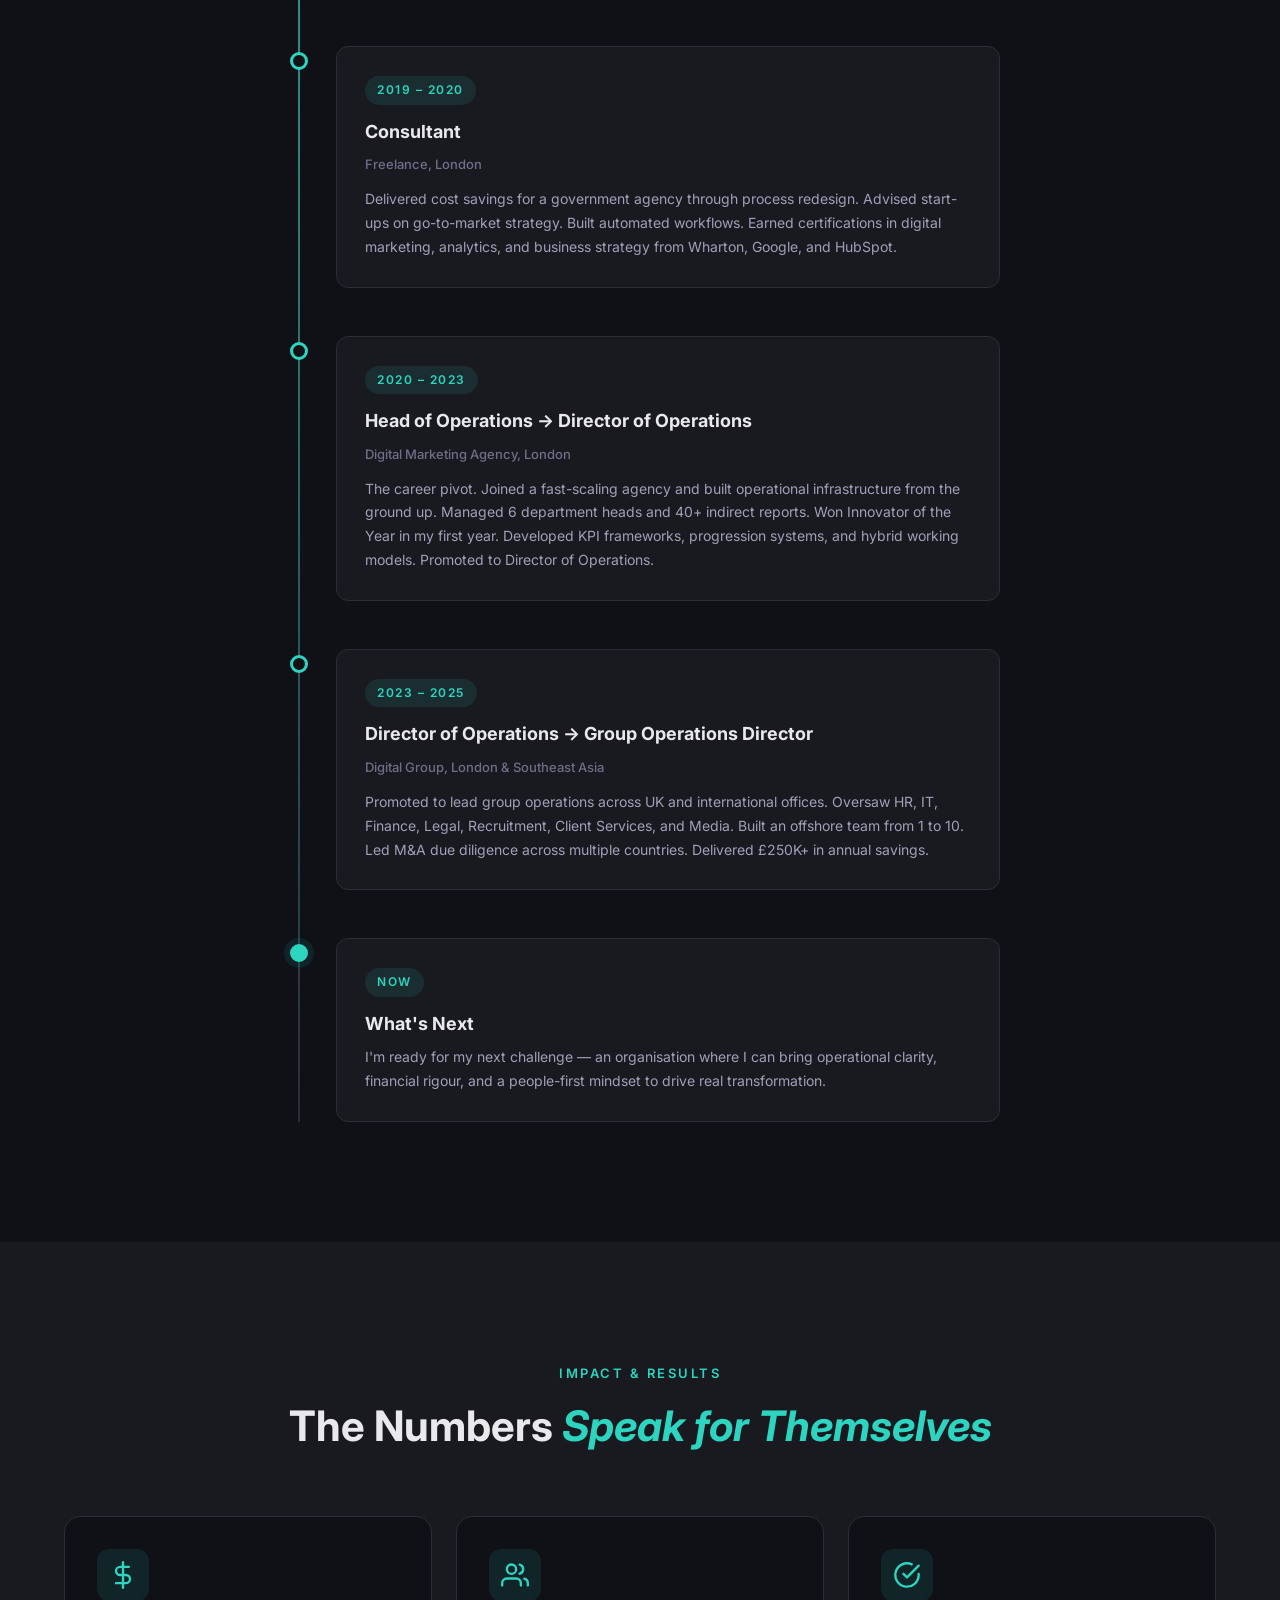
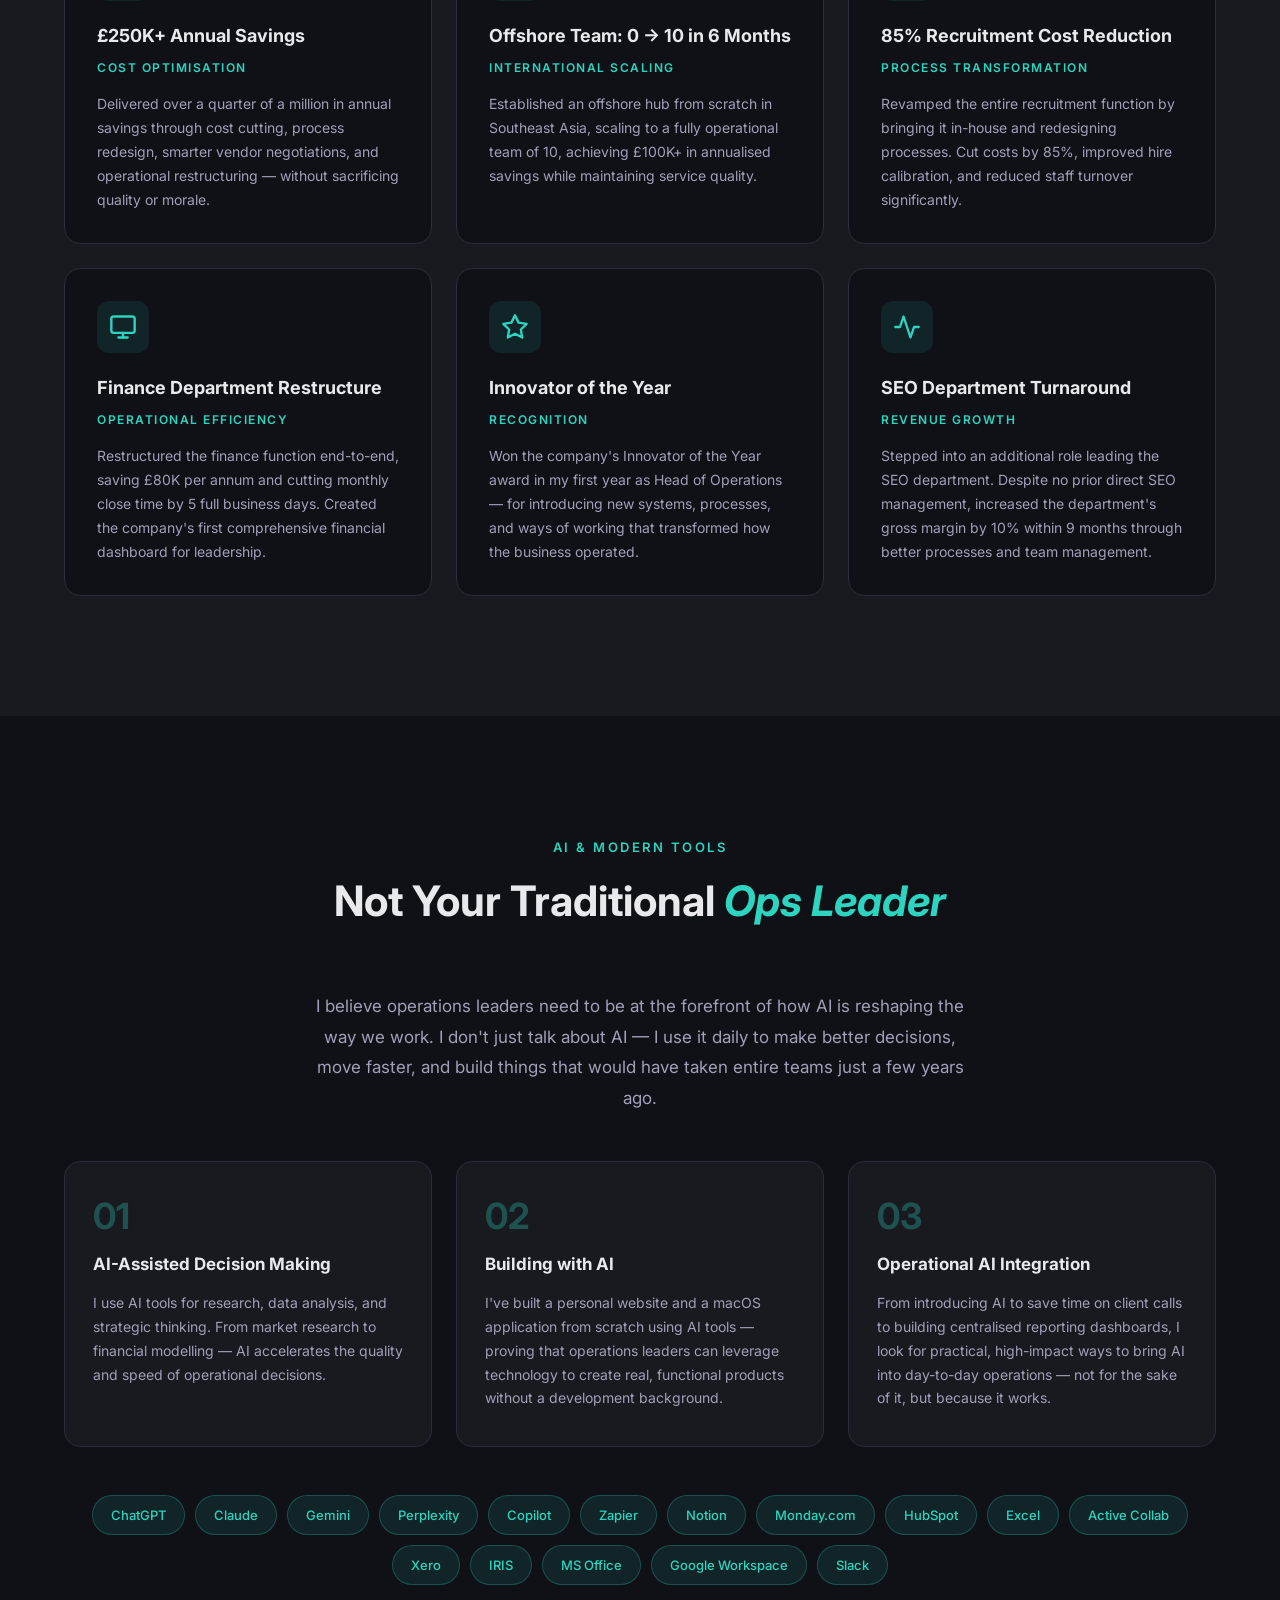
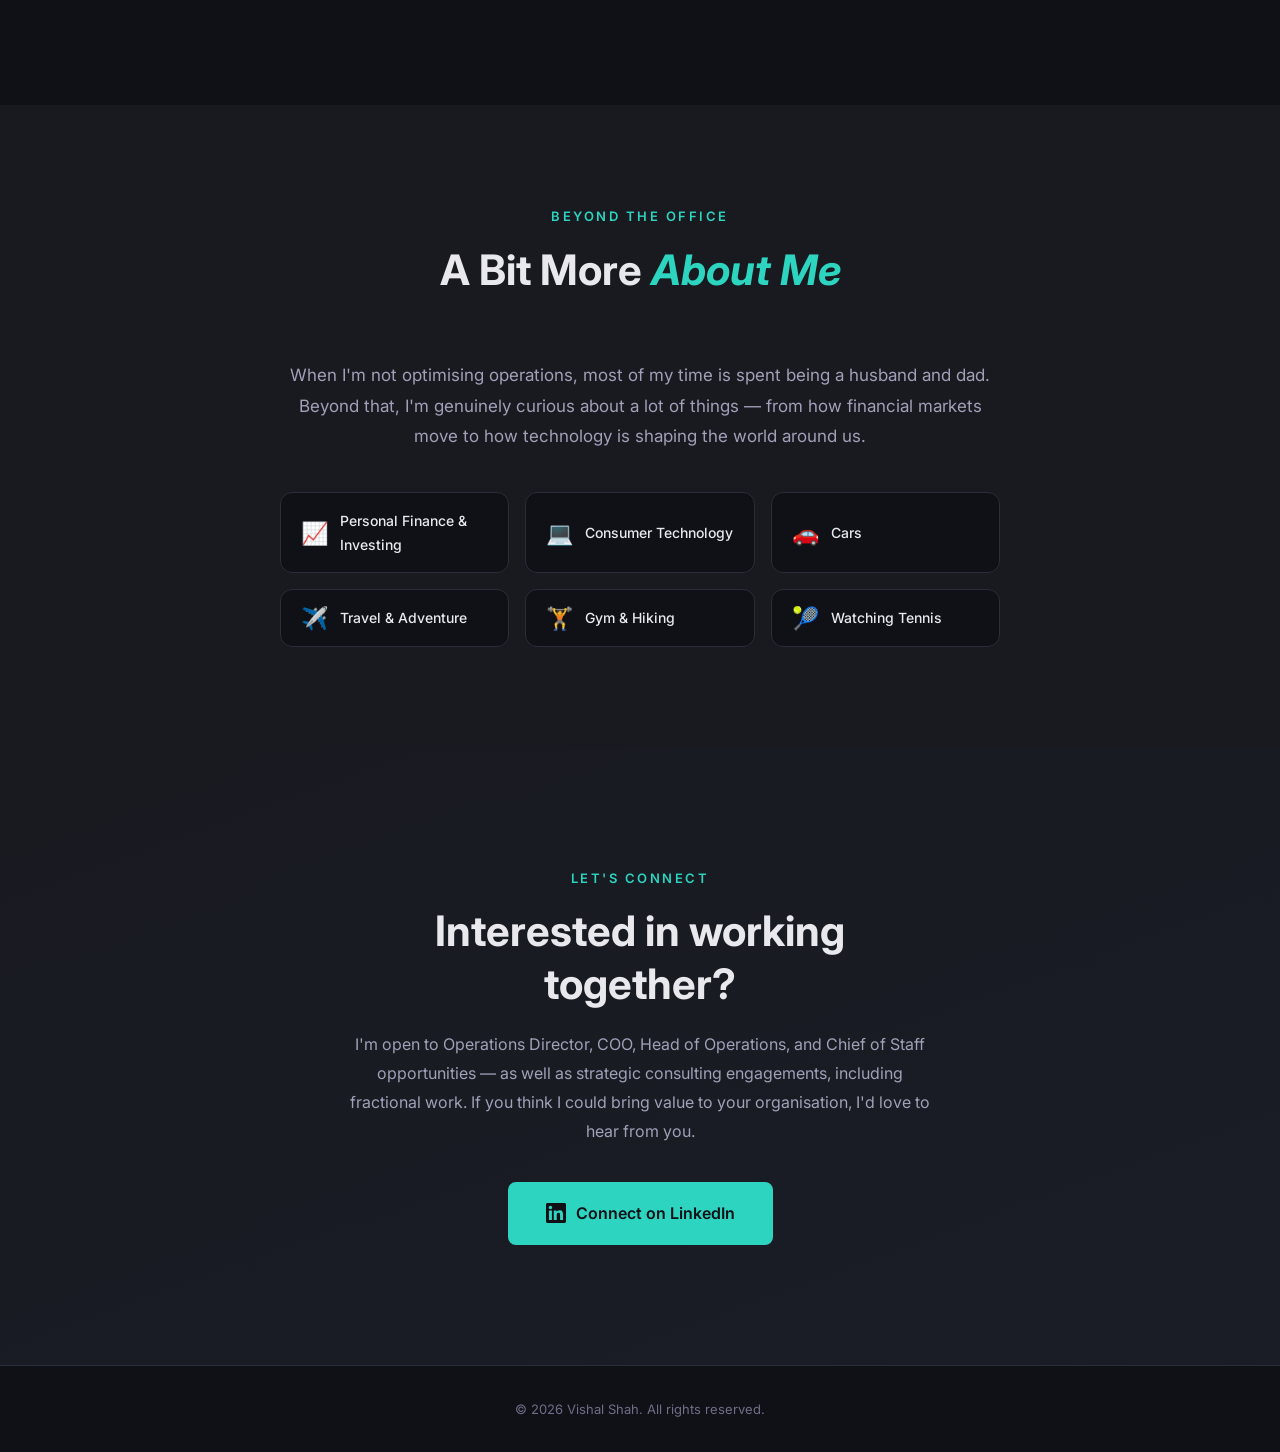
==== commit 7dbe6539: "Update personal intro and contact text; cache-bust headshot - "most of my time is spent being a husb" ====
--- a/index.html
+++ b/index.html
@@ -30,7 +30,7 @@
         .headshot{width:100%;max-width:340px;height:auto;border-radius:20px;object-fit:cover;object-position:top center}
     </style>
 
-    <link rel="preload" href="headshot.jpg" as="image" fetchpriority="high">
+    <link rel="preload" href="headshot.jpg?v=2" as="image" fetchpriority="high">
     <link rel="preconnect" href="https://fonts.googleapis.com">
     <link rel="preconnect" href="https://fonts.gstatic.com" crossorigin>
     <link rel="preload" as="style" href="https://fonts.googleapis.com/css2?family=Inter:ital,wght@0,400;0,500;0,600;0,700;1,400;1,500&display=swap" onload="this.onload=null;this.rel='stylesheet'">
@@ -91,7 +91,7 @@
                 </div>
             </div>
             <div class="hero-image">
-                <img src="headshot.jpg" alt="Vishal Shah — Operations Director" class="headshot" width="340" height="400" fetchpriority="high" decoding="async">
+                <img src="headshot.jpg?v=2" alt="Vishal Shah — Operations Director" class="headshot" width="340" height="400" fetchpriority="high" decoding="async">
             </div>
         </div>
     </section>
@@ -378,7 +378,7 @@
                 <h2 class="section-title">A Bit More <span class="text-accent">About Me</span></h2>
             </div>
             <div class="personal-content">
-                <p class="personal-intro">When I'm not optimising operations, most of my time is spent being a dad. Beyond that, I'm genuinely curious about a lot of things &mdash; from how financial markets move to how technology is shaping the world around us.</p>
+                <p class="personal-intro">When I'm not optimising operations, most of my time is spent being a husband and dad. Beyond that, I'm genuinely curious about a lot of things &mdash; from how financial markets move to how technology is shaping the world around us.</p>
                 <div class="interests-grid">
                     <div class="interest-item fade-up">
                         <span class="interest-emoji" aria-hidden="true">&#128200;</span>
@@ -415,7 +415,7 @@
             <div class="contact-content">
                 <p class="section-eyebrow">Let's Connect</p>
                 <h2 class="contact-title">Interested in working together?</h2>
-                <p class="contact-text">I'm open to Operations Director, COO, Head of Operations, and Chief of Staff opportunities &mdash; as well as strategic consulting engagements. If you think I could bring value to your organisation, I'd love to hear from you.</p>
+                <p class="contact-text">I'm open to Operations Director, COO, Head of Operations, and Chief of Staff opportunities &mdash; as well as strategic consulting engagements, including fractional work. If you think I could bring value to your organisation, I'd love to hear from you.</p>
                 <a href="https://www.linkedin.com/in/vishallink/" target="_blank" rel="noopener noreferrer" class="btn btn-primary btn-linkedin">
                     <svg width="20" height="20" viewBox="0 0 24 24" fill="currentColor"><path d="M20.447 20.452h-3.554v-5.569c0-1.328-.027-3.037-1.852-3.037-1.853 0-2.136 1.445-2.136 2.939v5.667H9.351V9h3.414v1.561h.046c.477-.9 1.637-1.85 3.37-1.85 3.601 0 4.267 2.37 4.267 5.455v6.286zM5.337 7.433c-1.144 0-2.063-.926-2.063-2.065 0-1.138.92-2.063 2.063-2.063 1.14 0 2.064.925 2.064 2.063 0 1.139-.925 2.065-2.064 2.065zm1.782 13.019H3.555V9h3.564v11.452zM22.225 0H1.771C.792 0 0 .774 0 1.729v20.542C0 23.227.792 24 1.771 24h20.451C23.2 24 24 23.227 24 22.271V1.729C24 .774 23.2 0 22.222 0h.003z"/></svg>
                     Connect on LinkedIn
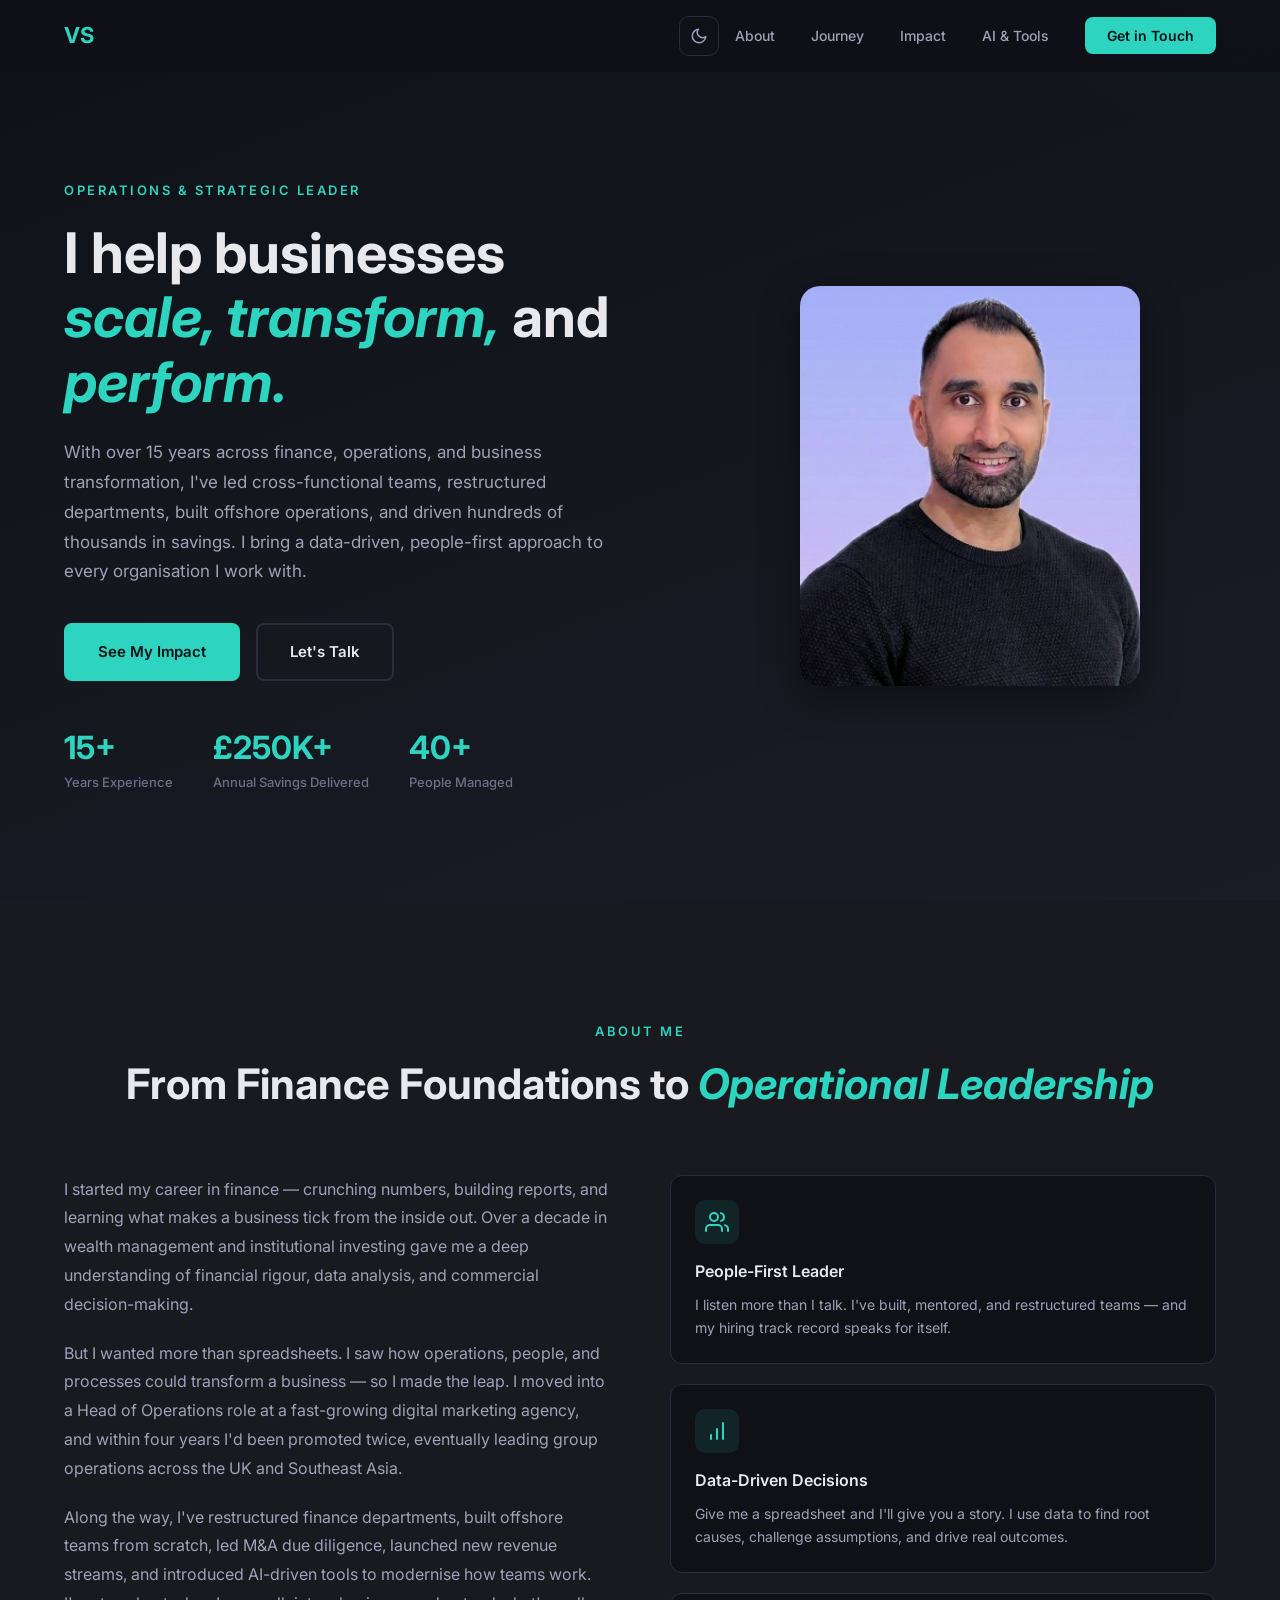
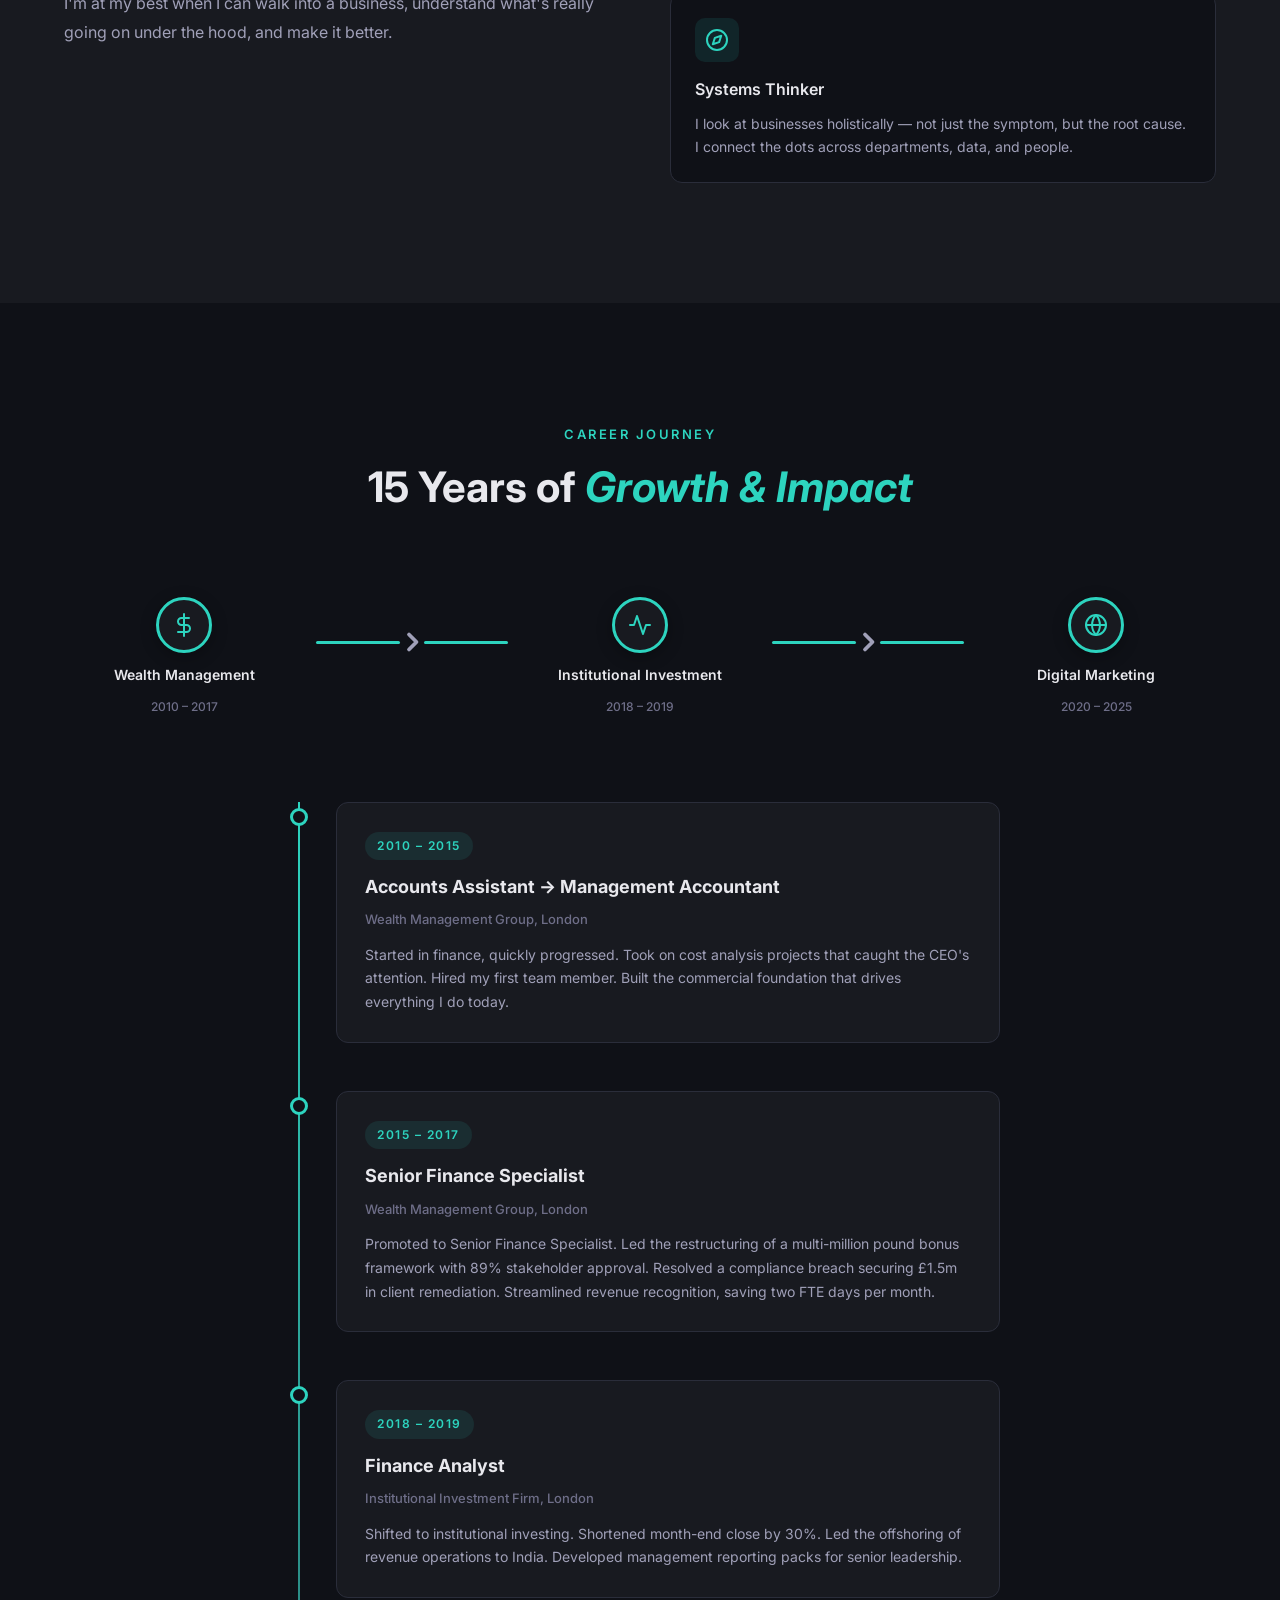
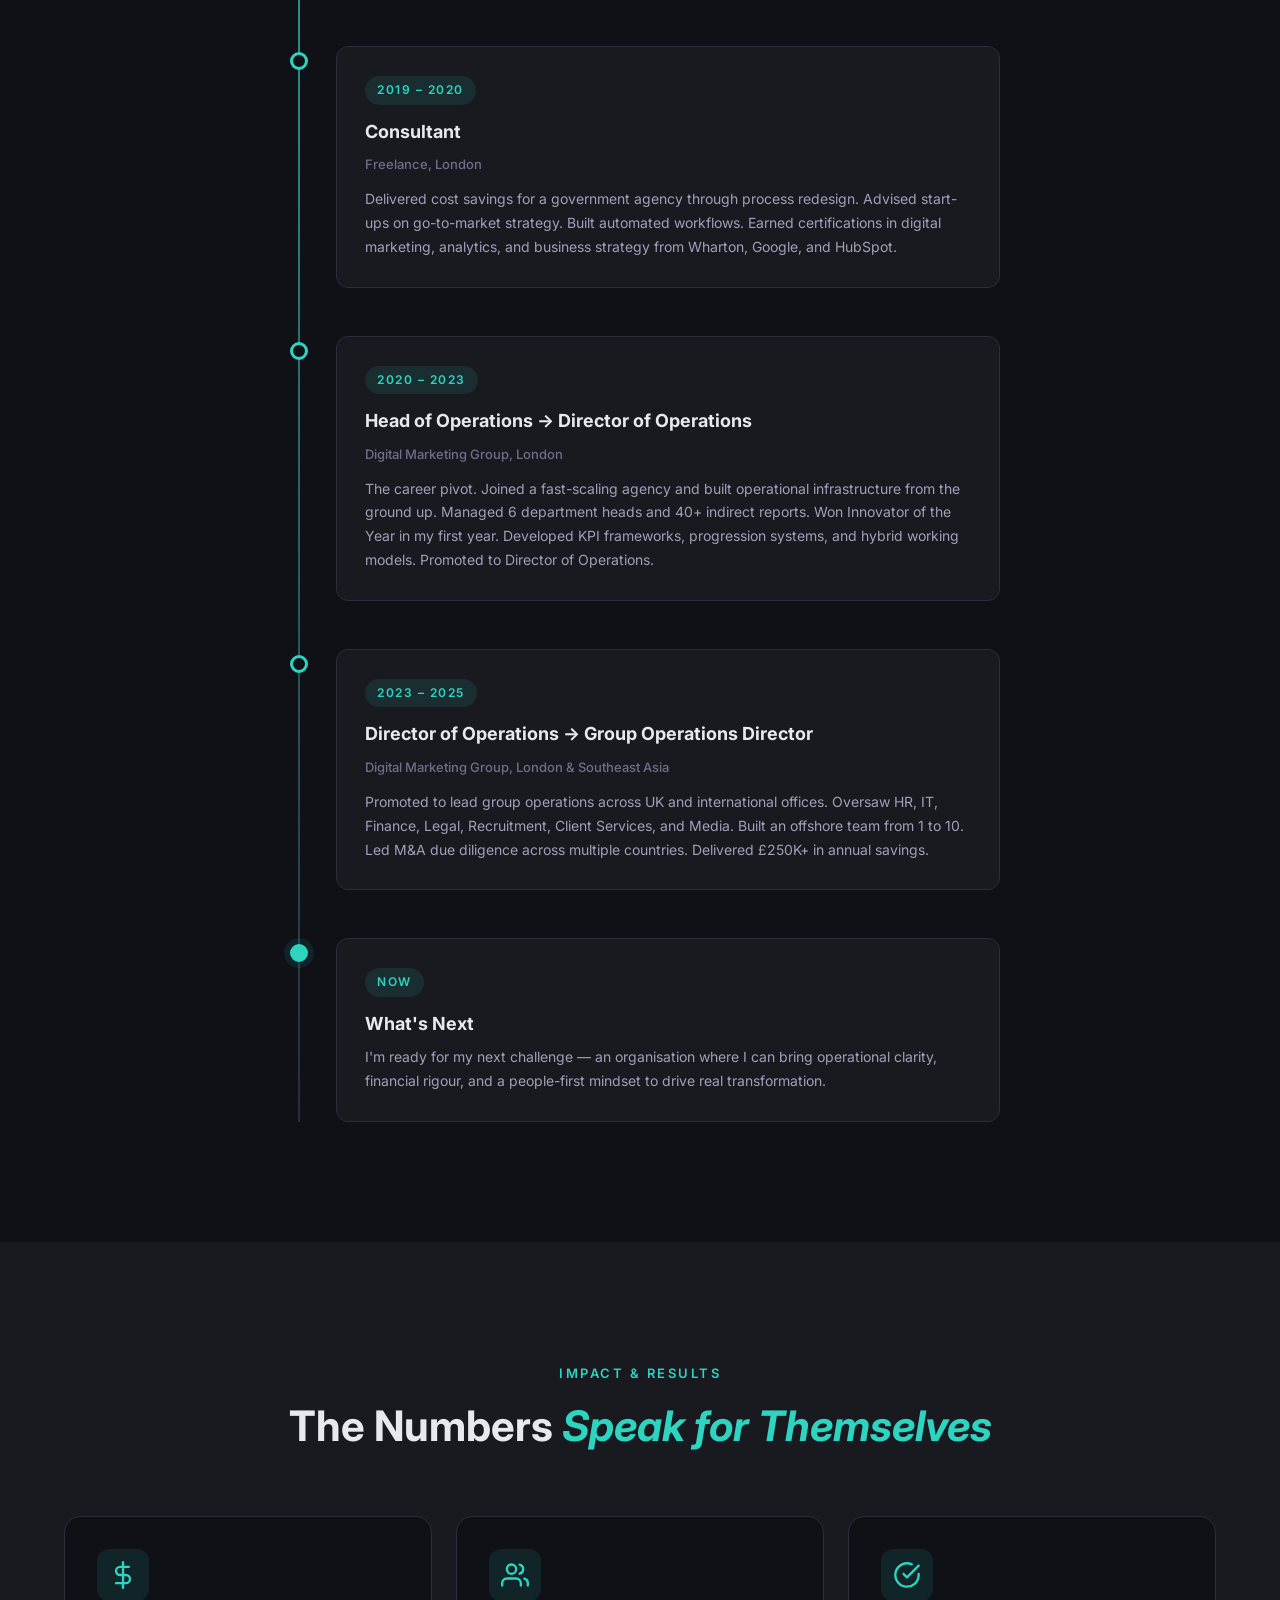
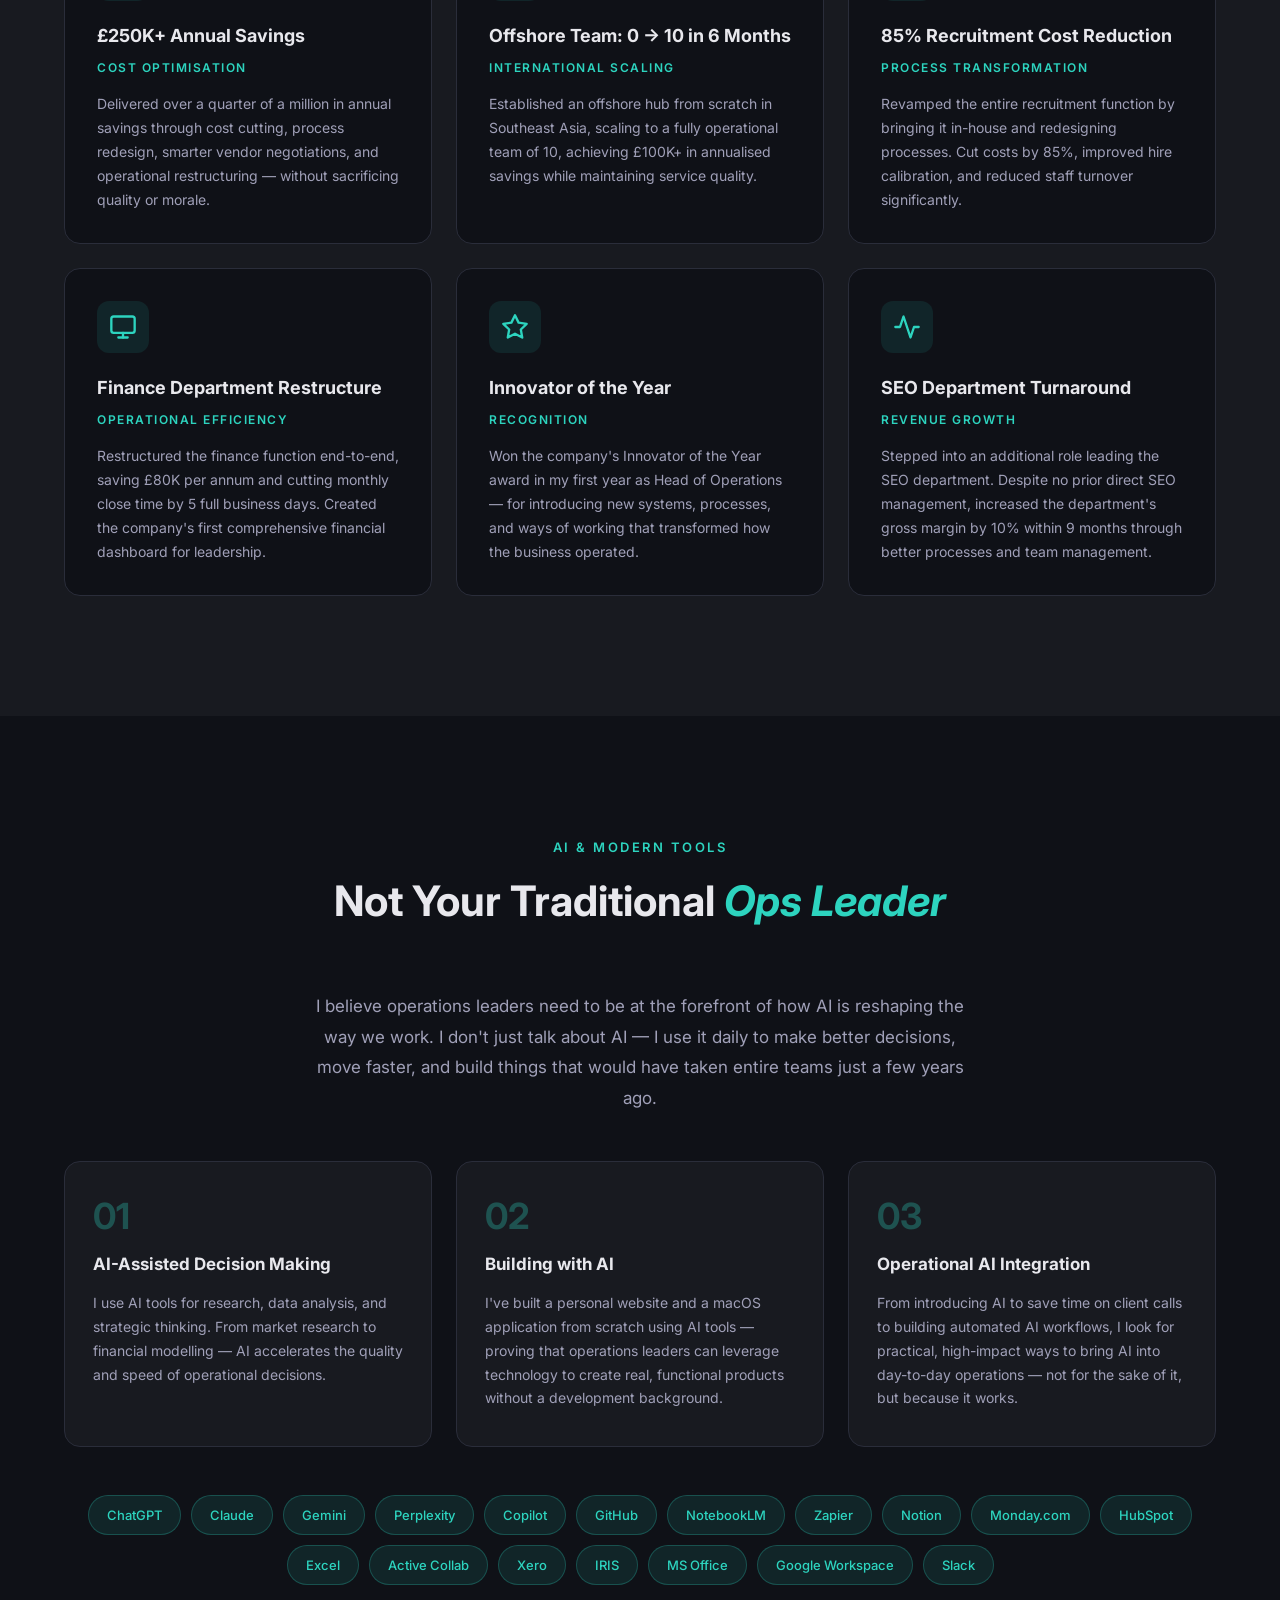
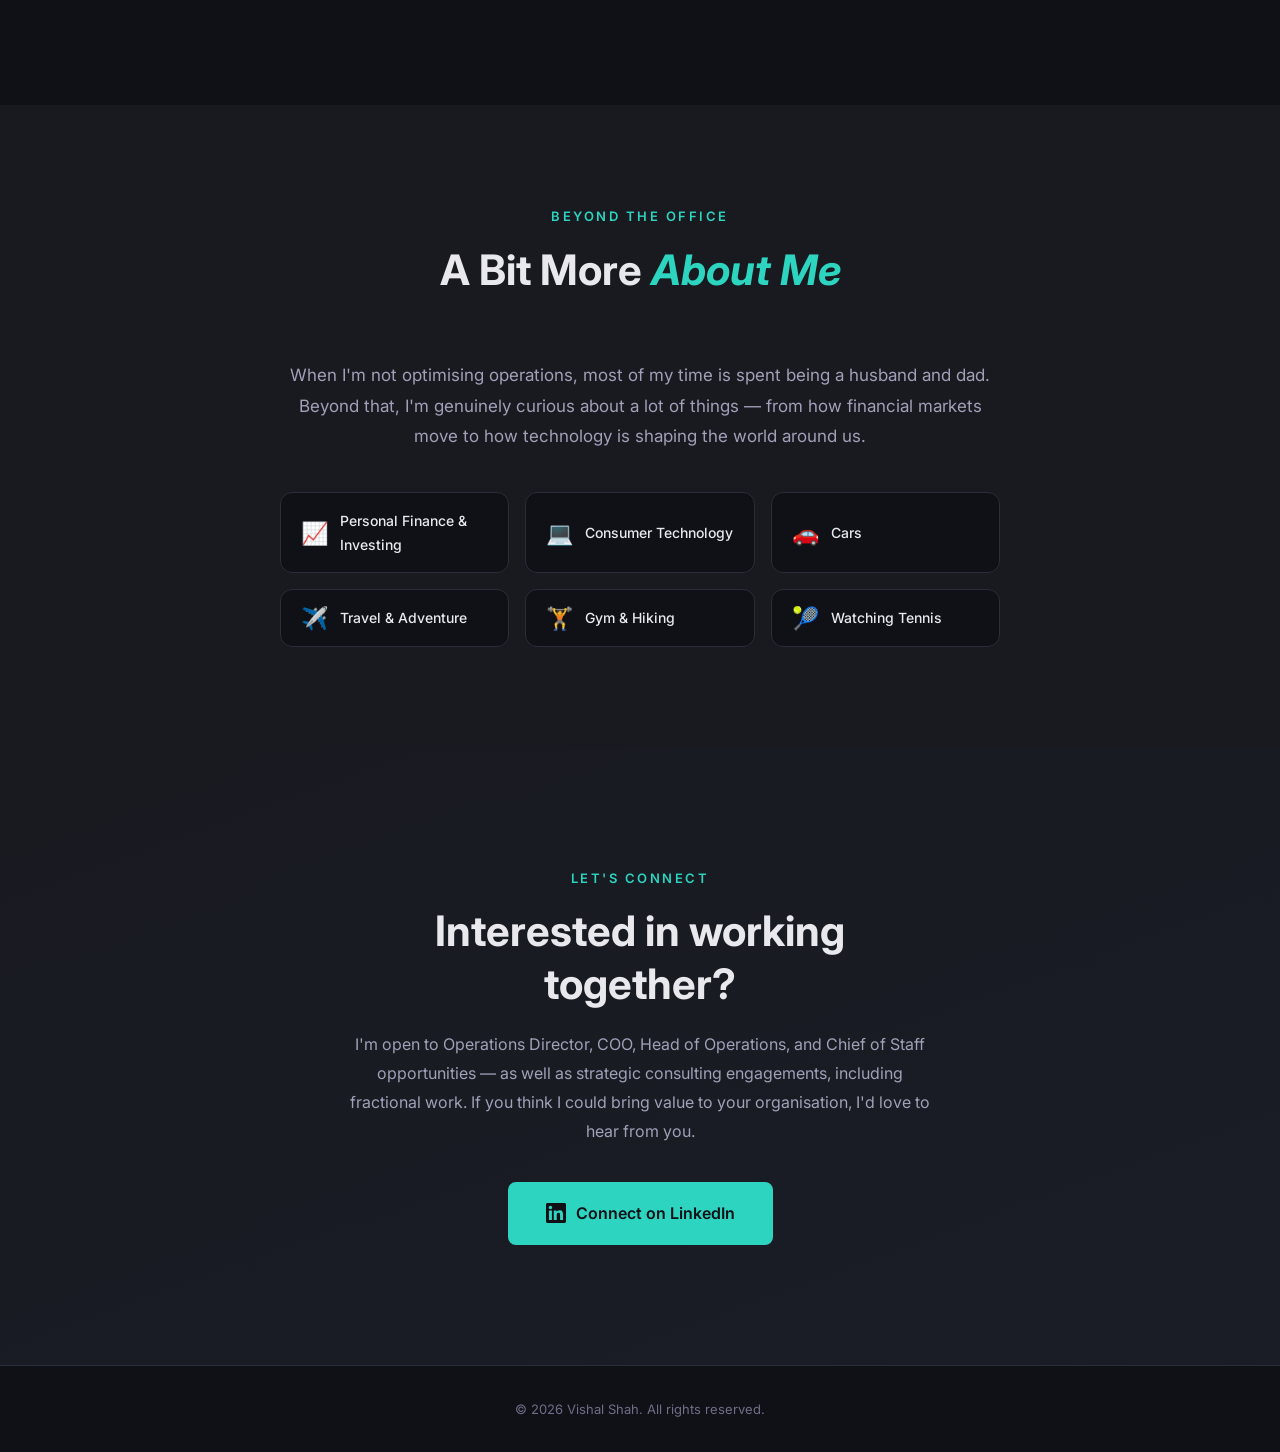
==== commit 4693dadc: "Refine timeline: company names, promotion callout, AI content - Senior Finance Specialist box: add "" ====
--- a/index.html
+++ b/index.html
@@ -193,7 +193,7 @@
                     <div class="timeline-content">
                         <span class="timeline-year">2010 &ndash; 2015</span>
                         <h3>Accounts Assistant &rarr; Management Accountant</h3>
-                        <p class="timeline-company">Investment Management Firm, London</p>
+                        <p class="timeline-company">Wealth Management Group, London</p>
                         <p>Started in finance, quickly progressed. Took on cost analysis projects that caught the CEO's attention. Hired my first team member. Built the commercial foundation that drives everything I do today.</p>
                     </div>
                 </div>
@@ -204,7 +204,7 @@
                         <span class="timeline-year">2015 &ndash; 2017</span>
                         <h3>Senior Finance Specialist</h3>
                         <p class="timeline-company">Wealth Management Group, London</p>
-                        <p>Led the restructuring of a multi-million pound bonus framework with 89% stakeholder approval. Resolved a compliance breach securing &pound;1.5m in client remediation. Streamlined revenue recognition, saving 2 FTE days per month.</p>
+                        <p>Promoted to Senior Finance Specialist. Led the restructuring of a multi-million pound bonus framework with 89% stakeholder approval. Resolved a compliance breach securing &pound;1.5m in client remediation. Streamlined revenue recognition, saving two FTE days per month.</p>
                     </div>
                 </div>
 
@@ -233,7 +233,7 @@
                     <div class="timeline-content">
                         <span class="timeline-year">2020 &ndash; 2023</span>
                         <h3>Head of Operations &rarr; Director of Operations</h3>
-                        <p class="timeline-company">Digital Marketing Agency, London</p>
+                        <p class="timeline-company">Digital Marketing Group, London</p>
                         <p>The career pivot. Joined a fast-scaling agency and built operational infrastructure from the ground up. Managed 6 department heads and 40+ indirect reports. Won Innovator of the Year in my first year. Developed KPI frameworks, progression systems, and hybrid working models. Promoted to Director of Operations.</p>
                     </div>
                 </div>
@@ -243,7 +243,7 @@
                     <div class="timeline-content">
                         <span class="timeline-year">2023 &ndash; 2025</span>
                         <h3>Director of Operations &rarr; Group Operations Director</h3>
-                        <p class="timeline-company">Digital Group, London &amp; Southeast Asia</p>
+                        <p class="timeline-company">Digital Marketing Group, London &amp; Southeast Asia</p>
                         <p>Promoted to lead group operations across UK and international offices. Oversaw HR, IT, Finance, Legal, Recruitment, Client Services, and Media. Built an offshore team from 1 to 10. Led M&amp;A due diligence across multiple countries. Delivered &pound;250K+ in annual savings.</p>
                     </div>
                 </div>
@@ -345,7 +345,7 @@
                     <div class="ai-card fade-up">
                         <div class="ai-card-number">03</div>
                         <h3>Operational AI Integration</h3>
-                        <p>From introducing AI to save time on client calls to building centralised reporting dashboards, I look for practical, high-impact ways to bring AI into day-to-day operations &mdash; not for the sake of it, but because it works.</p>
+                        <p>From introducing AI to save time on client calls to building automated AI workflows, I look for practical, high-impact ways to bring AI into day-to-day operations &mdash; not for the sake of it, but because it works.</p>
                     </div>
                 </div>
                 <div class="ai-tools-list">
@@ -354,6 +354,8 @@
                     <span class="tool-tag">Gemini</span>
                     <span class="tool-tag">Perplexity</span>
                     <span class="tool-tag">Copilot</span>
+                    <span class="tool-tag">GitHub</span>
+                    <span class="tool-tag">NotebookLM</span>
                     <span class="tool-tag">Zapier</span>
                     <span class="tool-tag">Notion</span>
                     <span class="tool-tag">Monday.com</span>
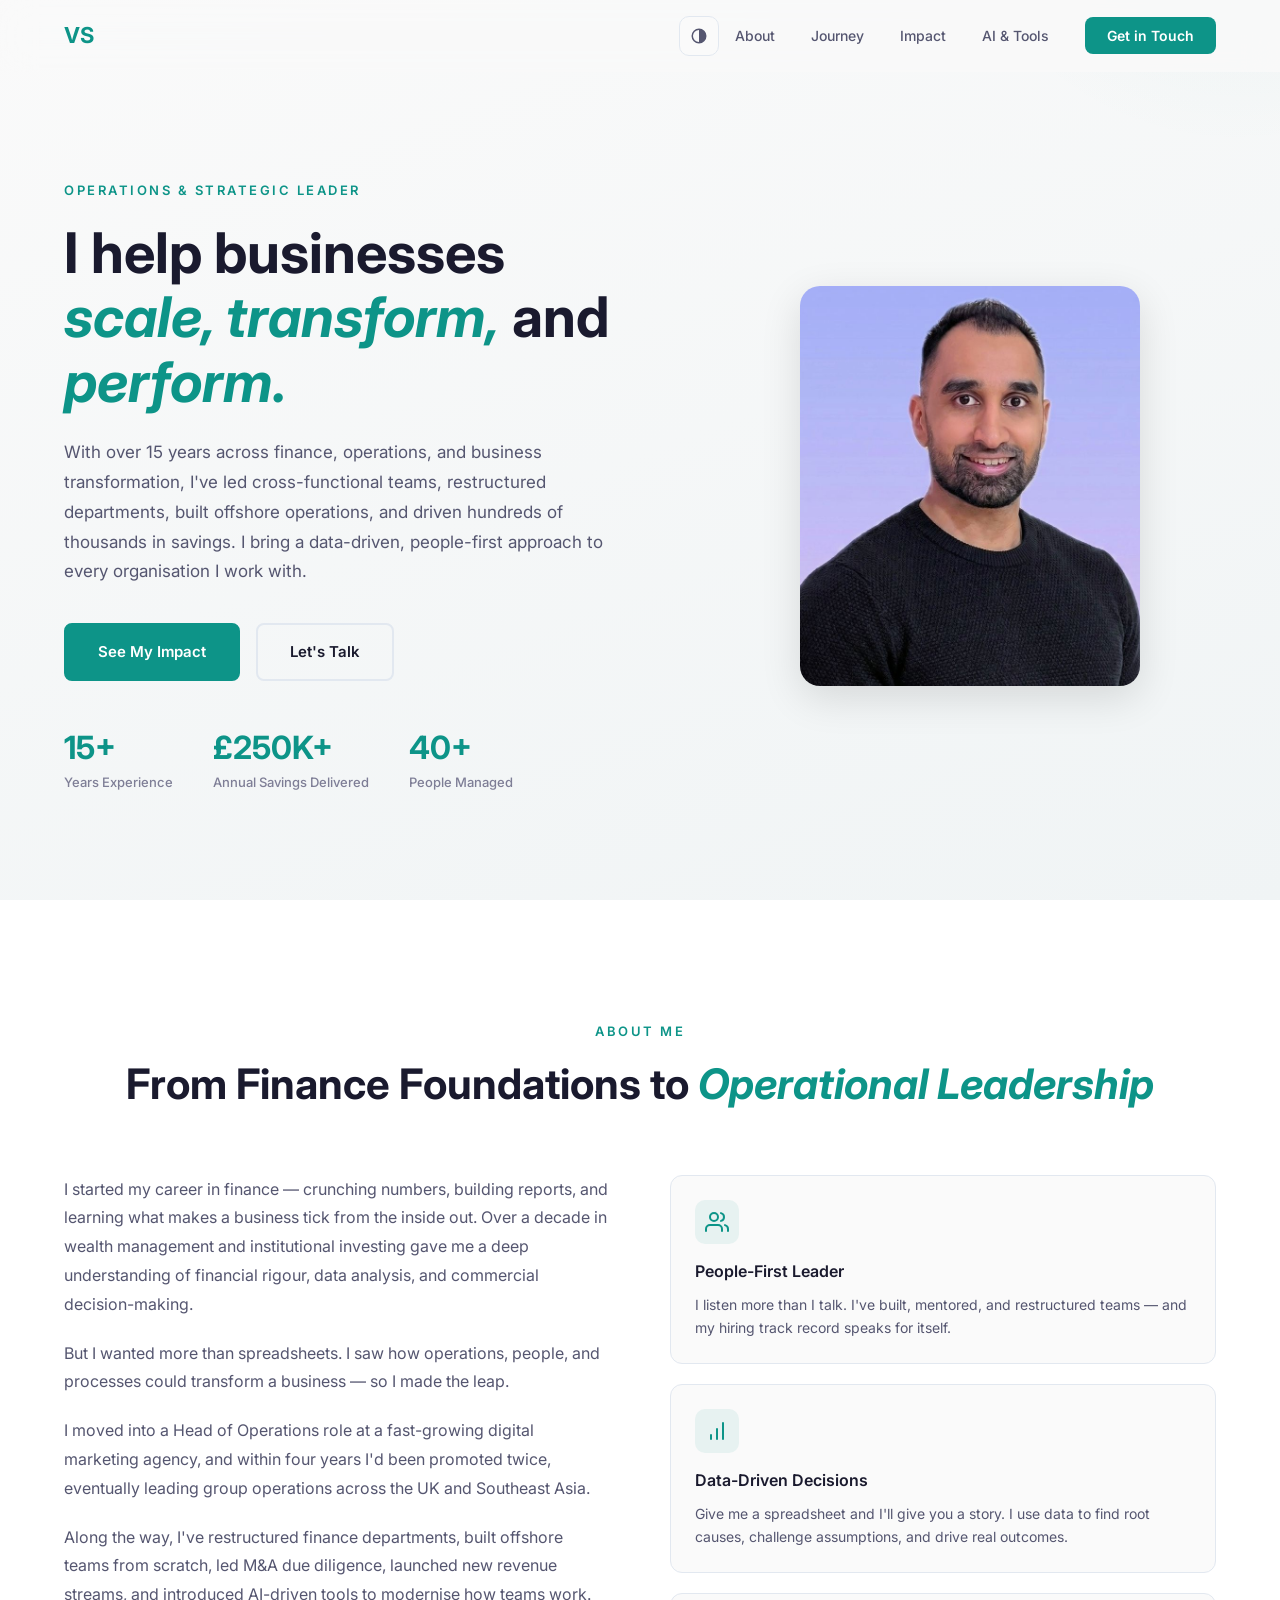
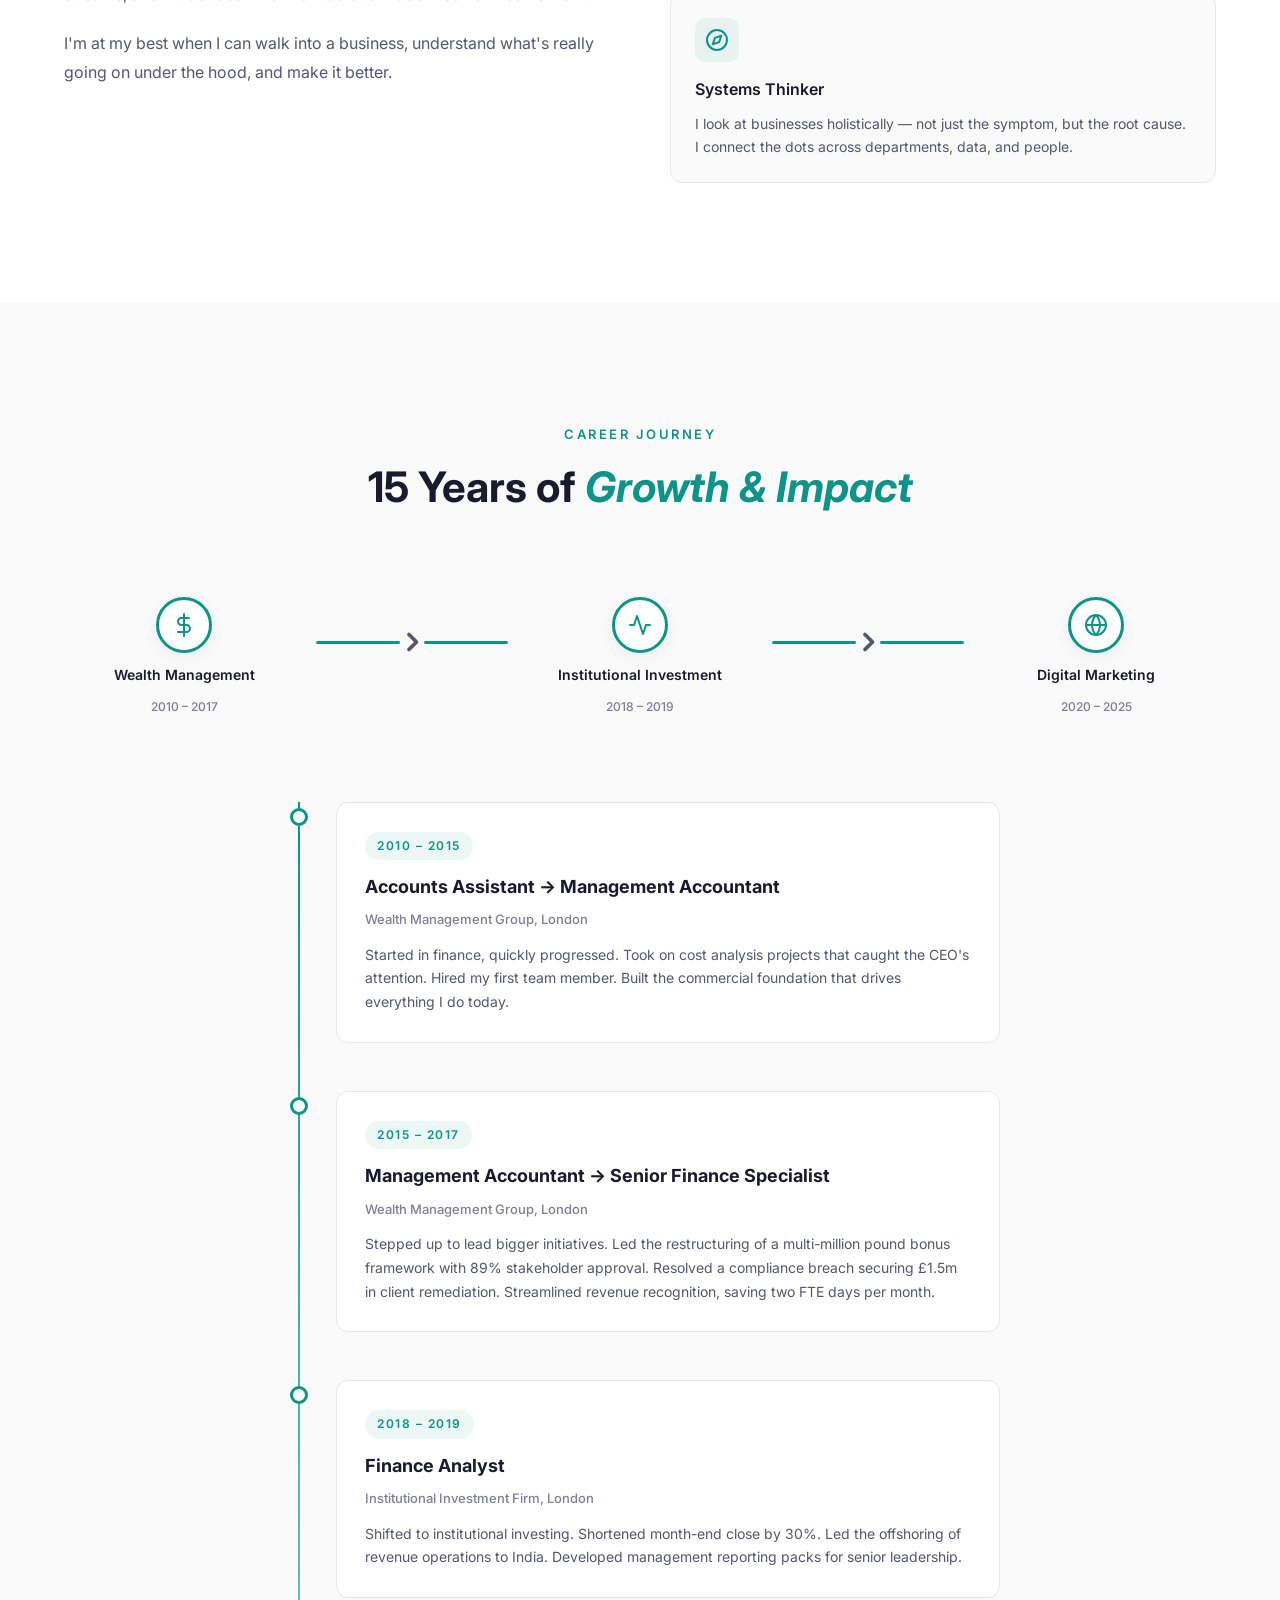
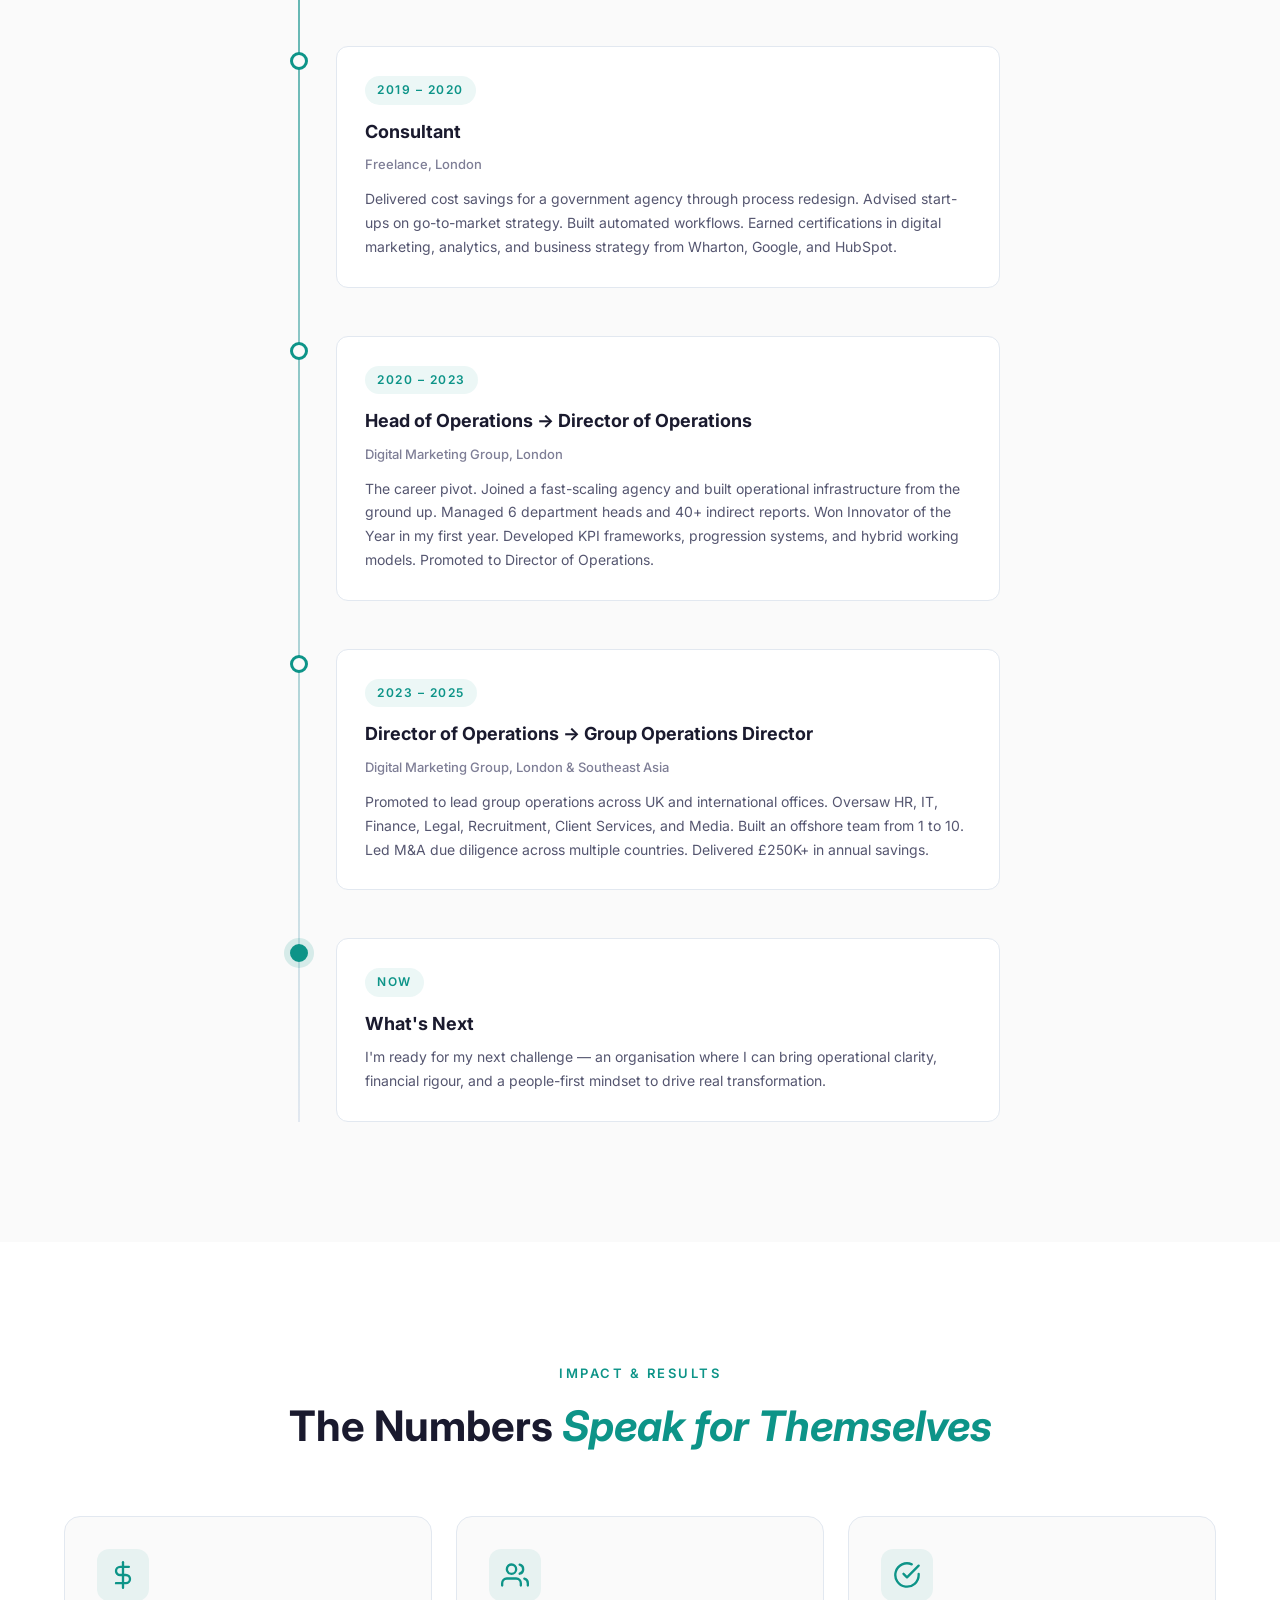
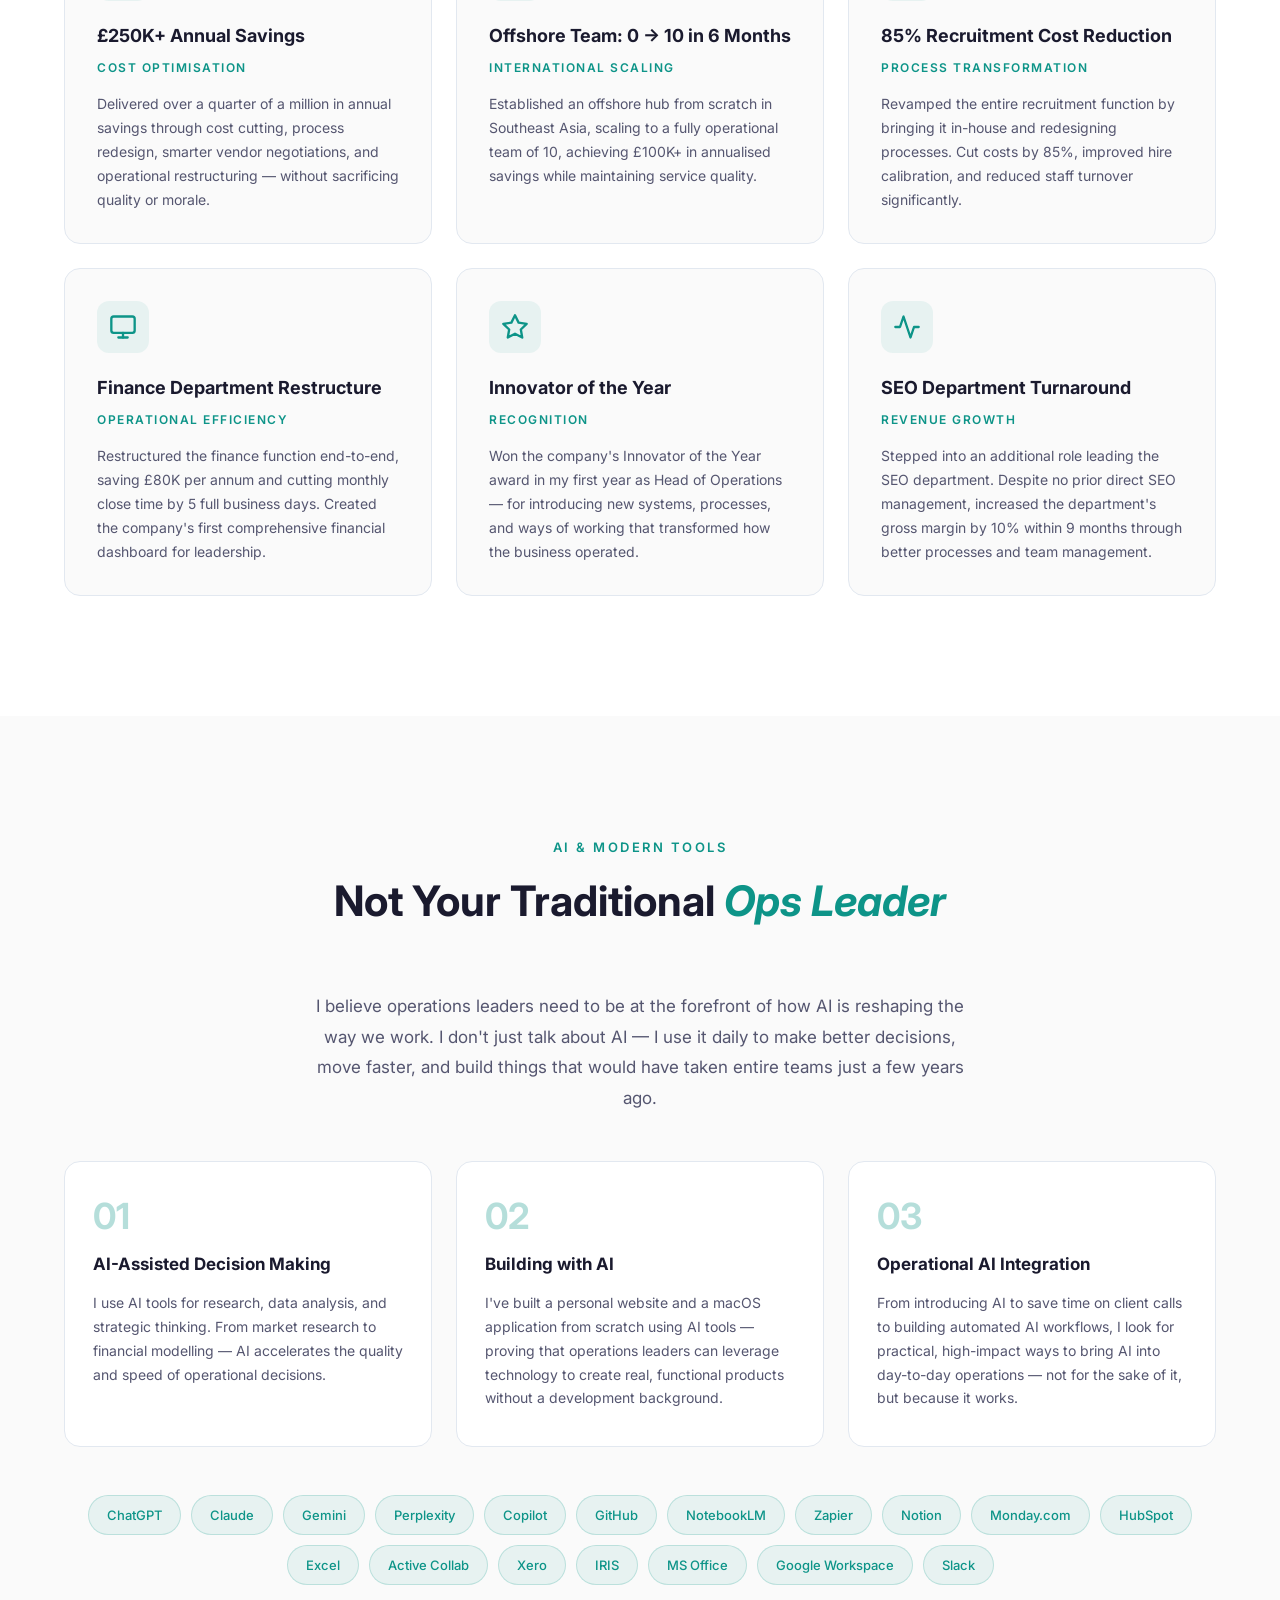
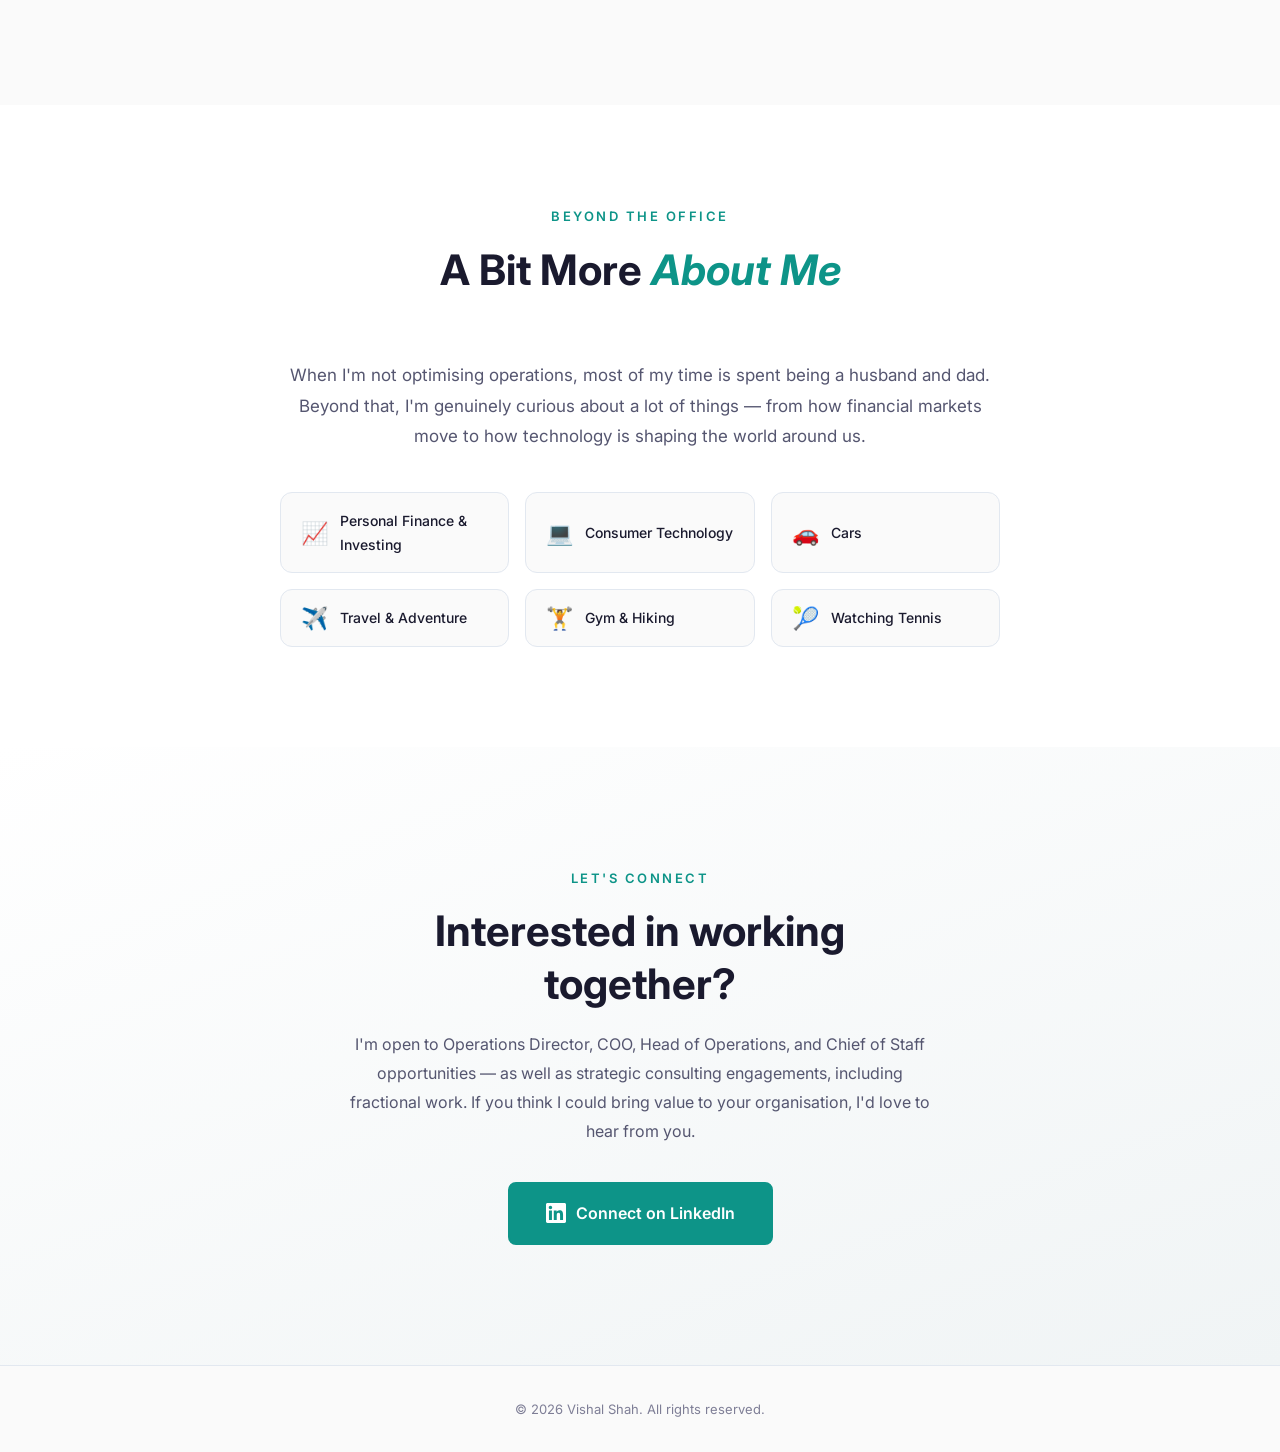
==== commit 4632aa70: "Add System/Light/Dark theme cycle + content polish Theme system: - Default to OS preference instead " ====
--- a/index.html
+++ b/index.html
@@ -3,6 +3,7 @@
 <head>
     <meta charset="UTF-8">
     <meta name="viewport" content="width=device-width, initial-scale=1.0">
+    <meta name="color-scheme" content="light dark">
     <title>Vishal Shah | Operations Leader</title>
     <meta name="description" content="Vishal Shah — Operations Director specialising in business transformation, financial excellence, and people and process optimisation.">
 
@@ -21,8 +22,8 @@
 
     <!-- Critical CSS for instant first paint -->
     <style>
-        :root{--color-bg:#FAFAFA;--color-text:#1A1A2E;--color-accent:#0D9488;--color-nav-bg:rgba(250,250,250,0.85);--nav-height:72px}
-        [data-theme="dark"]{--color-bg:#0F1117;--color-text:#E8E8ED;--color-accent:#2DD4BF;--color-nav-bg:rgba(15,17,23,0.9)}
+        :root{color-scheme:light;--color-bg:#FAFAFA;--color-text:#1A1A2E;--color-accent:#0D9488;--color-nav-bg:rgba(250,250,250,0.85);--nav-height:72px}
+        [data-theme="dark"]{color-scheme:dark;--color-bg:#0F1117;--color-text:#E8E8ED;--color-accent:#2DD4BF;--color-nav-bg:rgba(15,17,23,0.9)}
         *,*::before,*::after{margin:0;padding:0;box-sizing:border-box}
         body{font-family:-apple-system,BlinkMacSystemFont,sans-serif;background:var(--color-bg);color:var(--color-text)}
         .nav{position:fixed;top:0;left:0;right:0;z-index:1000;background:var(--color-nav-bg);backdrop-filter:blur(12px);height:var(--nav-height)}
@@ -30,12 +31,26 @@
         .headshot{width:100%;max-width:340px;height:auto;border-radius:20px;object-fit:cover;object-position:top center}
     </style>
 
+    <!-- Inline theme init: runs before paint to avoid flash -->
+    <script>
+        (function() {
+            var saved = localStorage.getItem('theme');
+            var mode = (saved === 'light' || saved === 'dark') ? saved : 'system';
+            var theme = mode;
+            if (mode === 'system') {
+                theme = (window.matchMedia && window.matchMedia('(prefers-color-scheme: dark)').matches) ? 'dark' : 'light';
+            }
+            document.documentElement.setAttribute('data-theme', theme);
+            document.documentElement.setAttribute('data-theme-mode', mode);
+        })();
+    </script>
+
     <link rel="preload" href="headshot.jpg?v=2" as="image" fetchpriority="high">
     <link rel="preconnect" href="https://fonts.googleapis.com">
     <link rel="preconnect" href="https://fonts.gstatic.com" crossorigin>
     <link rel="preload" as="style" href="https://fonts.googleapis.com/css2?family=Inter:ital,wght@0,400;0,500;0,600;0,700;1,400;1,500&display=swap" onload="this.onload=null;this.rel='stylesheet'">
     <noscript><link href="https://fonts.googleapis.com/css2?family=Inter:ital,wght@0,400;0,500;0,600;0,700;1,400;1,500&display=swap" rel="stylesheet"></noscript>
-    <link rel="stylesheet" href="styles.css?v=4">
+    <link rel="stylesheet" href="styles.css?v=5">
 </head>
 <body>
     <!-- Navigation -->
@@ -43,7 +58,8 @@
         <div class="nav-container">
             <a href="#hero" class="nav-logo">VS</a>
             <div class="nav-right">
-                <button class="theme-toggle" id="theme-toggle" aria-label="Toggle dark mode">
+                <button class="theme-toggle" id="theme-toggle" aria-label="Theme: system">
+                    <svg class="icon-system" width="18" height="18" viewBox="0 0 24 24" fill="none" stroke="currentColor" stroke-width="2" stroke-linecap="round" stroke-linejoin="round"><circle cx="12" cy="12" r="9"/><path d="M12 3 a9 9 0 0 1 0 18 z" fill="currentColor" stroke="none"/></svg>
                     <svg class="icon-sun" width="18" height="18" viewBox="0 0 24 24" fill="none" stroke="currentColor" stroke-width="2" stroke-linecap="round" stroke-linejoin="round"><circle cx="12" cy="12" r="5"/><line x1="12" y1="1" x2="12" y2="3"/><line x1="12" y1="21" x2="12" y2="23"/><line x1="4.22" y1="4.22" x2="5.64" y2="5.64"/><line x1="18.36" y1="18.36" x2="19.78" y2="19.78"/><line x1="1" y1="12" x2="3" y2="12"/><line x1="21" y1="12" x2="23" y2="12"/><line x1="4.22" y1="19.78" x2="5.64" y2="18.36"/><line x1="18.36" y1="5.64" x2="19.78" y2="4.22"/></svg>
                     <svg class="icon-moon" width="18" height="18" viewBox="0 0 24 24" fill="none" stroke="currentColor" stroke-width="2" stroke-linecap="round" stroke-linejoin="round"><path d="M21 12.79A9 9 0 1 1 11.21 3 7 7 0 0 0 21 12.79z"/></svg>
                 </button>
@@ -106,8 +122,10 @@
             <div class="about-grid">
                 <div class="about-text">
                     <p>I started my career in finance &mdash; crunching numbers, building reports, and learning what makes a business tick from the inside out. Over a decade in wealth management and institutional investing gave me a deep understanding of financial rigour, data analysis, and commercial decision-making.</p>
-                    <p>But I wanted more than spreadsheets. I saw how operations, people, and processes could transform a business &mdash; so I made the leap. I moved into a Head of Operations role at a fast-growing digital marketing agency, and within four years I'd been promoted twice, eventually leading group operations across the UK and Southeast Asia.</p>
-                    <p>Along the way, I've restructured finance departments, built offshore teams from scratch, led M&amp;A due diligence, launched new revenue streams, and introduced AI-driven tools to modernise how teams work. I'm at my best when I can walk into a business, understand what's really going on under the hood, and make it better.</p>
+                    <p>But I wanted more than spreadsheets. I saw how operations, people, and processes could transform a business &mdash; so I made the leap.</p>
+                    <p>I moved into a Head of Operations role at a fast-growing digital marketing agency, and within four years I'd been promoted twice, eventually leading group operations across the UK and Southeast Asia.</p>
+                    <p>Along the way, I've restructured finance departments, built offshore teams from scratch, led M&amp;A due diligence, launched new revenue streams, and introduced AI-driven tools to modernise how teams work.</p>
+                    <p>I'm at my best when I can walk into a business, understand what's really going on under the hood, and make it better.</p>
                 </div>
                 <div class="about-highlights">
                     <div class="highlight-card fade-up">
@@ -202,9 +220,9 @@
                     <div class="timeline-dot"></div>
                     <div class="timeline-content">
                         <span class="timeline-year">2015 &ndash; 2017</span>
-                        <h3>Senior Finance Specialist</h3>
+                        <h3>Management Accountant &rarr; Senior Finance Specialist</h3>
                         <p class="timeline-company">Wealth Management Group, London</p>
-                        <p>Promoted to Senior Finance Specialist. Led the restructuring of a multi-million pound bonus framework with 89% stakeholder approval. Resolved a compliance breach securing &pound;1.5m in client remediation. Streamlined revenue recognition, saving two FTE days per month.</p>
+                        <p>Stepped up to lead bigger initiatives. Led the restructuring of a multi-million pound bonus framework with 89% stakeholder approval. Resolved a compliance breach securing &pound;1.5m in client remediation. Streamlined revenue recognition, saving two FTE days per month.</p>
                     </div>
                 </div>
 
--- a/styles.css
+++ b/styles.css
@@ -2,6 +2,7 @@
    CSS Variables & Reset
    ============================================ */
 :root {
+    color-scheme: light;
     --color-bg: #FAFAFA;
     --color-bg-white: #FFFFFF;
     --color-bg-alt: #F0F4F5;
@@ -24,6 +25,7 @@
 
 /* Dark mode */
 [data-theme="dark"] {
+    color-scheme: dark;
     --color-bg: #0F1117;
     --color-bg-white: #181A20;
     --color-bg-alt: #1A1D26;
@@ -265,11 +267,14 @@
     background: var(--color-accent-bg);
 }
 
+/* Toggle icons — visibility driven by chosen mode, not applied theme */
 .theme-toggle svg { display: none; }
-.theme-toggle .icon-sun { display: block; }
-
-[data-theme="dark"] .theme-toggle .icon-sun { display: none; }
-[data-theme="dark"] .theme-toggle .icon-moon { display: block; }
+[data-theme-mode="system"] .theme-toggle .icon-system { display: block; }
+[data-theme-mode="light"]  .theme-toggle .icon-sun    { display: block; }
+[data-theme-mode="dark"]   .theme-toggle .icon-moon   { display: block; }
+/* Fallback: if no mode attribute is set yet, show system icon */
+.theme-toggle:not([data-theme-mode]) .icon-system,
+html:not([data-theme-mode]) .theme-toggle .icon-system { display: block; }
 
 .nav-toggle {
     display: none;
